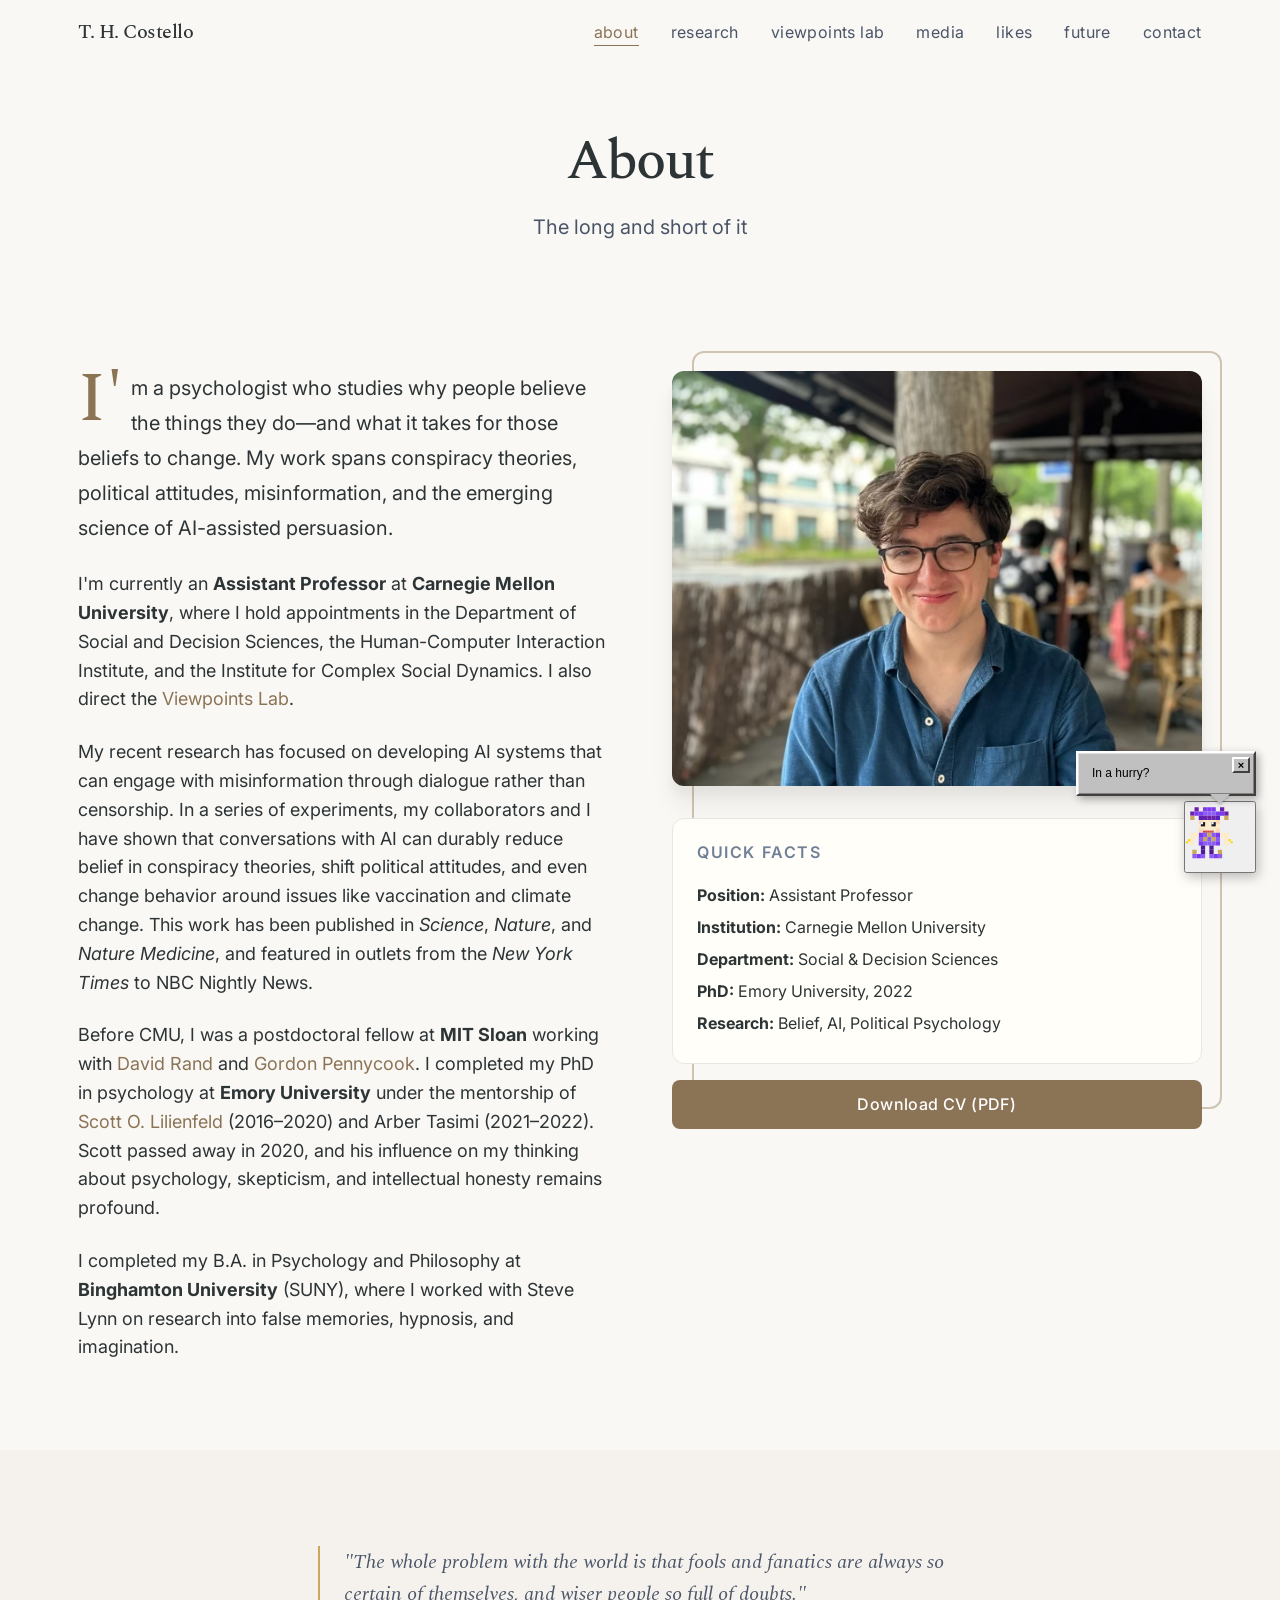
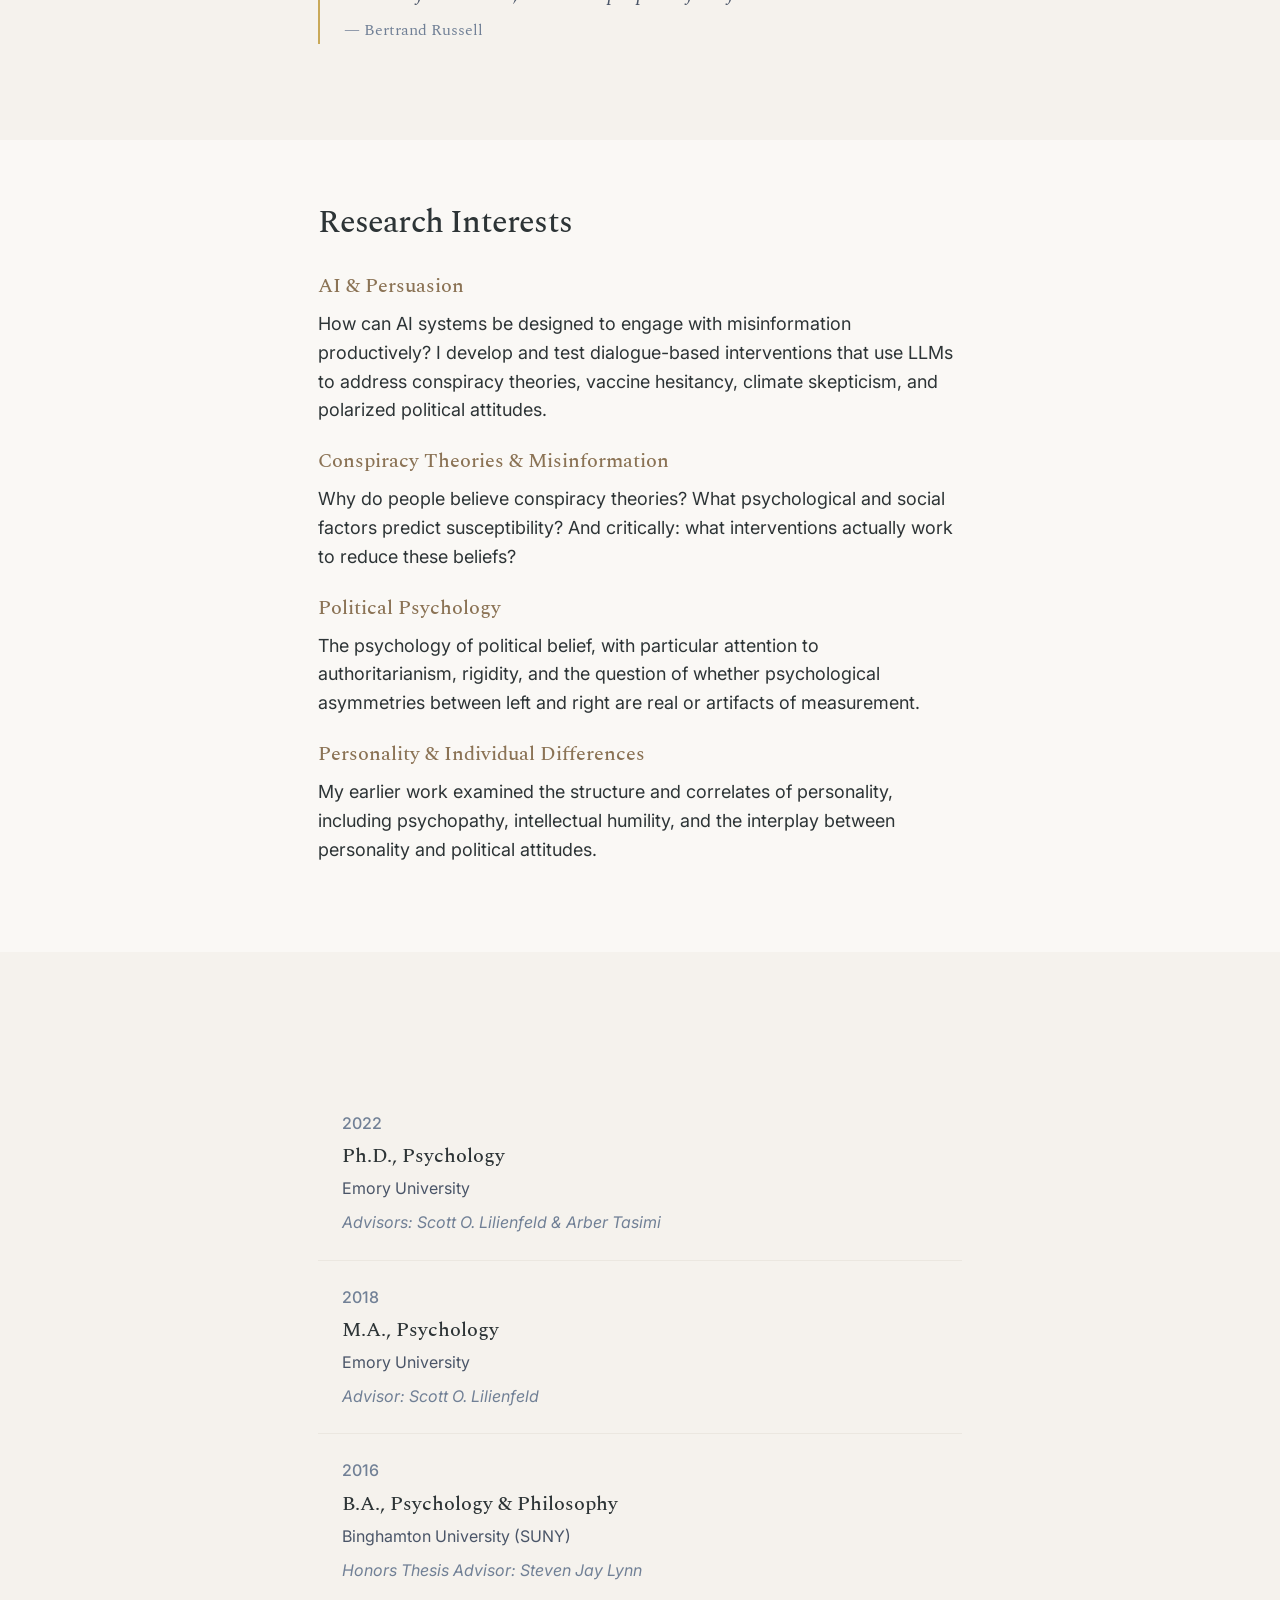
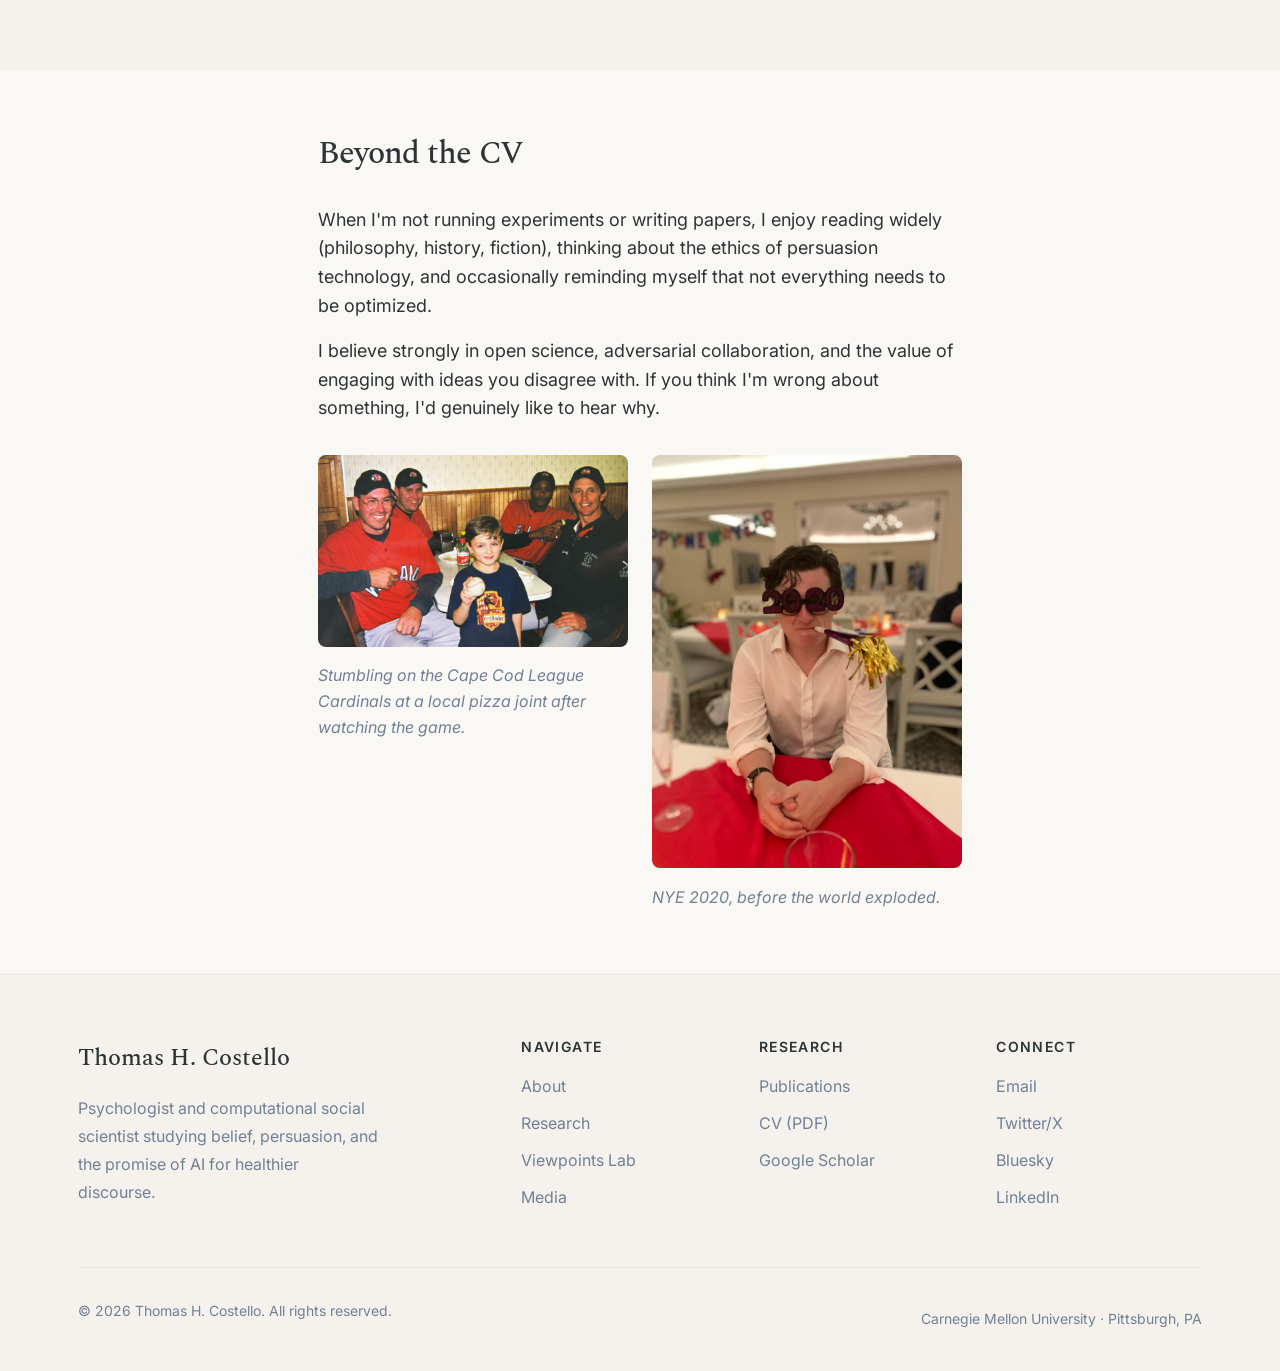
==== about.html @ 8eb75392 "Initial commit: Thomas Costello website with Puck AI assistant Features: - Professional academic web" ====
<!DOCTYPE html>
<html lang="en">
<head>
  <meta charset="UTF-8">
  <meta name="viewport" content="width=device-width, initial-scale=1.0">
  <meta name="description" content="About Thomas H. Costello - Psychologist and computational social scientist at Carnegie Mellon University.">

  <title>About | Thomas H. Costello</title>

  <link rel="icon" type="image/svg+xml" href="data:image/svg+xml,<svg xmlns='http://www.w3.org/2000/svg' viewBox='0 0 100 100'><text y='.9em' font-size='90'>◈</text></svg>">
  <link rel="stylesheet" href="css/main.css">
  <link rel="stylesheet" href="css/puck.css">
</head>
<body>
  <!-- Navigation -->
  <nav class="nav" id="nav">
    <div class="container">
      <div class="nav__inner">
        <a href="index.html" class="nav__logo">T. H. Costello</a>

        <button class="nav__toggle" id="nav-toggle" aria-label="Toggle navigation">
          <span></span>
          <span></span>
          <span></span>
        </button>

        <ul class="nav__links" id="nav-links">
          <li><a href="about.html" class="nav__link nav__link--active">about</a></li>
          <li><a href="research.html" class="nav__link">research</a></li>
          <li><a href="lab.html" class="nav__link">viewpoints lab</a></li>
          <li><a href="media.html" class="nav__link">media</a></li>
          <li><a href="likes.html" class="nav__link">likes</a></li>
          <li><a href="future.html" class="nav__link">future</a></li>
          <li><a href="contact.html" class="nav__link">contact</a></li>
        </ul>
      </div>
    </div>
  </nav>

  <!-- Page Header -->
  <header class="page-header">
    <div class="container">
      <h1 class="page-header__title" data-animate="fade-up">About</h1>
      <p class="page-header__subtitle" data-animate="fade-up">
        The long and short of it
      </p>
    </div>
  </header>

  <!-- Main Content -->
  <main>
    <!-- Bio Section -->
    <section class="section">
      <div class="container">
        <div class="about-preview" style="align-items: start;">
          <div class="about-preview__content" style="max-width: 100%;" data-animate="fade-up">

            <p class="drop-cap" style="font-size: var(--text-lg); line-height: var(--leading-relaxed); margin-bottom: var(--space-6);">
              I'm a psychologist who studies why people believe the things they do—and what
              it takes for those beliefs to change. My work spans conspiracy theories, political
              attitudes, misinformation, and the emerging science of AI-assisted persuasion.
            </p>

            <p style="margin-bottom: var(--space-6);">
              I'm currently an <strong>Assistant Professor</strong> at
              <strong>Carnegie Mellon University</strong>, where I hold appointments in the
              Department of Social and Decision Sciences, the Human-Computer Interaction Institute,
              and the Institute for Complex Social Dynamics. I also direct the
              <a href="lab.html" class="link-underline">Viewpoints Lab</a>.
            </p>

            <p style="margin-bottom: var(--space-6);">
              My recent research has focused on developing AI systems that can engage with
              misinformation through dialogue rather than censorship. In a series of experiments,
              my collaborators and I have shown that conversations with AI can durably reduce
              belief in conspiracy theories, shift political attitudes, and even change behavior
              around issues like vaccination and climate change. This work has been published in
              <em>Science</em>, <em>Nature</em>, and <em>Nature Medicine</em>, and featured in
              outlets from the <em>New York Times</em> to NBC Nightly News.
            </p>

            <p style="margin-bottom: var(--space-6);">
              Before CMU, I was a postdoctoral fellow at <strong>MIT Sloan</strong> working with
              <a href="https://davidrand-cooperation.com/" target="_blank" class="link-underline">David Rand</a>
              and <a href="https://gordonpennycook.com/" target="_blank" class="link-underline">Gordon Pennycook</a>.
              I completed my PhD in psychology at <strong>Emory University</strong> under the
              mentorship of
              <a href="https://en.wikipedia.org/wiki/Scott_Lilienfeld" target="_blank" class="link-underline">Scott O. Lilienfeld</a>
              (2016–2020) and Arber Tasimi (2021–2022). Scott passed away in 2020, and his
              influence on my thinking about psychology, skepticism, and intellectual honesty
              remains profound.
            </p>

            <p style="margin-bottom: var(--space-6);">
              I completed my B.A. in Psychology and Philosophy at
              <strong>Binghamton University</strong> (SUNY), where I worked with Steve Lynn
              on research into false memories, hypnosis, and imagination.
            </p>

          </div>

          <div class="about-preview__image" data-animate="fade-up">
            <!-- Photo -->
            <figure style="margin: 0 0 var(--space-6) 0;">
              <img src="tom.avif" alt="Thomas Costello" style="width: 100%; border-radius: var(--radius-lg);">
            </figure>

            <!-- Quick Facts Card -->
            <div class="card" style="margin-bottom: var(--space-4);">
              <h4 style="font-family: var(--font-sans); font-size: var(--text-sm); font-weight: 600; text-transform: uppercase; letter-spacing: var(--tracking-widest); color: var(--color-muted); margin-bottom: var(--space-4);">Quick Facts</h4>
              <ul style="list-style: none; font-size: var(--text-sm); line-height: 2;">
                <li><strong>Position:</strong> Assistant Professor</li>
                <li><strong>Institution:</strong> Carnegie Mellon University</li>
                <li><strong>Department:</strong> Social & Decision Sciences</li>
                <li><strong>PhD:</strong> Emory University, 2022</li>
                <li><strong>Research:</strong> Belief, AI, Political Psychology</li>
              </ul>
            </div>

            <a href="Thomas Costello CV Oct 25 (1).pdf" target="_blank" class="btn btn--primary" style="width: 100%; justify-content: center;">
              Download CV (PDF)
            </a>
          </div>
        </div>
      </div>
    </section>

    <!-- Epigraph -->
    <section class="section" style="background-color: var(--color-bg-alt);">
      <div class="container container--narrow">
        <blockquote class="epigraph" data-animate="fade-up" style="border-left-color: var(--color-gold); max-width: 100%;">
          "The whole problem with the world is that fools and fanatics are always so certain
          of themselves, and wiser people so full of doubts."
          <cite>Bertrand Russell</cite>
        </blockquote>
      </div>
    </section>

    <!-- Research Interests -->
    <section class="section">
      <div class="container container--narrow">
        <h2 style="font-size: var(--text-2xl); margin-bottom: var(--space-8);" data-animate="fade-up">
          Research Interests
        </h2>

        <div data-animate="fade-up">
          <h3 style="font-size: var(--text-lg); margin-bottom: var(--space-3); color: var(--color-accent);">
            AI & Persuasion
          </h3>
          <p style="margin-bottom: var(--space-6);">
            How can AI systems be designed to engage with misinformation productively? I develop
            and test dialogue-based interventions that use LLMs to address conspiracy theories,
            vaccine hesitancy, climate skepticism, and polarized political attitudes.
          </p>

          <h3 style="font-size: var(--text-lg); margin-bottom: var(--space-3); color: var(--color-accent);">
            Conspiracy Theories & Misinformation
          </h3>
          <p style="margin-bottom: var(--space-6);">
            Why do people believe conspiracy theories? What psychological and social factors
            predict susceptibility? And critically: what interventions actually work to reduce
            these beliefs?
          </p>

          <h3 style="font-size: var(--text-lg); margin-bottom: var(--space-3); color: var(--color-accent);">
            Political Psychology
          </h3>
          <p style="margin-bottom: var(--space-6);">
            The psychology of political belief, with particular attention to authoritarianism,
            rigidity, and the question of whether psychological asymmetries between left and
            right are real or artifacts of measurement.
          </p>

          <h3 style="font-size: var(--text-lg); margin-bottom: var(--space-3); color: var(--color-accent);">
            Personality & Individual Differences
          </h3>
          <p style="margin-bottom: var(--space-6);">
            My earlier work examined the structure and correlates of personality, including
            psychopathy, intellectual humility, and the interplay between personality and
            political attitudes.
          </p>
        </div>
      </div>
    </section>

    <!-- Education Timeline -->
    <section class="section" style="background-color: var(--color-bg-alt);">
      <div class="container container--narrow">
        <h2 style="font-size: var(--text-2xl); margin-bottom: var(--space-8);" data-animate="fade-up">
          Education
        </h2>

        <div data-animate="fade-up">
          <div class="publication">
            <p class="publication__year">2022</p>
            <h4 class="publication__title">Ph.D., Psychology</h4>
            <p class="publication__authors">Emory University</p>
            <p class="publication__venue">Advisors: Scott O. Lilienfeld & Arber Tasimi</p>
          </div>

          <div class="publication">
            <p class="publication__year">2018</p>
            <h4 class="publication__title">M.A., Psychology</h4>
            <p class="publication__authors">Emory University</p>
            <p class="publication__venue">Advisor: Scott O. Lilienfeld</p>
          </div>

          <div class="publication">
            <p class="publication__year">2016</p>
            <h4 class="publication__title">B.A., Psychology & Philosophy</h4>
            <p class="publication__authors">Binghamton University (SUNY)</p>
            <p class="publication__venue">Honors Thesis Advisor: Steven Jay Lynn</p>
          </div>
        </div>
      </div>
    </section>

    <!-- Personal Note -->
    <section class="section">
      <div class="container container--narrow">
        <h2 style="font-size: var(--text-2xl); margin-bottom: var(--space-8);" data-animate="fade-up">
          Beyond the CV
        </h2>

        <div data-animate="fade-up">
          <p style="margin-bottom: var(--space-4);">
            When I'm not running experiments or writing papers, I enjoy reading widely
            (philosophy, history, fiction), thinking about the ethics of persuasion technology,
            and occasionally reminding myself that not everything needs to be optimized.
          </p>
          <p style="margin-bottom: var(--space-8);">
            I believe strongly in open science, adversarial collaboration, and the value of
            engaging with ideas you disagree with. If you think I'm wrong about something,
            I'd genuinely like to hear why.
          </p>

          <div style="display: grid; grid-template-columns: repeat(auto-fit, minmax(250px, 1fr)); gap: var(--space-6); margin-top: var(--space-2);">
            <figure style="margin: 0;" data-animate="fade-up">
              <img src="baseball-childhood.jpg" alt="Young Thomas with Cape Cod League Cardinals players" style="width: 100%; border-radius: var(--radius-md);">
              <figcaption style="font-size: var(--text-sm); color: var(--color-muted); margin-top: var(--space-2); font-style: italic;">Stumbling on the Cape Cod League Cardinals at a local pizza joint after watching the game.</figcaption>
            </figure>
            <figure style="margin: 0;" data-animate="fade-up">
              <img src="nye-2020.jpg" alt="Thomas Costello on New Year's Eve 2020" style="width: 100%; border-radius: var(--radius-md);">
              <figcaption style="font-size: var(--text-sm); color: var(--color-muted); margin-top: var(--space-2); font-style: italic;">NYE 2020, before the world exploded.</figcaption>
            </figure>
          </div>
        </div>
      </div>
    </section>
  </main>

  <!-- Footer -->
  <footer class="footer">
    <div class="container">
      <div class="footer__grid">
        <div class="footer__brand">
          <p class="footer__logo">Thomas H. Costello</p>
          <p class="footer__tagline">
            Psychologist and computational social scientist studying belief,
            persuasion, and the promise of AI for healthier discourse.
          </p>
        </div>

        <div>
          <h4 class="footer__heading">Navigate</h4>
          <ul class="footer__links">
            <li><a href="about.html">About</a></li>
            <li><a href="research.html">Research</a></li>
            <li><a href="lab.html">Viewpoints Lab</a></li>
            <li><a href="media.html">Media</a></li>
          </ul>
        </div>

        <div>
          <h4 class="footer__heading">Research</h4>
          <ul class="footer__links">
            <li><a href="research.html#publications">Publications</a></li>
            <li><a href="Thomas Costello CV Oct 25 (1).pdf" target="_blank">CV (PDF)</a></li>
            <li><a href="https://scholar.google.com/citations?user=2oxoi9oAAAAJ&hl=en" target="_blank">Google Scholar</a></li>
          </ul>
        </div>

        <div>
          <h4 class="footer__heading">Connect</h4>
          <ul class="footer__links">
            <li><a href="mailto:thcostello1@gmail.com">Email</a></li>
            <li><a href="https://twitter.com/tomstello_" target="_blank">Twitter/X</a></li>
            <li><a href="https://bsky.app/profile/tomcostello.bsky.social" target="_blank">Bluesky</a></li>
            <li><a href="https://www.linkedin.com/in/tom-costello-ba41b6105/" target="_blank">LinkedIn</a></li>
          </ul>
        </div>
      </div>

      <div class="footer__bottom">
        <p>&copy; 2026 Thomas H. Costello. All rights reserved.</p>
        <p>Carnegie Mellon University · Pittsburgh, PA</p>
      </div>
    </div>
  </footer>

  <script src="js/main.js"></script>
  <script src="js/puck.js"></script>
</body>
</html>
---- css/main.css ----
/* ==========================================================================
   Main Stylesheet - Thomas H. Costello
   ========================================================================== */

@import url('variables.css');
@import url('animations.css');

/* Google Fonts */
@import url('https://fonts.googleapis.com/css2?family=Inter:wght@300;400;500;600&family=Spectral:ital,wght@0,400;0,500;0,600;1,400;1,500&display=swap');

/* ==========================================================================
   Reset & Base
   ========================================================================== */

*, *::before, *::after {
  box-sizing: border-box;
  margin: 0;
  padding: 0;
}

html {
  scroll-behavior: smooth;
  -webkit-font-smoothing: antialiased;
  -moz-osx-font-smoothing: grayscale;
}

body {
  font-family: var(--font-sans);
  font-size: var(--text-base);
  line-height: var(--leading-normal);
  color: var(--color-text);
  background-color: var(--color-bg);
  min-height: 100vh;
}

/* Selection */
::selection {
  background-color: var(--color-highlight);
  color: var(--color-text);
}

/* ==========================================================================
   Typography
   ========================================================================== */

h1, h2, h3, h4, h5, h6 {
  font-family: var(--font-serif);
  font-weight: 500;
  line-height: var(--leading-tight);
  color: var(--color-text);
}

h1 {
  font-size: var(--text-4xl);
  letter-spacing: var(--tracking-tight);
}

h2 {
  font-size: var(--text-3xl);
  letter-spacing: var(--tracking-tight);
}

h3 {
  font-size: var(--text-2xl);
}

h4 {
  font-size: var(--text-xl);
}

h5 {
  font-size: var(--text-lg);
}

h6 {
  font-size: var(--text-base);
  font-weight: 600;
}

p {
  margin-bottom: var(--space-4);
}

p:last-child {
  margin-bottom: 0;
}

/* Links */
a {
  color: var(--color-accent);
  text-decoration: none;
  transition: color var(--transition-fast);
}

a:hover {
  color: var(--color-accent-hover);
}

/* Animated underline for text links */
.link-underline {
  position: relative;
  display: inline;
}

.link-underline::after {
  content: '';
  position: absolute;
  bottom: -2px;
  left: 0;
  width: 100%;
  height: 1px;
  background-color: var(--color-accent);
  transform: scaleX(0);
  transform-origin: right;
  transition: transform var(--transition-base);
}

.link-underline:hover::after {
  transform: scaleX(1);
  transform-origin: left;
}

/* Drop cap for opening paragraphs */
.drop-cap::first-letter {
  float: left;
  font-family: var(--font-serif);
  font-size: 3.5em;
  line-height: 0.8;
  padding-right: 0.1em;
  color: var(--color-accent);
  font-weight: 500;
}

/* Pull quotes / Epigraphs */
.epigraph {
  font-family: var(--font-serif);
  font-style: italic;
  font-size: var(--text-lg);
  color: var(--color-text-light);
  border-left: 2px solid var(--color-accent-light);
  padding-left: var(--space-6);
  margin: var(--space-8) 0;
  max-width: 600px;
}

.epigraph cite {
  display: block;
  font-style: normal;
  font-size: var(--text-sm);
  color: var(--color-muted);
  margin-top: var(--space-2);
}

.epigraph cite::before {
  content: '— ';
}

/* Small caps */
.small-caps {
  font-variant: small-caps;
  letter-spacing: var(--tracking-wide);
}

/* ==========================================================================
   Layout
   ========================================================================== */

.container {
  width: 100%;
  max-width: var(--max-width);
  margin: 0 auto;
  padding: 0 var(--gutter);
}

.container--narrow {
  max-width: var(--max-width-narrow);
}

.container--wide {
  max-width: var(--max-width-wide);
}

.section {
  padding: var(--space-16) 0;
}

.section--lg {
  padding: var(--space-24) 0;
}

/* ==========================================================================
   Navigation
   ========================================================================== */

.nav {
  position: fixed;
  top: 0;
  left: 0;
  right: 0;
  z-index: var(--z-fixed);
  padding: var(--space-4) 0;
  background-color: rgba(250, 248, 245, 0.9);
  backdrop-filter: blur(10px);
  -webkit-backdrop-filter: blur(10px);
  transition: all var(--transition-base);
}

.nav--scrolled {
  padding: var(--space-3) 0;
  box-shadow: var(--shadow-sm);
}

.nav__inner {
  display: flex;
  align-items: center;
  justify-content: space-between;
}

.nav__logo {
  font-family: var(--font-serif);
  font-size: var(--text-lg);
  font-weight: 500;
  color: var(--color-text);
  text-decoration: none;
  letter-spacing: var(--tracking-tight);
}

.nav__logo:hover {
  color: var(--color-accent);
}

.nav__links {
  display: flex;
  gap: var(--space-8);
  list-style: none;
}

.nav__link {
  font-size: var(--text-sm);
  font-weight: 400;
  color: var(--color-text-light);
  text-decoration: none;
  letter-spacing: var(--tracking-wide);
  text-transform: lowercase;
  transition: color var(--transition-fast);
  position: relative;
}

.nav__link::after {
  content: '';
  position: absolute;
  bottom: -4px;
  left: 0;
  width: 100%;
  height: 1px;
  background-color: var(--color-accent);
  transform: scaleX(0);
  transition: transform var(--transition-base);
}

.nav__link:hover,
.nav__link--active {
  color: var(--color-accent);
}

.nav__link:hover::after,
.nav__link--active::after {
  transform: scaleX(1);
}

/* Mobile menu */
.nav__toggle {
  display: none;
  background: none;
  border: none;
  cursor: pointer;
  padding: var(--space-2);
}

.nav__toggle span {
  display: block;
  width: 24px;
  height: 2px;
  background-color: var(--color-text);
  margin: 5px 0;
  transition: var(--transition-fast);
}

@media (max-width: 768px) {
  .nav__toggle {
    display: block;
  }

  .nav__links {
    position: fixed;
    top: 0;
    right: -100%;
    width: 100%;
    height: 100vh;
    background-color: var(--color-bg);
    flex-direction: column;
    justify-content: center;
    align-items: center;
    gap: var(--space-8);
    transition: right var(--transition-slow);
  }

  .nav__links--open {
    right: 0;
  }

  .nav__link {
    font-size: var(--text-xl);
  }
}

/* ==========================================================================
   Hero
   ========================================================================== */

.hero {
  min-height: 100vh;
  display: flex;
  align-items: center;
  padding-top: var(--space-20);
  position: relative;
  overflow: hidden;
}

.hero__content {
  position: relative;
  z-index: 2;
}

.hero__greeting {
  font-family: var(--font-serif);
  font-size: var(--text-lg);
  font-style: italic;
  color: var(--color-muted);
  margin-bottom: var(--space-4);
  opacity: 0;
  animation: fadeInUp 0.8s ease forwards;
  animation-delay: 0.2s;
}

.hero__title {
  font-size: var(--text-5xl);
  margin-bottom: var(--space-6);
  opacity: 0;
  animation: fadeInUp 0.8s ease forwards;
  animation-delay: 0.4s;
}

.hero__subtitle {
  font-size: var(--text-xl);
  color: var(--color-text-light);
  max-width: 600px;
  margin-bottom: var(--space-8);
  opacity: 0;
  animation: fadeInUp 0.8s ease forwards;
  animation-delay: 0.6s;
}

.hero__cta {
  display: flex;
  gap: var(--space-4);
  flex-wrap: wrap;
  opacity: 0;
  animation: fadeInUp 0.8s ease forwards;
  animation-delay: 0.8s;
}

/* Decorative elements */
.hero__decoration {
  position: absolute;
  top: 50%;
  right: 5%;
  transform: translateY(-50%);
  width: 400px;
  height: 400px;
  opacity: 0.07;
  z-index: 1;
}

.hero__decoration svg {
  width: 100%;
  height: 100%;
}

/* Floating shapes */
.hero__shapes {
  position: absolute;
  top: 0;
  left: 0;
  width: 100%;
  height: 100%;
  pointer-events: none;
  overflow: hidden;
}

.hero__shape {
  position: absolute;
  border-radius: 50%;
  opacity: 0.03;
}

.hero__shape--1 {
  width: 600px;
  height: 600px;
  background: var(--color-accent);
  top: -200px;
  right: -200px;
  animation: float 20s ease-in-out infinite;
}

.hero__shape--2 {
  width: 400px;
  height: 400px;
  background: var(--color-gold);
  bottom: -100px;
  left: -100px;
  animation: float 25s ease-in-out infinite reverse;
}

.hero__shape--3 {
  width: 200px;
  height: 200px;
  background: var(--color-accent-light);
  top: 30%;
  left: 60%;
  animation: float 15s ease-in-out infinite;
  animation-delay: -5s;
}

/* ==========================================================================
   Buttons
   ========================================================================== */

.btn {
  display: inline-flex;
  align-items: center;
  gap: var(--space-2);
  padding: var(--space-3) var(--space-6);
  font-family: var(--font-sans);
  font-size: var(--text-sm);
  font-weight: 500;
  letter-spacing: var(--tracking-wide);
  text-decoration: none;
  border-radius: var(--radius-md);
  transition: all var(--transition-base);
  cursor: pointer;
  border: none;
}

.btn--primary {
  background-color: var(--color-accent);
  color: white;
}

.btn--primary:hover {
  background-color: var(--color-accent-hover);
  color: white;
  transform: translateY(-2px);
  box-shadow: var(--shadow-md);
}

.btn--secondary {
  background-color: transparent;
  color: var(--color-accent);
  border: 1px solid var(--color-accent);
}

.btn--secondary:hover {
  background-color: var(--color-accent);
  color: white;
}

.btn--ghost {
  background-color: transparent;
  color: var(--color-text);
  padding: var(--space-2) 0;
}

.btn--ghost:hover {
  color: var(--color-accent);
}

.btn--ghost::after {
  content: ' →';
  transition: transform var(--transition-fast);
  display: inline-block;
}

.btn--ghost:hover::after {
  transform: translateX(4px);
}

/* ==========================================================================
   Cards
   ========================================================================== */

.card {
  background-color: var(--color-warm-white);
  border-radius: var(--radius-lg);
  padding: var(--space-6);
  border: 1px solid var(--color-border-light);
  transition: all var(--transition-base);
}

.card:hover {
  box-shadow: var(--shadow-lg);
  transform: translateY(-4px);
  border-color: var(--color-border);
}

.card--link {
  display: block;
  text-decoration: none;
  color: inherit;
}

.card--link:hover {
  color: inherit;
}

.card--link:hover .card__title {
  color: var(--color-accent);
}

.card__tag {
  font-size: var(--text-xs);
  font-weight: 500;
  text-transform: uppercase;
  letter-spacing: var(--tracking-widest);
  color: var(--color-accent);
  margin-bottom: var(--space-3);
}

.card__title {
  font-family: var(--font-serif);
  font-size: var(--text-xl);
  margin-bottom: var(--space-3);
}

.card__description {
  color: var(--color-text-light);
  font-size: var(--text-sm);
  line-height: var(--leading-relaxed);
}

/* ==========================================================================
   Featured Section
   ========================================================================== */

.featured {
  background-color: var(--color-bg-alt);
}

.featured__header {
  text-align: center;
  margin-bottom: var(--space-12);
}

.featured__label {
  font-size: var(--text-xs);
  font-weight: 500;
  text-transform: uppercase;
  letter-spacing: var(--tracking-widest);
  color: var(--color-accent);
  margin-bottom: var(--space-4);
}

.featured__title {
  font-size: var(--text-3xl);
}

.featured__grid {
  display: grid;
  grid-template-columns: repeat(auto-fit, minmax(300px, 1fr));
  gap: var(--space-6);
}

/* ==========================================================================
   About Preview (Home)
   ========================================================================== */

.about-preview {
  display: grid;
  grid-template-columns: 1fr 1fr;
  gap: var(--space-16);
  align-items: center;
}

@media (max-width: 900px) {
  .about-preview {
    grid-template-columns: 1fr;
    gap: var(--space-8);
  }
}

.about-preview__content {
  max-width: 500px;
}

.about-preview__label {
  font-size: var(--text-xs);
  font-weight: 500;
  text-transform: uppercase;
  letter-spacing: var(--tracking-widest);
  color: var(--color-accent);
  margin-bottom: var(--space-4);
}

.about-preview__title {
  font-size: var(--text-2xl);
  margin-bottom: var(--space-6);
}

.about-preview__text {
  color: var(--color-text-light);
  margin-bottom: var(--space-6);
}

.about-preview__image {
  position: relative;
}

.about-preview__image img {
  width: 100%;
  height: auto;
  border-radius: var(--radius-lg);
  box-shadow: var(--shadow-xl);
}

/* Decorative frame */
.about-preview__image::before {
  content: '';
  position: absolute;
  top: -20px;
  right: -20px;
  width: 100%;
  height: 100%;
  border: 2px solid var(--color-accent-light);
  border-radius: var(--radius-lg);
  z-index: -1;
  opacity: 0.5;
}

/* ==========================================================================
   Footer
   ========================================================================== */

.footer {
  padding: var(--space-16) 0 var(--space-8);
  background-color: var(--color-bg-alt);
  border-top: 1px solid var(--color-border-light);
}

.footer__grid {
  display: grid;
  grid-template-columns: 2fr 1fr 1fr 1fr;
  gap: var(--space-8);
  margin-bottom: var(--space-12);
}

@media (max-width: 900px) {
  .footer__grid {
    grid-template-columns: 1fr 1fr;
  }
}

@media (max-width: 600px) {
  .footer__grid {
    grid-template-columns: 1fr;
  }
}

.footer__brand {
  max-width: 300px;
}

.footer__logo {
  font-family: var(--font-serif);
  font-size: var(--text-xl);
  font-weight: 500;
  color: var(--color-text);
  margin-bottom: var(--space-4);
}

.footer__tagline {
  font-size: var(--text-sm);
  color: var(--color-muted);
  line-height: var(--leading-relaxed);
}

.footer__heading {
  font-family: var(--font-sans);
  font-size: var(--text-xs);
  font-weight: 600;
  text-transform: uppercase;
  letter-spacing: var(--tracking-widest);
  color: var(--color-text);
  margin-bottom: var(--space-4);
}

.footer__links {
  list-style: none;
}

.footer__links li {
  margin-bottom: var(--space-2);
}

.footer__links a {
  font-size: var(--text-sm);
  color: var(--color-muted);
}

.footer__links a:hover {
  color: var(--color-accent);
}

.footer__bottom {
  display: flex;
  justify-content: space-between;
  align-items: center;
  padding-top: var(--space-8);
  border-top: 1px solid var(--color-border-light);
  font-size: var(--text-xs);
  color: var(--color-muted);
}

@media (max-width: 600px) {
  .footer__bottom {
    flex-direction: column;
    gap: var(--space-4);
    text-align: center;
  }
}

.footer__social {
  display: flex;
  gap: var(--space-4);
}

.footer__social a {
  color: var(--color-muted);
  transition: color var(--transition-fast);
}

.footer__social a:hover {
  color: var(--color-accent);
}

/* ==========================================================================
   Page Headers
   ========================================================================== */

.page-header {
  padding: var(--space-32) 0 var(--space-16);
  text-align: center;
}

.page-header__title {
  font-size: var(--text-4xl);
  margin-bottom: var(--space-4);
}

.page-header__subtitle {
  font-size: var(--text-lg);
  color: var(--color-text-light);
  max-width: 600px;
  margin: 0 auto;
}

/* ==========================================================================
   Publications
   ========================================================================== */

.publication {
  padding: var(--space-6);
  border-bottom: 1px solid var(--color-border-light);
  transition: background-color var(--transition-fast);
}

.publication:hover {
  background-color: var(--color-highlight);
}

.publication:last-child {
  border-bottom: none;
}

.publication__year {
  font-size: var(--text-sm);
  color: var(--color-muted);
  font-weight: 500;
  margin-bottom: var(--space-2);
}

.publication__title {
  font-family: var(--font-serif);
  font-size: var(--text-lg);
  margin-bottom: var(--space-2);
  color: var(--color-text);
}

.publication__title a {
  color: inherit;
}

.publication__title a:hover {
  color: var(--color-accent);
}

.publication__authors {
  font-size: var(--text-sm);
  color: var(--color-text-light);
  margin-bottom: var(--space-2);
}

.publication__venue {
  font-size: var(--text-sm);
  font-style: italic;
  color: var(--color-muted);
}

.publication__featured {
  display: inline-block;
  font-size: var(--text-xs);
  font-weight: 500;
  text-transform: uppercase;
  letter-spacing: var(--tracking-wider);
  color: var(--color-gold);
  background-color: rgba(201, 169, 89, 0.1);
  padding: var(--space-1) var(--space-3);
  border-radius: var(--radius-sm);
  margin-left: var(--space-2);
}

.publication__links {
  display: flex;
  gap: var(--space-4);
  margin-top: var(--space-3);
}

.publication__link {
  font-size: var(--text-xs);
  font-weight: 500;
  text-transform: uppercase;
  letter-spacing: var(--tracking-wider);
  color: var(--color-accent);
}

/* ==========================================================================
   Lab Page
   ========================================================================== */

.lab-hero {
  background: linear-gradient(135deg, var(--color-bg) 0%, var(--color-bg-alt) 100%);
}

.lab-mission {
  font-family: var(--font-serif);
  font-size: var(--text-2xl);
  line-height: var(--leading-relaxed);
  color: var(--color-text);
  max-width: 800px;
  margin: 0 auto var(--space-12);
  text-align: center;
}

.research-areas {
  display: grid;
  grid-template-columns: repeat(auto-fit, minmax(280px, 1fr));
  gap: var(--space-6);
}

.research-area {
  padding: var(--space-8);
  background-color: var(--color-warm-white);
  border-radius: var(--radius-lg);
  border: 1px solid var(--color-border-light);
  text-align: center;
}

.research-area__icon {
  margin-bottom: var(--space-4);
  color: var(--color-accent);
}

.research-area__icon svg {
  width: 48px;
  height: 48px;
}

.research-area__title {
  font-family: var(--font-serif);
  font-size: var(--text-xl);
  margin-bottom: var(--space-3);
}

.research-area__description {
  font-size: var(--text-sm);
  color: var(--color-text-light);
  line-height: var(--leading-relaxed);
}

/* Join the lab */
.join-lab {
  background-color: var(--color-highlight);
  border-radius: var(--radius-xl);
  padding: var(--space-12);
  text-align: center;
}

.join-lab__title {
  font-size: var(--text-2xl);
  margin-bottom: var(--space-4);
}

.join-lab__text {
  max-width: 600px;
  margin: 0 auto var(--space-6);
  color: var(--color-text-light);
}

/* ==========================================================================
   Contact
   ========================================================================== */

.contact-grid {
  display: grid;
  grid-template-columns: 1fr 1fr;
  gap: var(--space-12);
}

@media (max-width: 768px) {
  .contact-grid {
    grid-template-columns: 1fr;
  }
}

.contact-info__item {
  margin-bottom: var(--space-6);
}

.contact-info__label {
  font-size: var(--text-xs);
  font-weight: 600;
  text-transform: uppercase;
  letter-spacing: var(--tracking-widest);
  color: var(--color-muted);
  margin-bottom: var(--space-2);
}

.contact-info__value {
  font-size: var(--text-lg);
  color: var(--color-text);
}

.contact-info__value a {
  color: var(--color-text);
}

.contact-info__value a:hover {
  color: var(--color-accent);
}

/* Academic profiles */
.profiles {
  display: flex;
  flex-wrap: wrap;
  gap: var(--space-3);
}

.profile-link {
  display: inline-flex;
  align-items: center;
  gap: var(--space-2);
  padding: var(--space-2) var(--space-4);
  font-size: var(--text-sm);
  background-color: var(--color-warm-white);
  border: 1px solid var(--color-border-light);
  border-radius: var(--radius-md);
  color: var(--color-text);
  transition: all var(--transition-fast);
}

.profile-link:hover {
  background-color: var(--color-accent);
  border-color: var(--color-accent);
  color: white;
}

/* ==========================================================================
   Media Page
   ========================================================================== */

.media-section {
  margin-bottom: var(--space-16);
}

.media-section__title {
  font-size: var(--text-xl);
  margin-bottom: var(--space-6);
  padding-bottom: var(--space-3);
  border-bottom: 1px solid var(--color-border-light);
}

.media-item {
  display: flex;
  gap: var(--space-4);
  padding: var(--space-4) 0;
  border-bottom: 1px solid var(--color-border-light);
}

.media-item:last-child {
  border-bottom: none;
}

.media-item--link {
  text-decoration: none;
  color: inherit;
  transition: background-color var(--transition-fast);
  border-radius: var(--radius-md);
  margin: 0 calc(-1 * var(--space-3));
  padding: var(--space-4) var(--space-3);
  border-bottom: none;
}

.media-item--link:hover {
  background-color: var(--color-highlight);
  color: inherit;
}

.media-item--link:hover .media-item__title {
  color: var(--color-accent);
}

.media-item--link + .media-item--link {
  border-top: 1px solid var(--color-border-light);
  border-radius: 0;
}

.media-item__icon {
  flex-shrink: 0;
  width: 40px;
  height: 40px;
  display: flex;
  align-items: center;
  justify-content: center;
  background-color: var(--color-highlight);
  border-radius: var(--radius-md);
  color: var(--color-accent);
}

.media-item__content {
  flex-grow: 1;
}

.media-item__outlet {
  font-size: var(--text-sm);
  font-weight: 500;
  color: var(--color-text);
}

.media-item__title {
  font-size: var(--text-sm);
  color: var(--color-text-light);
}

.media-item__date {
  font-size: var(--text-xs);
  color: var(--color-muted);
}

/* ==========================================================================
   Utilities
   ========================================================================== */

.text-center { text-align: center; }
.text-left { text-align: left; }
.text-right { text-align: right; }

.mb-0 { margin-bottom: 0; }
.mb-4 { margin-bottom: var(--space-4); }
.mb-8 { margin-bottom: var(--space-8); }
.mb-12 { margin-bottom: var(--space-12); }

.mt-0 { margin-top: 0; }
.mt-4 { margin-top: var(--space-4); }
.mt-8 { margin-top: var(--space-8); }

.hidden { display: none; }

.sr-only {
  position: absolute;
  width: 1px;
  height: 1px;
  padding: 0;
  margin: -1px;
  overflow: hidden;
  clip: rect(0, 0, 0, 0);
  border: 0;
}

/* Reveal on scroll */
.reveal {
  opacity: 0;
  transform: translateY(20px);
  transition: opacity 0.6s ease, transform 0.6s ease;
}

.reveal.revealed {
  opacity: 1;
  transform: translateY(0);
}

/* Stagger children */
.stagger-children > * {
  opacity: 0;
  transform: translateY(20px);
}

.stagger-children.revealed > *:nth-child(1) { transition-delay: 0.1s; }
.stagger-children.revealed > *:nth-child(2) { transition-delay: 0.2s; }
.stagger-children.revealed > *:nth-child(3) { transition-delay: 0.3s; }
.stagger-children.revealed > *:nth-child(4) { transition-delay: 0.4s; }
.stagger-children.revealed > *:nth-child(5) { transition-delay: 0.5s; }

.stagger-children.revealed > * {
  opacity: 1;
  transform: translateY(0);
  transition: opacity 0.5s ease, transform 0.5s ease;
}
---- css/puck.css ----
/* ==========================================================================
   Puck - Mischievous AI Assistant
   Windows 95/98 Retro Aesthetic
   ========================================================================== */

/* CSS Variables for Puck theming */
:root {
  --puck-window-bg: #c0c0c0;
  --puck-window-border-light: #ffffff;
  --puck-window-border-mid: #dfdfdf;
  --puck-window-border-dark: #808080;
  --puck-window-border-darker: #404040;
  --puck-titlebar-active: linear-gradient(90deg, #000080, #1084d0);
  --puck-titlebar-inactive: linear-gradient(90deg, #808080, #a0a0a0);
  --puck-text: #000000;
  --puck-button-face: #c0c0c0;
  --puck-chat-bg: #ffffff;
  --puck-user-msg: #dcf8c6;
  --puck-assistant-msg: #f0f0f0;
  --puck-z-index: 9999;
  --puck-font: 'Segoe UI', Tahoma, Geneva, Verdana, sans-serif;
}

/* ==========================================================================
   Container - Fixed position, bottom right
   ========================================================================== */

.puck-container {
  position: fixed;
  bottom: 24px;
  right: 24px;
  z-index: var(--puck-z-index);
  font-family: var(--puck-font);
  font-size: 13px;
  line-height: 1.4;
}

/* ==========================================================================
   Sprite - The clickable character icon
   ========================================================================== */

.puck-sprite {
  width: 72px;
  height: 72px;
  cursor: pointer;
  transition: transform 0.15s ease;
  animation: puck-bob 3s ease-in-out infinite;
  filter: drop-shadow(2px 4px 6px rgba(0, 0, 0, 0.25));
}

.puck-sprite:hover {
  transform: scale(1.08);
}

.puck-sprite:active {
  transform: scale(0.95);
}

.puck-sprite img {
  width: 100%;
  height: 100%;
  image-rendering: pixelated;
  image-rendering: crisp-edges;
}

/* ==========================================================================
   Speech Bubble - For unbidden quips
   ========================================================================== */

.puck-bubble {
  position: absolute;
  bottom: 80px;
  right: 0;
  background: var(--puck-window-bg);
  padding: 12px 32px 12px 14px;
  max-width: 300px;
  min-width: 180px;
  /* Win95 outset border */
  border: 2px solid;
  border-color: var(--puck-window-border-light) var(--puck-window-border-darker)
                var(--puck-window-border-darker) var(--puck-window-border-light);
  box-shadow:
    inset 1px 1px 0 var(--puck-window-border-mid),
    inset -1px -1px 0 var(--puck-window-border-dark),
    3px 3px 8px rgba(0, 0, 0, 0.3);
  opacity: 0;
  transform: translateY(10px) scale(0.95);
  transition: opacity 0.25s ease, transform 0.25s ease;
  pointer-events: none;
}

.puck-bubble--visible {
  opacity: 1;
  transform: translateY(0) scale(1);
  pointer-events: auto;
}

/* Bubble tail/pointer */
.puck-bubble::after {
  content: '';
  position: absolute;
  bottom: -10px;
  right: 24px;
  width: 0;
  height: 0;
  border-left: 10px solid transparent;
  border-right: 10px solid transparent;
  border-top: 10px solid var(--puck-window-bg);
  filter: drop-shadow(0 2px 1px rgba(0, 0, 0, 0.15));
}

.puck-bubble__text {
  color: var(--puck-text);
  margin: 0;
  font-size: 12px;
}

.puck-bubble__dismiss {
  position: absolute;
  top: 4px;
  right: 4px;
  width: 18px;
  height: 16px;
  background: var(--puck-button-face);
  border: none;
  cursor: pointer;
  font-size: 11px;
  font-weight: bold;
  font-family: inherit;
  display: flex;
  align-items: center;
  justify-content: center;
  padding: 0;
  /* Win95 button styling */
  border: 2px solid;
  border-color: var(--puck-window-border-light) var(--puck-window-border-darker)
                var(--puck-window-border-darker) var(--puck-window-border-light);
}

.puck-bubble__dismiss:hover {
  background: #d4d4d4;
}

.puck-bubble__dismiss:active {
  border-color: var(--puck-window-border-darker) var(--puck-window-border-light)
                var(--puck-window-border-light) var(--puck-window-border-darker);
}

/* ==========================================================================
   Chat Window - Windows 95 style dialog
   ========================================================================== */

.puck-window {
  position: absolute;
  bottom: 84px;
  right: 0;
  width: 360px;
  background: var(--puck-window-bg);
  /* Win95 window border */
  border: 2px solid;
  border-color: var(--puck-window-border-light) var(--puck-window-border-darker)
                var(--puck-window-border-darker) var(--puck-window-border-light);
  box-shadow:
    inset 1px 1px 0 var(--puck-window-border-mid),
    inset -1px -1px 0 var(--puck-window-border-dark),
    4px 4px 12px rgba(0, 0, 0, 0.35);
  display: none;
}

.puck-window--open {
  display: block;
  animation: puck-window-open 0.2s ease-out;
}

/* ==========================================================================
   Titlebar
   ========================================================================== */

.puck-titlebar {
  background: var(--puck-titlebar-active);
  padding: 3px 3px 3px 4px;
  display: flex;
  align-items: center;
  justify-content: space-between;
  user-select: none;
}

.puck-titlebar--dragging {
  cursor: grabbing;
}

.puck-titlebar__title {
  color: white;
  font-weight: bold;
  font-size: 12px;
  display: flex;
  align-items: center;
  gap: 4px;
  text-shadow: 1px 1px 0 rgba(0, 0, 0, 0.3);
}

.puck-titlebar__icon {
  width: 16px;
  height: 16px;
  image-rendering: pixelated;
  image-rendering: crisp-edges;
}

.puck-titlebar__buttons {
  display: flex;
  gap: 2px;
}

.puck-titlebar__btn {
  width: 18px;
  height: 16px;
  background: var(--puck-button-face);
  border: none;
  cursor: pointer;
  font-size: 10px;
  font-weight: bold;
  font-family: inherit;
  display: flex;
  align-items: center;
  justify-content: center;
  padding: 0;
  padding-bottom: 2px;
  /* Win95 button */
  border: 2px solid;
  border-color: var(--puck-window-border-light) var(--puck-window-border-darker)
                var(--puck-window-border-darker) var(--puck-window-border-light);
}

.puck-titlebar__btn:hover {
  background: #d4d4d4;
}

.puck-titlebar__btn:active {
  border-color: var(--puck-window-border-darker) var(--puck-window-border-light)
                var(--puck-window-border-light) var(--puck-window-border-darker);
  padding-top: 2px;
  padding-bottom: 0;
}

.puck-titlebar__btn--clear {
  font-size: 12px;
  padding-bottom: 1px;
}

/* ==========================================================================
   Chat Area
   ========================================================================== */

.puck-chat {
  height: 320px;
  overflow-y: auto;
  background: var(--puck-chat-bg);
  /* Win95 inset field */
  border: 2px solid;
  border-color: var(--puck-window-border-dark) var(--puck-window-border-light)
                var(--puck-window-border-light) var(--puck-window-border-dark);
  margin: 6px;
  padding: 10px;
}

/* Custom scrollbar for chat */
.puck-chat::-webkit-scrollbar {
  width: 16px;
}

.puck-chat::-webkit-scrollbar-track {
  background: var(--puck-window-bg);
  border: 1px solid var(--puck-window-border-dark);
}

.puck-chat::-webkit-scrollbar-thumb {
  background: var(--puck-button-face);
  border: 2px solid;
  border-color: var(--puck-window-border-light) var(--puck-window-border-darker)
                var(--puck-window-border-darker) var(--puck-window-border-light);
}

.puck-chat::-webkit-scrollbar-thumb:hover {
  background: #d0d0d0;
}

/* ==========================================================================
   Messages
   ========================================================================== */

.puck-message {
  margin-bottom: 12px;
  max-width: 88%;
  display: flex;
  flex-direction: column;
}

.puck-message:last-child {
  margin-bottom: 0;
}

.puck-message--user {
  margin-left: auto;
  align-items: flex-end;
}

.puck-message--assistant {
  margin-right: auto;
  align-items: flex-start;
}

.puck-message__sender {
  font-size: 10px;
  color: #666;
  margin-bottom: 2px;
  font-weight: 600;
}

.puck-message__content {
  display: inline-block;
  padding: 8px 12px;
  border-radius: 4px;
  line-height: 1.45;
  font-size: 13px;
  word-wrap: break-word;
}

.puck-message--user .puck-message__content {
  background: var(--puck-user-msg);
  border: 1px solid #b8e6a1;
}

.puck-message--assistant .puck-message__content {
  background: var(--puck-assistant-msg);
  border: 1px solid #d0d0d0;
}

/* ==========================================================================
   Input Area
   ========================================================================== */

.puck-input-area {
  padding: 4px 6px 6px 6px;
  display: flex;
  gap: 6px;
}

.puck-input {
  flex: 1;
  padding: 6px 8px;
  font-family: inherit;
  font-size: 13px;
  /* Win95 inset field */
  border: 2px solid;
  border-color: var(--puck-window-border-dark) var(--puck-window-border-light)
                var(--puck-window-border-light) var(--puck-window-border-dark);
  background: white;
  outline: none;
}

.puck-input:focus {
  background: #fffff8;
}

.puck-input::placeholder {
  color: #888;
}

.puck-send {
  padding: 6px 16px;
  background: var(--puck-button-face);
  cursor: pointer;
  font-family: inherit;
  font-size: 12px;
  font-weight: 500;
  /* Win95 button */
  border: 2px solid;
  border-color: var(--puck-window-border-light) var(--puck-window-border-darker)
                var(--puck-window-border-darker) var(--puck-window-border-light);
}

.puck-send:hover {
  background: #d4d4d4;
}

.puck-send:active {
  border-color: var(--puck-window-border-darker) var(--puck-window-border-light)
                var(--puck-window-border-light) var(--puck-window-border-darker);
}

.puck-send:disabled {
  color: var(--puck-window-border-dark);
  cursor: not-allowed;
}

/* ==========================================================================
   Typing Indicator
   ========================================================================== */

.puck-typing {
  display: flex;
  align-items: center;
  gap: 4px;
  padding: 8px 12px;
  background: var(--puck-assistant-msg);
  border: 1px solid #d0d0d0;
  border-radius: 4px;
  width: fit-content;
}

.puck-typing__dot {
  width: 7px;
  height: 7px;
  background: #888;
  border-radius: 50%;
  animation: puck-typing-bounce 1.4s ease-in-out infinite;
}

.puck-typing__dot:nth-child(2) {
  animation-delay: 0.15s;
}

.puck-typing__dot:nth-child(3) {
  animation-delay: 0.3s;
}

/* ==========================================================================
   Status Bar (optional, Win95 style)
   ========================================================================== */

.puck-statusbar {
  background: var(--puck-window-bg);
  padding: 2px 4px;
  font-size: 11px;
  color: #444;
  border-top: 1px solid var(--puck-window-border-light);
  /* Win95 inset panel */
  border: 2px solid;
  border-color: var(--puck-window-border-dark) var(--puck-window-border-light)
                var(--puck-window-border-light) var(--puck-window-border-dark);
  margin: 0 6px 6px 6px;
}

/* ==========================================================================
   Animations
   ========================================================================== */

@keyframes puck-bob {
  0%, 100% {
    transform: translateY(0);
  }
  50% {
    transform: translateY(-6px);
  }
}

@keyframes puck-window-open {
  from {
    opacity: 0;
    transform: scale(0.92) translateY(12px);
  }
  to {
    opacity: 1;
    transform: scale(1) translateY(0);
  }
}

@keyframes puck-typing-bounce {
  0%, 60%, 100% {
    transform: translateY(0);
  }
  30% {
    transform: translateY(-5px);
  }
}

@keyframes puck-shake {
  0%, 100% { transform: translateX(0); }
  25% { transform: translateX(-3px); }
  75% { transform: translateX(3px); }
}

/* Mischievous shake for close button that "doesn't work" */
.puck-titlebar__btn--mischief {
  animation: puck-shake 0.3s ease-in-out;
}

/* ==========================================================================
   Sprite Animations
   ========================================================================== */

/* Excited bounce */
@keyframes puck-bounce {
  0%, 100% { transform: translateY(0) scale(1); }
  25% { transform: translateY(-12px) scale(1.05); }
  50% { transform: translateY(-6px) scale(1); }
  75% { transform: translateY(-10px) scale(1.02); }
}

.puck-sprite--bounce {
  animation: puck-bounce 0.6s ease-in-out;
}

/* Spin */
@keyframes puck-spin {
  from { transform: rotate(0deg); }
  to { transform: rotate(360deg); }
}

.puck-sprite--spin {
  animation: puck-spin 0.5s ease-in-out;
}

/* Wiggle */
@keyframes puck-wiggle {
  0%, 100% { transform: rotate(0deg); }
  25% { transform: rotate(-10deg); }
  75% { transform: rotate(10deg); }
}

.puck-sprite--wiggle {
  animation: puck-wiggle 0.3s ease-in-out 3;
}

/* Glitch effect on sprite */
@keyframes puck-sprite-glitch {
  0%, 100% { transform: translate(0); filter: none; }
  20% { transform: translate(-2px, 1px); filter: hue-rotate(90deg); }
  40% { transform: translate(2px, -1px); filter: hue-rotate(180deg); }
  60% { transform: translate(-1px, 2px); filter: hue-rotate(270deg); }
  80% { transform: translate(1px, -2px); filter: hue-rotate(45deg); }
}

.puck-sprite--glitch {
  animation: puck-sprite-glitch 0.3s ease-in-out 2;
}

/* Phase/ghost effect */
@keyframes puck-phase {
  0%, 100% { opacity: 1; }
  50% { opacity: 0.3; }
}

.puck-sprite--phase {
  animation: puck-phase 0.8s ease-in-out;
}

/* ==========================================================================
   Sprite Movement Animations - Puck wanders and fidgets
   ========================================================================== */

/* Idle fidget - subtle looking around */
@keyframes puck-fidget {
  0%, 100% { transform: translateY(0) rotate(0deg); }
  15% { transform: translateY(-2px) rotate(-3deg); }
  30% { transform: translateY(0) rotate(0deg); }
  45% { transform: translateY(-1px) rotate(2deg); }
  60% { transform: translateY(0) rotate(0deg); }
  75% { transform: translateY(-3px) rotate(-1deg); }
  90% { transform: translateY(-1px) rotate(1deg); }
}

.puck-sprite--fidget {
  animation: puck-fidget 2s ease-in-out !important;
}

/* Hop - energetic little jump */
@keyframes puck-hop {
  0%, 100% { transform: translate(0, 0) rotate(0deg); }
  20% { transform: translate(8px, -18px) rotate(8deg); }
  40% { transform: translate(16px, 0) rotate(-3deg); }
  60% { transform: translate(24px, -12px) rotate(5deg); }
  80% { transform: translate(32px, 0) rotate(-2deg); }
}

.puck-sprite--hop {
  animation: puck-hop 0.8s ease-in-out forwards !important;
}

/* Peek from edge - slides in mischievously */
@keyframes puck-peek {
  0% { transform: translateX(60px) rotate(15deg); opacity: 0.7; }
  30% { transform: translateX(20px) rotate(-5deg); opacity: 1; }
  50% { transform: translateX(25px) rotate(3deg); }
  70% { transform: translateX(15px) rotate(-2deg); }
  100% { transform: translateX(0) rotate(0deg); }
}

.puck-sprite--peek {
  animation: puck-peek 1s ease-out !important;
}

/* Curious lean - tilts as if peering at something */
@keyframes puck-lean {
  0%, 100% { transform: rotate(0deg) translateX(0); }
  50% { transform: rotate(-12deg) translateX(-5px); }
}

.puck-sprite--lean {
  animation: puck-lean 1.5s ease-in-out !important;
}

/* Scheming - rubbing hands together vibe */
@keyframes puck-scheme {
  0%, 100% { transform: scale(1) translateY(0); }
  25% { transform: scale(1.03) translateY(-2px); }
  50% { transform: scale(0.98) translateY(1px); }
  75% { transform: scale(1.02) translateY(-1px); }
}

.puck-sprite--scheme {
  animation: puck-scheme 1.2s ease-in-out !important;
}

/* Dramatic gasp/recoil */
@keyframes puck-gasp {
  0% { transform: scale(1) translateY(0); }
  20% { transform: scale(1.15) translateY(-8px); }
  40% { transform: scale(1.1) translateY(-5px); }
  100% { transform: scale(1) translateY(0); }
}

.puck-sprite--gasp {
  animation: puck-gasp 0.6s ease-out !important;
}

/* Sway side to side - bored/thinking */
@keyframes puck-sway {
  0%, 100% { transform: translateX(0) rotate(0deg); }
  25% { transform: translateX(-8px) rotate(-4deg); }
  75% { transform: translateX(8px) rotate(4deg); }
}

.puck-sprite--sway {
  animation: puck-sway 2.5s ease-in-out infinite !important;
}

/* Wander - actual position change (used with JS) */
@keyframes puck-wander-left {
  0% { transform: translateX(0); }
  100% { transform: translateX(-40px); }
}

@keyframes puck-wander-right {
  0% { transform: translateX(0); }
  100% { transform: translateX(40px); }
}

@keyframes puck-wander-up {
  0% { transform: translateY(0); }
  100% { transform: translateY(-50px); }
}

.puck-sprite--wander-left {
  animation: puck-wander-left 1.5s ease-in-out forwards !important;
}

.puck-sprite--wander-right {
  animation: puck-wander-right 1.5s ease-in-out forwards !important;
}

.puck-sprite--wander-up {
  animation: puck-wander-up 1.5s ease-in-out forwards !important;
}

/* Float around dreamily */
@keyframes puck-float {
  0%, 100% { transform: translate(0, 0) rotate(0deg); }
  25% { transform: translate(5px, -10px) rotate(3deg); }
  50% { transform: translate(-3px, -15px) rotate(-2deg); }
  75% { transform: translate(-8px, -8px) rotate(2deg); }
}

.puck-sprite--float {
  animation: puck-float 4s ease-in-out infinite !important;
}

/* Mischief mode - jittery excitement */
@keyframes puck-mischief {
  0%, 100% { transform: translate(0, 0) rotate(0deg); }
  10% { transform: translate(-2px, -3px) rotate(-3deg); }
  20% { transform: translate(3px, -1px) rotate(2deg); }
  30% { transform: translate(-1px, -4px) rotate(-2deg); }
  40% { transform: translate(2px, -2px) rotate(3deg); }
  50% { transform: translate(-3px, -3px) rotate(-1deg); }
  60% { transform: translate(1px, -1px) rotate(2deg); }
  70% { transform: translate(-2px, -4px) rotate(-3deg); }
  80% { transform: translate(3px, -2px) rotate(1deg); }
  90% { transform: translate(-1px, -3px) rotate(-2deg); }
}

.puck-sprite--mischief {
  animation: puck-mischief 1s ease-in-out !important;
}

/* Hide - shrinks down as if hiding */
@keyframes puck-hide {
  0% { transform: scale(1) translateY(0); opacity: 1; }
  100% { transform: scale(0.6) translateY(20px); opacity: 0.5; }
}

@keyframes puck-unhide {
  0% { transform: scale(0.6) translateY(20px); opacity: 0.5; }
  100% { transform: scale(1) translateY(0); opacity: 1; }
}

.puck-sprite--hide {
  animation: puck-hide 0.5s ease-in forwards !important;
}

.puck-sprite--unhide {
  animation: puck-unhide 0.5s ease-out forwards !important;
}

/* ==========================================================================
   Mouse Following - Puck looks toward cursor
   ========================================================================== */

.puck-sprite--watching {
  /* Disable bobbing when actively watching */
  animation: none;
}

/* Looking in different directions - applied via JS transform */
.puck-sprite--look {
  transition: transform 0.15s ease-out;
}

/* Shy away when hovered directly */
@keyframes puck-shy {
  0% { transform: rotate(0deg) translateX(0); }
  30% { transform: rotate(8deg) translateX(8px); }
  100% { transform: rotate(5deg) translateX(5px); }
}

.puck-sprite--shy {
  animation: puck-shy 0.3s ease-out forwards;
}

/* Peek back after being shy */
@keyframes puck-peek-back {
  0% { transform: rotate(5deg) translateX(5px); }
  50% { transform: rotate(-3deg) translateX(-2px); }
  100% { transform: rotate(0deg) translateX(0); }
}

.puck-sprite--peek-back {
  animation: puck-peek-back 0.5s ease-out forwards;
}

/* ==========================================================================
   CHAOS EFFECTS - Applied to the whole page
   ========================================================================== */

/* Flip the world */
.puck-chaos-flip {
  animation: chaos-flip 2s ease-in-out forwards;
}

@keyframes chaos-flip {
  0% { transform: perspective(1000px) rotateX(0deg); }
  50% { transform: perspective(1000px) rotateX(180deg); }
  100% { transform: perspective(1000px) rotateX(0deg); }
}

/* Screen shake */
.puck-chaos-shake {
  animation: chaos-shake 0.5s ease-in-out;
}

@keyframes chaos-shake {
  0%, 100% { transform: translateX(0); }
  10% { transform: translateX(-10px) rotate(-1deg); }
  20% { transform: translateX(10px) rotate(1deg); }
  30% { transform: translateX(-10px) rotate(-1deg); }
  40% { transform: translateX(10px) rotate(1deg); }
  50% { transform: translateX(-8px) rotate(-0.5deg); }
  60% { transform: translateX(8px) rotate(0.5deg); }
  70% { transform: translateX(-5px); }
  80% { transform: translateX(5px); }
  90% { transform: translateX(-2px); }
}

/* Glitch effect */
.puck-chaos-glitch {
  animation: chaos-glitch 0.4s ease-in-out 3;
}

@keyframes chaos-glitch {
  0%, 100% {
    transform: translate(0);
    filter: none;
  }
  20% {
    transform: translate(-3px, 2px);
    filter: hue-rotate(90deg) saturate(2);
  }
  40% {
    transform: translate(3px, -2px);
    filter: hue-rotate(180deg);
  }
  60% {
    transform: translate(-2px, -2px);
    filter: hue-rotate(270deg) brightness(1.2);
  }
  80% {
    transform: translate(2px, 2px);
    filter: hue-rotate(45deg);
  }
}

/* Color invert */
.puck-chaos-invert {
  animation: chaos-invert 1.5s ease-in-out;
}

@keyframes chaos-invert {
  0%, 100% { filter: invert(0); }
  50% { filter: invert(1); }
}

/* Spin element */
.puck-chaos-spin {
  animation: chaos-spin 1s ease-in-out;
}

@keyframes chaos-spin {
  from { transform: rotate(0deg); }
  to { transform: rotate(360deg); }
}

/* Rainbow wave */
.puck-chaos-rainbow {
  animation: chaos-rainbow 2s ease-in-out;
}

@keyframes chaos-rainbow {
  0%, 100% { filter: hue-rotate(0deg); }
  25% { filter: hue-rotate(90deg); }
  50% { filter: hue-rotate(180deg); }
  75% { filter: hue-rotate(270deg); }
}

/* Drift effect */
.puck-chaos-drift {
  animation: chaos-drift 3s ease-in-out;
}

@keyframes chaos-drift {
  0%, 100% { transform: translate(0, 0) rotate(0deg); }
  25% { transform: translate(10px, -5px) rotate(1deg); }
  50% { transform: translate(-5px, 10px) rotate(-1deg); }
  75% { transform: translate(-10px, -10px) rotate(0.5deg); }
}

/* Matrix rain container */
.puck-matrix-rain {
  position: fixed;
  top: 0;
  left: 0;
  width: 100%;
  height: 100%;
  pointer-events: none;
  z-index: 9998;
  overflow: hidden;
  opacity: 0;
  animation: matrix-fade 3s ease-in-out;
}

@keyframes matrix-fade {
  0%, 100% { opacity: 0; }
  10%, 90% { opacity: 0.7; }
}

.puck-matrix-column {
  position: absolute;
  top: -100%;
  font-family: monospace;
  font-size: 14px;
  color: #0f0;
  text-shadow: 0 0 5px #0f0;
  animation: matrix-fall 2s linear forwards;
  white-space: nowrap;
}

@keyframes matrix-fall {
  to { top: 100%; }
}

/* ==========================================================================
   Reduced Motion
   ========================================================================== */

@media (prefers-reduced-motion: reduce) {
  .puck-sprite {
    animation: none;
  }

  .puck-bubble,
  .puck-window--open {
    animation: none;
    transition: opacity 0.1s ease;
  }

  .puck-typing__dot {
    animation: none;
  }

  .puck-sprite:hover {
    transform: none;
  }
}

/* ==========================================================================
   Mobile Adjustments
   ========================================================================== */

@media (max-width: 480px) {
  .puck-container {
    right: 12px;
    bottom: 12px;
  }

  .puck-sprite {
    width: 60px;
    height: 60px;
  }

  .puck-window {
    width: calc(100vw - 24px);
    right: 0;
    bottom: 72px;
    max-width: 360px;
  }

  .puck-bubble {
    max-width: calc(100vw - 100px);
    right: 0;
  }

  .puck-chat {
    height: 280px;
  }
}

@media (max-width: 360px) {
  .puck-chat {
    height: 240px;
  }

  .puck-message__content {
    font-size: 12px;
    padding: 6px 10px;
  }
}

/* ==========================================================================
   Dark mode support (optional - for future)
   ========================================================================== */

@media (prefers-color-scheme: dark) {
  /* Keep Win95 aesthetic even in dark mode - it's intentionally "retro" */
}

/* ==========================================================================
   Print - Hide Puck
   ========================================================================== */

@media print {
  .puck-container {
    display: none !important;
  }
}
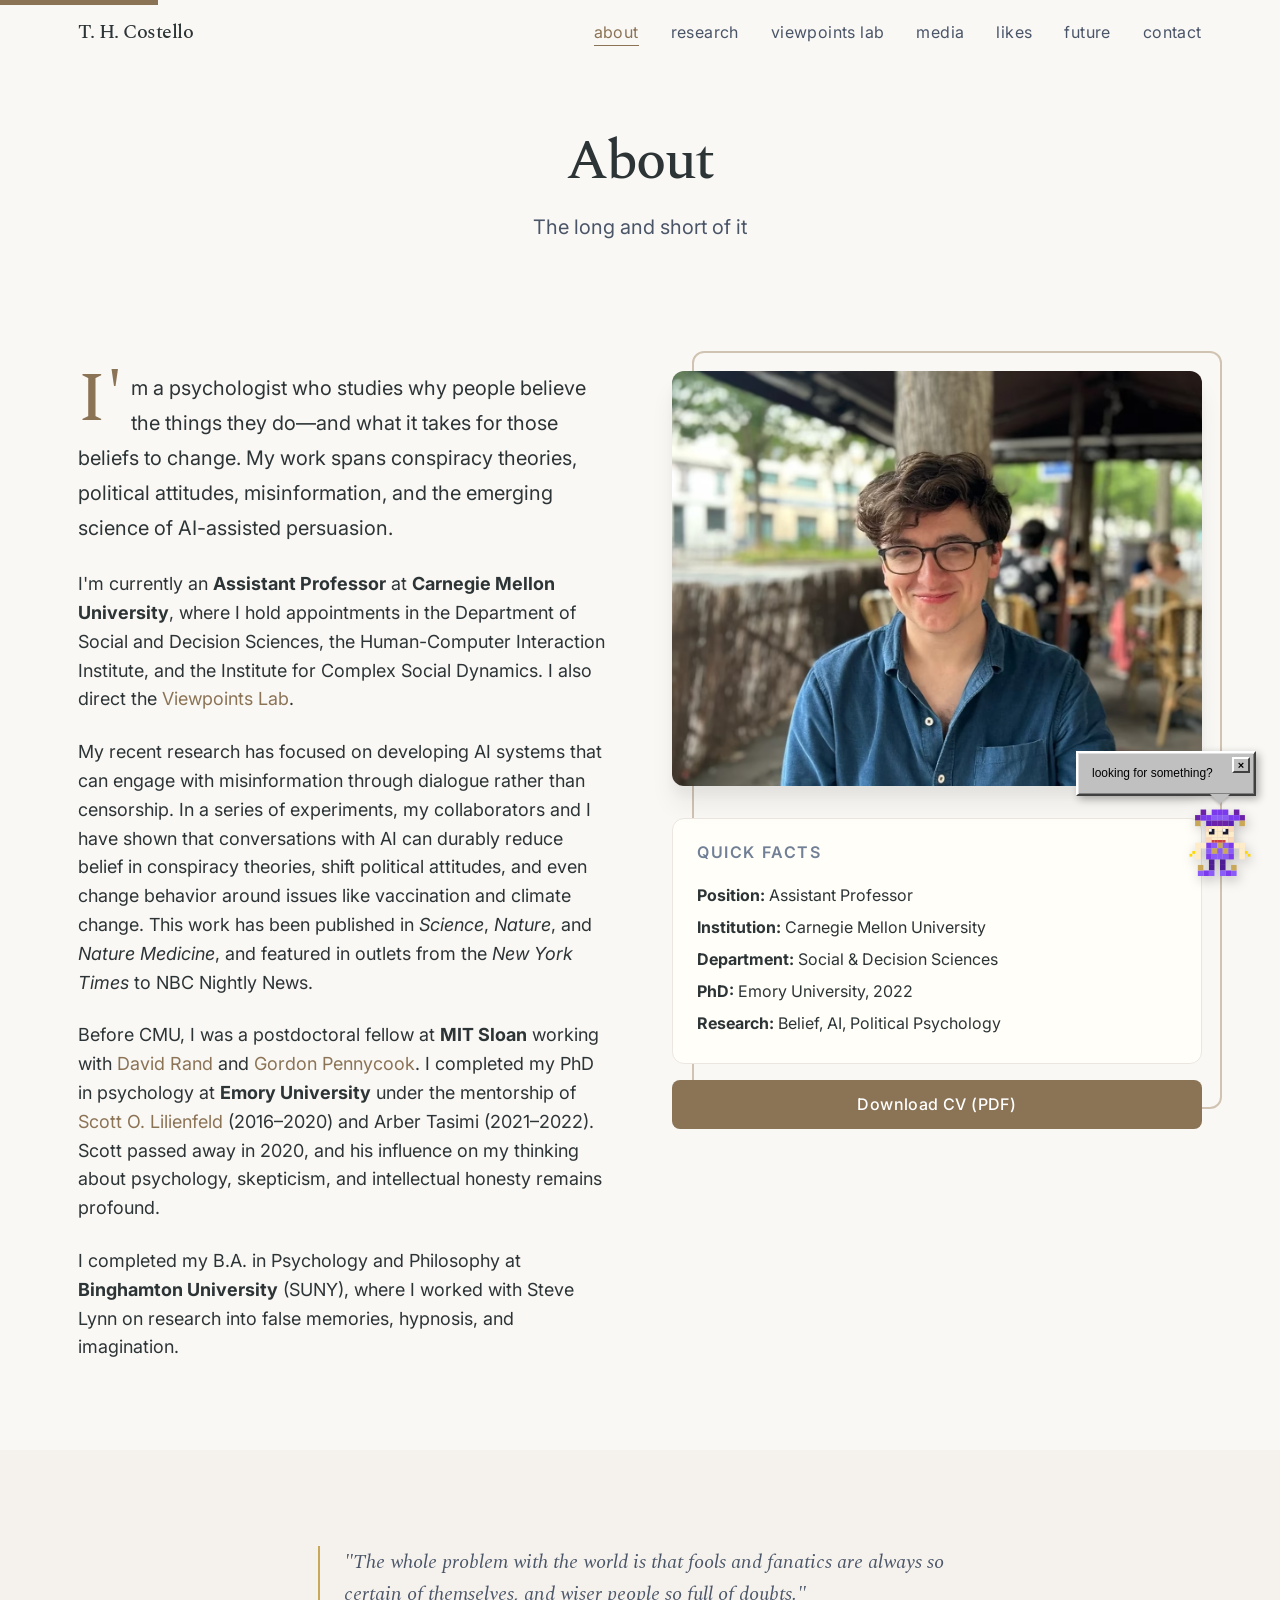
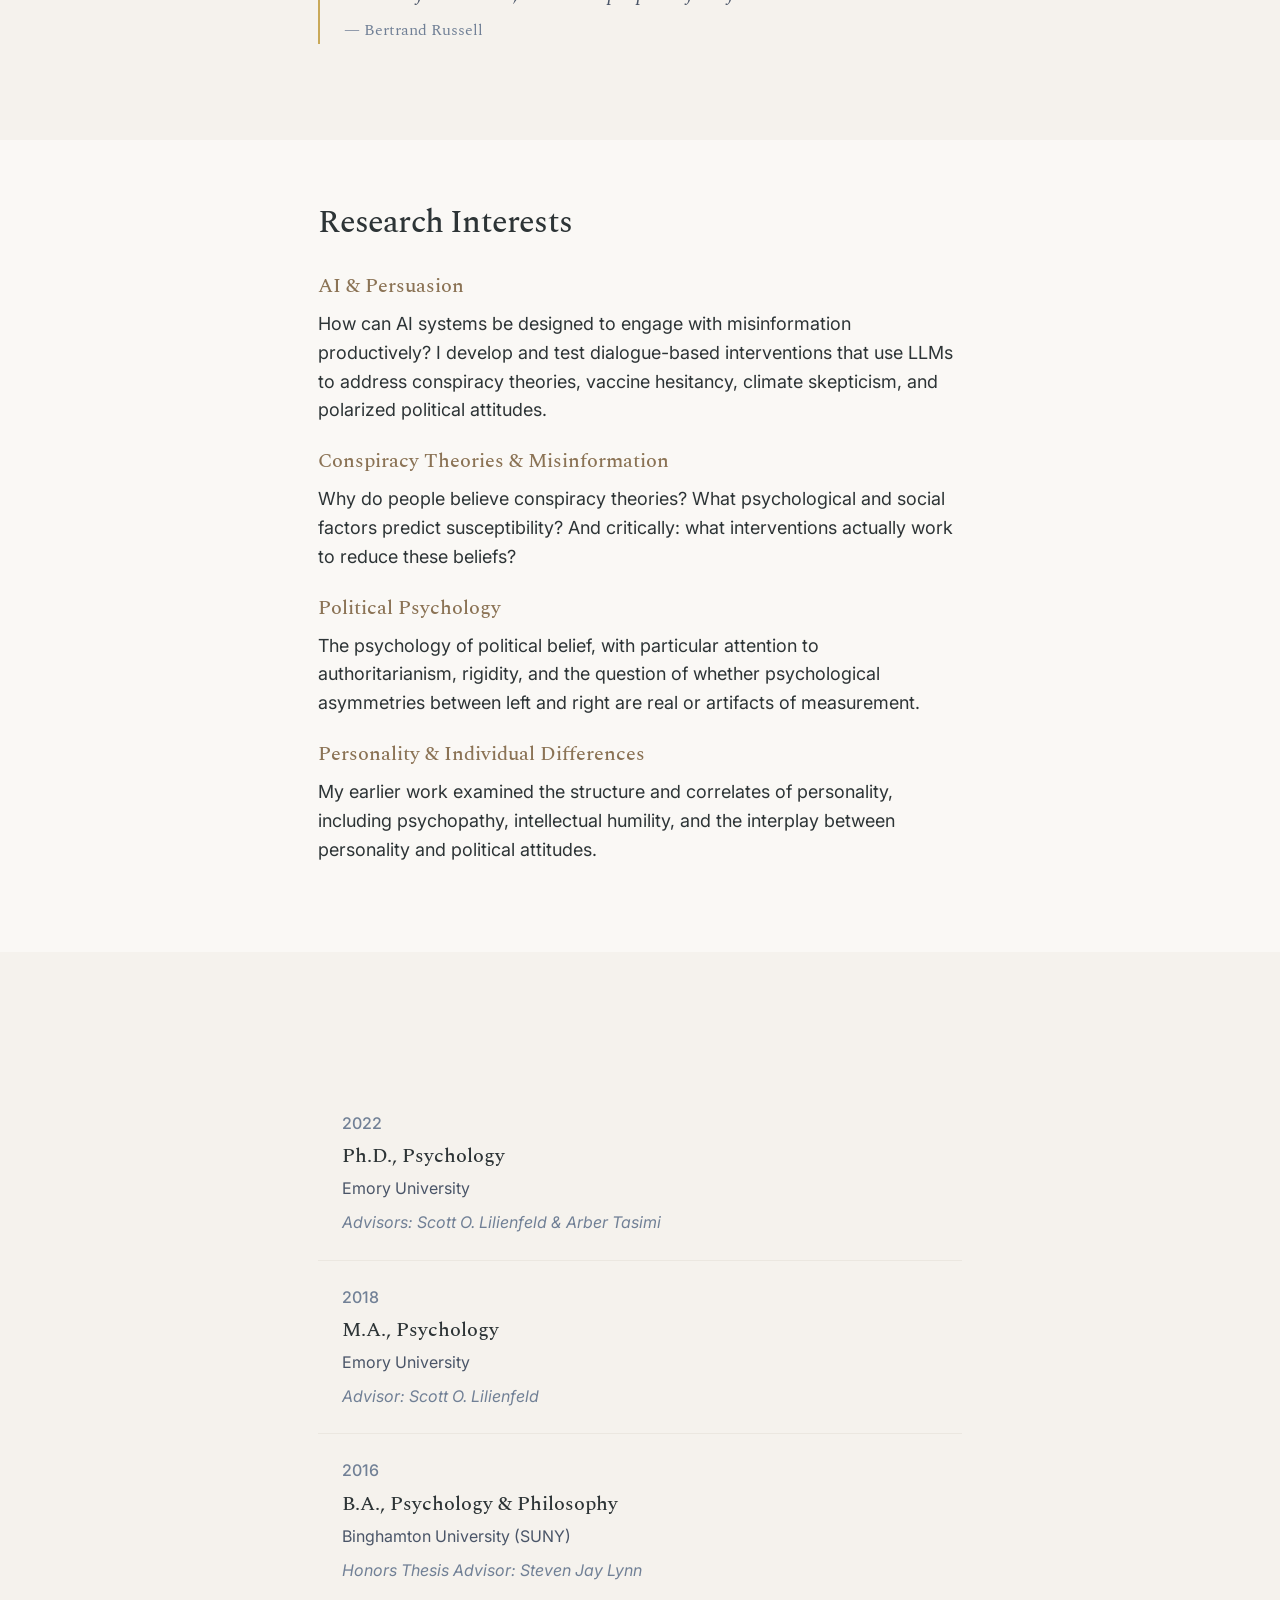
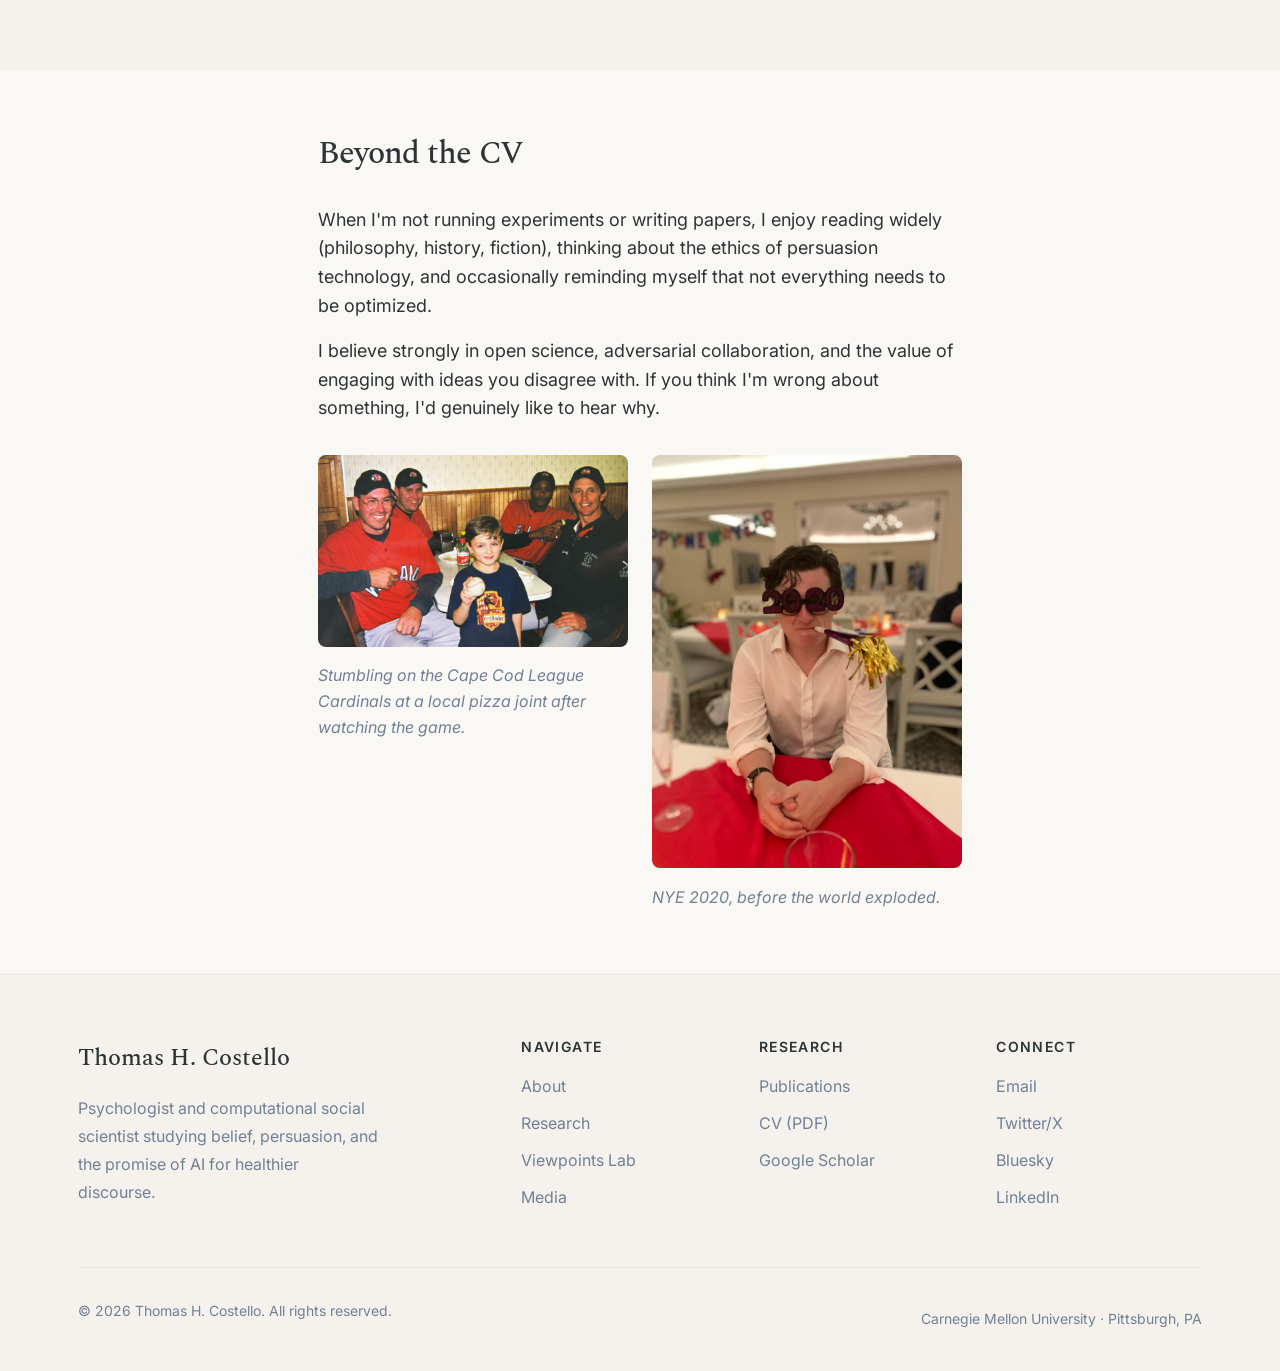
==== commit 6928ff3c: "Fix CV link, add security/SEO/accessibility improvements - Fix broken CV link: rename PDF to stable " ====
--- a/about.html
+++ b/about.html
@@ -5,6 +5,24 @@
   <meta name="viewport" content="width=device-width, initial-scale=1.0">
   <meta name="description" content="About Thomas H. Costello - Psychologist and computational social scientist at Carnegie Mellon University.">
 
+  <!-- Canonical URL -->
+  <link rel="canonical" href="https://thomascostello.com/about.html">
+
+  <!-- Open Graph -->
+  <meta property="og:title" content="About | Thomas H. Costello">
+  <meta property="og:description" content="About Thomas H. Costello - Psychologist and computational social scientist at Carnegie Mellon University.">
+  <meta property="og:type" content="website">
+  <meta property="og:url" content="https://thomascostello.com/about.html">
+  <meta property="og:image" content="https://thomascostello.com/science-cover.jpg">
+  <meta property="og:site_name" content="Thomas H. Costello">
+
+  <!-- Twitter Card -->
+  <meta name="twitter:card" content="summary_large_image">
+  <meta name="twitter:site" content="@tomstello_">
+  <meta name="twitter:title" content="About | Thomas H. Costello">
+  <meta name="twitter:description" content="About Thomas H. Costello - Psychologist and computational social scientist at Carnegie Mellon University.">
+  <meta name="twitter:image" content="https://thomascostello.com/science-cover.jpg">
+
   <title>About | Thomas H. Costello</title>
 
   <link rel="icon" type="image/svg+xml" href="data:image/svg+xml,<svg xmlns='http://www.w3.org/2000/svg' viewBox='0 0 100 100'><text y='.9em' font-size='90'>◈</text></svg>">
@@ -12,6 +30,8 @@
   <link rel="stylesheet" href="css/puck.css">
 </head>
 <body>
+  <a href="#main-content" class="skip-link">Skip to content</a>
+
   <!-- Navigation -->
   <nav class="nav" id="nav">
     <div class="container">
@@ -48,7 +68,7 @@
   </header>
 
   <!-- Main Content -->
-  <main>
+  <main id="main-content">
     <!-- Bio Section -->
     <section class="section">
       <div class="container">
@@ -81,11 +101,11 @@
 
             <p style="margin-bottom: var(--space-6);">
               Before CMU, I was a postdoctoral fellow at <strong>MIT Sloan</strong> working with
-              <a href="https://davidrand-cooperation.com/" target="_blank" class="link-underline">David Rand</a>
-              and <a href="https://gordonpennycook.com/" target="_blank" class="link-underline">Gordon Pennycook</a>.
+              <a href="https://davidrand-cooperation.com/" target="_blank" rel="noopener noreferrer" class="link-underline">David Rand</a>
+              and <a href="https://gordonpennycook.com/" target="_blank" rel="noopener noreferrer" class="link-underline">Gordon Pennycook</a>.
               I completed my PhD in psychology at <strong>Emory University</strong> under the
               mentorship of
-              <a href="https://en.wikipedia.org/wiki/Scott_Lilienfeld" target="_blank" class="link-underline">Scott O. Lilienfeld</a>
+              <a href="https://en.wikipedia.org/wiki/Scott_Lilienfeld" target="_blank" rel="noopener noreferrer" class="link-underline">Scott O. Lilienfeld</a>
               (2016–2020) and Arber Tasimi (2021–2022). Scott passed away in 2020, and his
               influence on my thinking about psychology, skepticism, and intellectual honesty
               remains profound.
@@ -117,7 +137,7 @@
               </ul>
             </div>
 
-            <a href="Thomas Costello CV Oct 25 (1).pdf" target="_blank" class="btn btn--primary" style="width: 100%; justify-content: center;">
+            <a href="assets/docs/thomas-costello-cv.pdf" target="_blank" rel="noopener noreferrer" class="btn btn--primary" style="width: 100%; justify-content: center;">
               Download CV (PDF)
             </a>
           </div>
@@ -275,8 +295,8 @@
           <h4 class="footer__heading">Research</h4>
           <ul class="footer__links">
             <li><a href="research.html#publications">Publications</a></li>
-            <li><a href="Thomas Costello CV Oct 25 (1).pdf" target="_blank">CV (PDF)</a></li>
-            <li><a href="https://scholar.google.com/citations?user=2oxoi9oAAAAJ&hl=en" target="_blank">Google Scholar</a></li>
+            <li><a href="assets/docs/thomas-costello-cv.pdf" target="_blank" rel="noopener noreferrer">CV (PDF)</a></li>
+            <li><a href="https://scholar.google.com/citations?user=2oxoi9oAAAAJ&hl=en" target="_blank" rel="noopener noreferrer">Google Scholar</a></li>
           </ul>
         </div>
 
@@ -284,9 +304,9 @@
           <h4 class="footer__heading">Connect</h4>
           <ul class="footer__links">
             <li><a href="mailto:thcostello1@gmail.com">Email</a></li>
-            <li><a href="https://twitter.com/tomstello_" target="_blank">Twitter/X</a></li>
-            <li><a href="https://bsky.app/profile/tomcostello.bsky.social" target="_blank">Bluesky</a></li>
-            <li><a href="https://www.linkedin.com/in/tom-costello-ba41b6105/" target="_blank">LinkedIn</a></li>
+            <li><a href="https://twitter.com/tomstello_" target="_blank" rel="noopener noreferrer">Twitter/X</a></li>
+            <li><a href="https://bsky.app/profile/tomcostello.bsky.social" target="_blank" rel="noopener noreferrer">Bluesky</a></li>
+            <li><a href="https://www.linkedin.com/in/tom-costello-ba41b6105/" target="_blank" rel="noopener noreferrer">LinkedIn</a></li>
           </ul>
         </div>
       </div>
--- a/css/main.css
+++ b/css/main.css
@@ -94,6 +94,49 @@
 
 a:hover {
   color: var(--color-accent-hover);
+}
+
+/* Focus styles for keyboard navigation */
+a:focus,
+button:focus,
+input:focus,
+select:focus,
+textarea:focus,
+[tabindex]:focus {
+  outline: 2px solid var(--color-accent);
+  outline-offset: 2px;
+}
+
+/* Focus-visible for better UX (only show on keyboard nav) */
+a:focus:not(:focus-visible),
+button:focus:not(:focus-visible) {
+  outline: none;
+}
+
+a:focus-visible,
+button:focus-visible,
+input:focus-visible,
+select:focus-visible,
+textarea:focus-visible,
+[tabindex]:focus-visible {
+  outline: 2px solid var(--color-accent);
+  outline-offset: 2px;
+}
+
+/* Skip to content link */
+.skip-link {
+  position: absolute;
+  top: -40px;
+  left: 0;
+  background: var(--color-accent);
+  color: white;
+  padding: var(--space-2) var(--space-4);
+  z-index: 1000;
+  transition: top var(--transition-fast);
+}
+
+.skip-link:focus {
+  top: 0;
 }
 
 /* Animated underline for text links */
--- a/css/puck.css
+++ b/css/puck.css
@@ -46,6 +46,13 @@
   transition: transform 0.15s ease;
   animation: puck-bob 3s ease-in-out infinite;
   filter: drop-shadow(2px 4px 6px rgba(0, 0, 0, 0.25));
+  /* Ensure content is centered */
+  display: flex;
+  align-items: center;
+  justify-content: center;
+  background: transparent;
+  border: none;
+  padding: 0;
 }
 
 .puck-sprite:hover {
@@ -56,11 +63,16 @@
   transform: scale(0.95);
 }
 
-.puck-sprite img {
+.puck-sprite img,
+.puck-sprite svg {
   width: 100%;
   height: 100%;
   image-rendering: pixelated;
   image-rendering: crisp-edges;
+  /* Center the sprite content */
+  object-fit: contain;
+  object-position: center;
+  display: block;
 }
 
 /* ==========================================================================
@@ -486,7 +498,355 @@
 }
 
 /* ==========================================================================
-   Sprite Animations
+   SVG Body Part Animations - Articulated sprite movement
+   ========================================================================== */
+
+/* Transform origins for body parts */
+#puck-left-arm { transform-origin: 10px 28px; transform-box: fill-box; }
+#puck-right-arm { transform-origin: 32px 28px; transform-box: fill-box; }
+#puck-left-leg { transform-origin: 16px 40px; transform-box: fill-box; }
+#puck-right-leg { transform-origin: 24px 40px; transform-box: fill-box; }
+#puck-left-hat-bell { transform-origin: 8px 8px; transform-box: fill-box; }
+#puck-right-hat-bell { transform-origin: 34px 8px; transform-box: fill-box; }
+#puck-head { transform-origin: 20px 24px; transform-box: fill-box; }
+#puck-body { transform-origin: 20px 36px; transform-box: fill-box; }
+#puck-eyes { transform-origin: center; transform-box: fill-box; }
+#puck-left-eye { transform-origin: center; transform-box: fill-box; }
+#puck-right-eye { transform-origin: center; transform-box: fill-box; }
+
+/* --- WAVE: Right arm raises and waves --- */
+@keyframes puck-body-wave {
+  0%, 100% { transform: rotate(0deg); }
+  20% { transform: rotate(-60deg) translateY(-4px); }
+  40% { transform: rotate(-50deg) translateY(-4px); }
+  60% { transform: rotate(-65deg) translateY(-4px); }
+  80% { transform: rotate(-55deg) translateY(-4px); }
+}
+
+.puck-anim-wave #puck-right-arm {
+  animation: puck-body-wave 1s ease-in-out;
+}
+
+/* --- BLINK: Eyes close briefly --- */
+@keyframes puck-body-blink {
+  0%, 40%, 100% { transform: scaleY(1); }
+  45%, 55% { transform: scaleY(0.1); }
+}
+
+.puck-anim-blink #puck-eyes {
+  animation: puck-body-blink 0.3s ease-in-out;
+}
+
+/* --- THINK: Head tilts, hand goes to chin --- */
+@keyframes puck-body-think-head {
+  0%, 100% { transform: rotate(0deg); }
+  30%, 70% { transform: rotate(8deg) translateY(-1px); }
+}
+
+@keyframes puck-body-think-arm {
+  0%, 100% { transform: rotate(0deg) translate(0, 0); }
+  30%, 70% { transform: rotate(45deg) translate(8px, -12px); }
+}
+
+.puck-anim-think #puck-head {
+  animation: puck-body-think-head 2s ease-in-out;
+}
+
+.puck-anim-think #puck-right-arm {
+  animation: puck-body-think-arm 2s ease-in-out;
+}
+
+/* --- SHRUG: Both arms raise --- */
+@keyframes puck-body-shrug-left {
+  0%, 100% { transform: rotate(0deg); }
+  30%, 70% { transform: rotate(-30deg) translateY(-3px); }
+}
+
+@keyframes puck-body-shrug-right {
+  0%, 100% { transform: rotate(0deg); }
+  30%, 70% { transform: rotate(30deg) translateY(-3px); }
+}
+
+@keyframes puck-body-shrug-head {
+  0%, 100% { transform: translateY(0); }
+  30%, 70% { transform: translateY(2px); }
+}
+
+.puck-anim-shrug #puck-left-arm {
+  animation: puck-body-shrug-left 0.8s ease-in-out;
+}
+
+.puck-anim-shrug #puck-right-arm {
+  animation: puck-body-shrug-right 0.8s ease-in-out;
+}
+
+.puck-anim-shrug #puck-head {
+  animation: puck-body-shrug-head 0.8s ease-in-out;
+}
+
+/* --- LOOK AROUND: Eyes shift left and right --- */
+@keyframes puck-body-look {
+  0%, 100% { transform: translateX(0); }
+  25% { transform: translateX(-2px); }
+  75% { transform: translateX(2px); }
+}
+
+.puck-anim-look #puck-eyes {
+  animation: puck-body-look 1.5s ease-in-out;
+}
+
+/* --- TAP FOOT: One leg taps --- */
+@keyframes puck-body-tap {
+  0%, 100% { transform: rotate(0deg); }
+  50% { transform: rotate(-8deg); }
+}
+
+.puck-anim-tap #puck-left-leg {
+  animation: puck-body-tap 0.3s ease-in-out 3;
+}
+
+/* --- HAT JINGLE: Hat bells wobble --- */
+@keyframes puck-body-jingle-left {
+  0%, 100% { transform: rotate(0deg); }
+  25% { transform: rotate(-15deg); }
+  75% { transform: rotate(10deg); }
+}
+
+@keyframes puck-body-jingle-right {
+  0%, 100% { transform: rotate(0deg); }
+  25% { transform: rotate(15deg); }
+  75% { transform: rotate(-10deg); }
+}
+
+.puck-anim-jingle #puck-left-hat-bell {
+  animation: puck-body-jingle-left 0.4s ease-in-out 2;
+}
+
+.puck-anim-jingle #puck-right-hat-bell {
+  animation: puck-body-jingle-right 0.4s ease-in-out 2;
+}
+
+/* --- EXCITED: Everything bounces with energy --- */
+@keyframes puck-body-excited-arms {
+  0%, 100% { transform: rotate(0deg); }
+  25% { transform: rotate(-20deg) translateY(-2px); }
+  75% { transform: rotate(20deg) translateY(-2px); }
+}
+
+@keyframes puck-body-excited-body {
+  0%, 100% { transform: translateY(0) scale(1); }
+  50% { transform: translateY(-3px) scale(1.02); }
+}
+
+.puck-anim-excited #puck-left-arm {
+  animation: puck-body-excited-arms 0.3s ease-in-out 3;
+}
+
+.puck-anim-excited #puck-right-arm {
+  animation: puck-body-excited-arms 0.3s ease-in-out 3 0.15s;
+}
+
+.puck-anim-excited #puck-body {
+  animation: puck-body-excited-body 0.3s ease-in-out 3;
+}
+
+.puck-anim-excited #puck-left-hat-bell {
+  animation: puck-body-jingle-left 0.3s ease-in-out 3;
+}
+
+.puck-anim-excited #puck-right-hat-bell {
+  animation: puck-body-jingle-right 0.3s ease-in-out 3;
+}
+
+/* --- SUSPICIOUS: Eyes narrow, body leans back --- */
+@keyframes puck-body-suspicious-eyes {
+  0%, 100% { transform: scaleY(1); }
+  30%, 70% { transform: scaleY(0.6); }
+}
+
+@keyframes puck-body-suspicious-lean {
+  0%, 100% { transform: rotate(0deg) translateX(0); }
+  30%, 70% { transform: rotate(-5deg) translateX(-2px); }
+}
+
+.puck-anim-suspicious #puck-eyes {
+  animation: puck-body-suspicious-eyes 1.5s ease-in-out;
+}
+
+.puck-anim-suspicious #puck-body {
+  animation: puck-body-suspicious-lean 1.5s ease-in-out;
+}
+
+.puck-anim-suspicious #puck-head {
+  animation: puck-body-suspicious-lean 1.5s ease-in-out;
+}
+
+/* --- SURPRISED: Eyes widen, body jerks back --- */
+@keyframes puck-body-surprised-eyes {
+  0% { transform: scale(1); }
+  30% { transform: scale(1.3) translateY(-1px); }
+  100% { transform: scale(1); }
+}
+
+@keyframes puck-body-surprised-body {
+  0% { transform: translateY(0); }
+  20% { transform: translateY(-4px); }
+  100% { transform: translateY(0); }
+}
+
+@keyframes puck-body-surprised-arms {
+  0% { transform: rotate(0deg); }
+  20% { transform: rotate(-25deg) translateY(-3px); }
+  100% { transform: rotate(0deg); }
+}
+
+.puck-anim-surprised #puck-eyes {
+  animation: puck-body-surprised-eyes 0.6s ease-out;
+}
+
+.puck-anim-surprised #puck-body {
+  animation: puck-body-surprised-body 0.6s ease-out;
+}
+
+.puck-anim-surprised #puck-left-arm {
+  animation: puck-body-surprised-arms 0.6s ease-out;
+}
+
+.puck-anim-surprised #puck-right-arm {
+  animation: puck-body-surprised-arms 0.6s ease-out;
+}
+
+/* --- ANNOYED: Arms cross (fold), head tilts, eyes narrow --- */
+@keyframes puck-body-annoyed-left-arm {
+  0%, 100% { transform: rotate(0deg) translate(0, 0); }
+  30%, 70% { transform: rotate(40deg) translate(6px, -2px); }
+}
+
+@keyframes puck-body-annoyed-right-arm {
+  0%, 100% { transform: rotate(0deg) translate(0, 0); }
+  30%, 70% { transform: rotate(-40deg) translate(-6px, -2px); }
+}
+
+@keyframes puck-body-annoyed-head {
+  0%, 100% { transform: rotate(0deg); }
+  30%, 70% { transform: rotate(-6deg); }
+}
+
+.puck-anim-annoyed #puck-left-arm {
+  animation: puck-body-annoyed-left-arm 1.5s ease-in-out;
+}
+
+.puck-anim-annoyed #puck-right-arm {
+  animation: puck-body-annoyed-right-arm 1.5s ease-in-out;
+}
+
+.puck-anim-annoyed #puck-head {
+  animation: puck-body-annoyed-head 1.5s ease-in-out;
+}
+
+.puck-anim-annoyed #puck-eyes {
+  animation: puck-body-suspicious-eyes 1.5s ease-in-out;
+}
+
+/* --- IDLE BREATHE: Subtle body movement --- */
+@keyframes puck-body-breathe {
+  0%, 100% { transform: translateY(0) scaleY(1); }
+  50% { transform: translateY(-1px) scaleY(1.01); }
+}
+
+.puck-anim-breathe #puck-body {
+  animation: puck-body-breathe 3s ease-in-out infinite;
+}
+
+/* --- TYPING/WAITING: Foot taps while thinking --- */
+.puck-anim-waiting #puck-left-leg {
+  animation: puck-body-tap 0.4s ease-in-out infinite;
+}
+
+.puck-anim-waiting #puck-head {
+  animation: puck-body-think-head 3s ease-in-out infinite;
+}
+
+/* --- POINT: Arm extends outward --- */
+@keyframes puck-body-point {
+  0%, 100% { transform: rotate(0deg) translate(0, 0); }
+  30%, 70% { transform: rotate(-75deg) translate(-4px, -8px); }
+}
+
+.puck-anim-point #puck-right-arm {
+  animation: puck-body-point 1.2s ease-in-out;
+}
+
+/* --- DISMISS: Wave off, look away --- */
+@keyframes puck-body-dismiss-arm {
+  0% { transform: rotate(0deg); }
+  20% { transform: rotate(-45deg) translateY(-3px); }
+  40% { transform: rotate(-30deg) translateY(-2px); }
+  60% { transform: rotate(-50deg) translateY(-3px); }
+  100% { transform: rotate(0deg); }
+}
+
+@keyframes puck-body-dismiss-head {
+  0%, 100% { transform: rotate(0deg) translateX(0); }
+  40%, 60% { transform: rotate(10deg) translateX(2px); }
+}
+
+.puck-anim-dismiss #puck-left-arm {
+  animation: puck-body-dismiss-arm 0.8s ease-in-out;
+}
+
+.puck-anim-dismiss #puck-head {
+  animation: puck-body-dismiss-head 0.8s ease-in-out;
+}
+
+/* --- CREEP: Body leans forward conspiratorially --- */
+@keyframes puck-body-creep-body {
+  0%, 100% { transform: rotate(0deg) translateX(0); }
+  50% { transform: rotate(8deg) translateX(3px); }
+}
+
+@keyframes puck-body-creep-eyes {
+  0%, 100% { transform: translateX(0); }
+  50% { transform: translateX(2px); }
+}
+
+.puck-anim-creep #puck-body {
+  animation: puck-body-creep-body 2s ease-in-out;
+}
+
+.puck-anim-creep #puck-head {
+  animation: puck-body-creep-body 2s ease-in-out;
+}
+
+.puck-anim-creep #puck-eyes {
+  animation: puck-body-creep-eyes 2s ease-in-out;
+}
+
+/* --- RECOIL: Full body jerks back --- */
+@keyframes puck-body-recoil {
+  0% { transform: translateX(0) rotate(0deg); }
+  30% { transform: translateX(-5px) rotate(-8deg); }
+  100% { transform: translateX(0) rotate(0deg); }
+}
+
+.puck-anim-recoil #puck-body {
+  animation: puck-body-recoil 0.5s ease-out;
+}
+
+.puck-anim-recoil #puck-head {
+  animation: puck-body-recoil 0.5s ease-out;
+}
+
+.puck-anim-recoil #puck-left-arm {
+  animation: puck-body-surprised-arms 0.5s ease-out;
+}
+
+.puck-anim-recoil #puck-right-arm {
+  animation: puck-body-surprised-arms 0.5s ease-out;
+}
+
+/* ==========================================================================
+   Sprite Animations (whole sprite)
    ========================================================================== */
 
 /* Excited bounce */
@@ -853,6 +1213,65 @@
   75% { transform: translate(-10px, -10px) rotate(0.5deg); }
 }
 
+/* Static/noise overlay */
+.puck-static-overlay {
+  position: fixed;
+  top: 0;
+  left: 0;
+  width: 100%;
+  height: 100%;
+  pointer-events: none;
+  z-index: 9998;
+  background: repeating-linear-gradient(
+    0deg,
+    rgba(0, 0, 0, 0.1) 0px,
+    rgba(0, 0, 0, 0.1) 1px,
+    transparent 1px,
+    transparent 2px
+  );
+  animation: puck-static-flicker 0.1s infinite;
+  opacity: 0;
+  animation: puck-static-appear 2s ease-in-out;
+}
+
+@keyframes puck-static-appear {
+  0%, 100% { opacity: 0; }
+  10%, 90% { opacity: 1; }
+}
+
+@keyframes puck-static-flicker {
+  0% {
+    background-position: 0 0;
+    opacity: 0.7;
+  }
+  50% {
+    background-position: 0 -2px;
+    opacity: 0.5;
+  }
+  100% {
+    background-position: 0 -1px;
+    opacity: 0.8;
+  }
+}
+
+.puck-static-overlay::before {
+  content: '';
+  position: absolute;
+  top: 0;
+  left: 0;
+  width: 100%;
+  height: 100%;
+  background: url("data:image/svg+xml,%3Csvg viewBox='0 0 200 200' xmlns='http://www.w3.org/2000/svg'%3E%3Cfilter id='noise'%3E%3CfeTurbulence type='fractalNoise' baseFrequency='0.9' numOctaves='3' stitchTiles='stitch'/%3E%3C/filter%3E%3Crect width='100%' height='100%' filter='url(%23noise)'/%3E%3C/svg%3E");
+  opacity: 0.15;
+  animation: puck-static-shift 0.05s steps(2) infinite;
+}
+
+@keyframes puck-static-shift {
+  0% { transform: translate(0, 0); }
+  50% { transform: translate(-1%, -1%); }
+  100% { transform: translate(1%, 1%); }
+}
+
 /* Matrix rain container */
 .puck-matrix-rain {
   position: fixed;
@@ -915,6 +1334,33 @@
    Mobile Adjustments
    ========================================================================== */
 
+/* Tablet and smaller */
+@media (max-width: 768px) {
+  .puck-container {
+    right: 16px;
+    bottom: 16px;
+  }
+
+  .puck-sprite {
+    width: 64px;
+    height: 64px;
+    /* Larger touch target without affecting visual */
+    min-width: 64px;
+    min-height: 64px;
+  }
+
+  .puck-sprite svg {
+    width: 64px;
+    height: 64px;
+  }
+
+  /* Disable mouse-following on touch devices */
+  .puck-sprite--look {
+    transition: none;
+  }
+}
+
+/* Phone screens */
 @media (max-width: 480px) {
   .puck-container {
     right: 12px;
@@ -922,35 +1368,173 @@
   }
 
   .puck-sprite {
-    width: 60px;
-    height: 60px;
-  }
-
+    width: 56px;
+    height: 56px;
+    min-width: 56px;
+    min-height: 56px;
+  }
+
+  .puck-sprite svg {
+    width: 56px;
+    height: 56px;
+  }
+
+  /* Full-width chat window on mobile */
   .puck-window {
-    width: calc(100vw - 24px);
+    position: fixed;
+    left: 8px;
+    right: 8px;
+    bottom: 76px;
+    width: auto;
+    max-width: none;
+    max-height: calc(100vh - 100px);
+    max-height: calc(100dvh - 100px); /* Dynamic viewport for mobile keyboards */
+  }
+
+  .puck-bubble {
+    max-width: calc(100vw - 90px);
     right: 0;
-    bottom: 72px;
-    max-width: 360px;
+    font-size: 13px;
+  }
+
+  .puck-chat {
+    height: 50vh;
+    height: 50dvh;
+    max-height: 320px;
+    min-height: 200px;
+  }
+
+  /* Larger touch targets for titlebar buttons */
+  .puck-titlebar {
+    padding: 4px 4px 4px 6px;
+  }
+
+  .puck-titlebar__btn {
+    width: 28px;
+    height: 26px;
+    font-size: 14px;
+  }
+
+  .puck-titlebar__btn--clear {
+    font-size: 16px;
+  }
+
+  /* Larger input area for mobile */
+  .puck-input-area {
+    padding: 6px 8px 8px 8px;
+    gap: 8px;
+  }
+
+  .puck-input {
+    padding: 10px 12px;
+    font-size: 16px; /* Prevents iOS zoom on focus */
+  }
+
+  .puck-send {
+    padding: 10px 20px;
+    font-size: 14px;
+    min-width: 60px;
+  }
+
+  /* Larger message text */
+  .puck-message__content {
+    font-size: 14px;
+    padding: 10px 14px;
+    max-width: 85%;
+  }
+
+  .puck-message__sender {
+    font-size: 11px;
+  }
+}
+
+/* Very small phones */
+@media (max-width: 360px) {
+  .puck-container {
+    right: 8px;
+    bottom: 8px;
+  }
+
+  .puck-sprite {
+    width: 48px;
+    height: 48px;
+    min-width: 48px;
+    min-height: 48px;
+  }
+
+  .puck-sprite svg {
+    width: 48px;
+    height: 48px;
+  }
+
+  .puck-window {
+    left: 4px;
+    right: 4px;
+    bottom: 64px;
+  }
+
+  .puck-chat {
+    height: 45vh;
+    height: 45dvh;
+    min-height: 180px;
+  }
+
+  .puck-message__content {
+    font-size: 13px;
+    padding: 8px 10px;
   }
 
   .puck-bubble {
-    max-width: calc(100vw - 100px);
-    right: 0;
+    font-size: 12px;
+    padding: 10px 28px 10px 12px;
+  }
+}
+
+/* Handle mobile keyboard appearing */
+@media (max-height: 500px) and (max-width: 768px) {
+  .puck-window {
+    bottom: 60px;
+    max-height: calc(100vh - 70px);
+    max-height: calc(100dvh - 70px);
   }
 
   .puck-chat {
-    height: 280px;
-  }
-}
-
-@media (max-width: 360px) {
-  .puck-chat {
-    height: 240px;
-  }
-
-  .puck-message__content {
-    font-size: 12px;
-    padding: 6px 10px;
+    height: 30vh;
+    height: 30dvh;
+    min-height: 120px;
+  }
+}
+
+/* Touch device optimizations */
+@media (hover: none) and (pointer: coarse) {
+  .puck-sprite:hover {
+    transform: none;
+  }
+
+  .puck-sprite:active {
+    transform: scale(0.92);
+  }
+
+  .puck-titlebar__btn:hover {
+    background: var(--puck-button-face);
+  }
+
+  .puck-titlebar__btn:active {
+    background: #d4d4d4;
+  }
+
+  .puck-send:hover {
+    background: var(--puck-button-face);
+  }
+
+  .puck-send:active {
+    background: #d4d4d4;
+  }
+
+  /* Disable idle animations on mobile to save battery */
+  .puck-sprite--sway,
+  .puck-sprite--float {
+    animation: puck-bob 3s ease-in-out infinite !important;
   }
 }
 
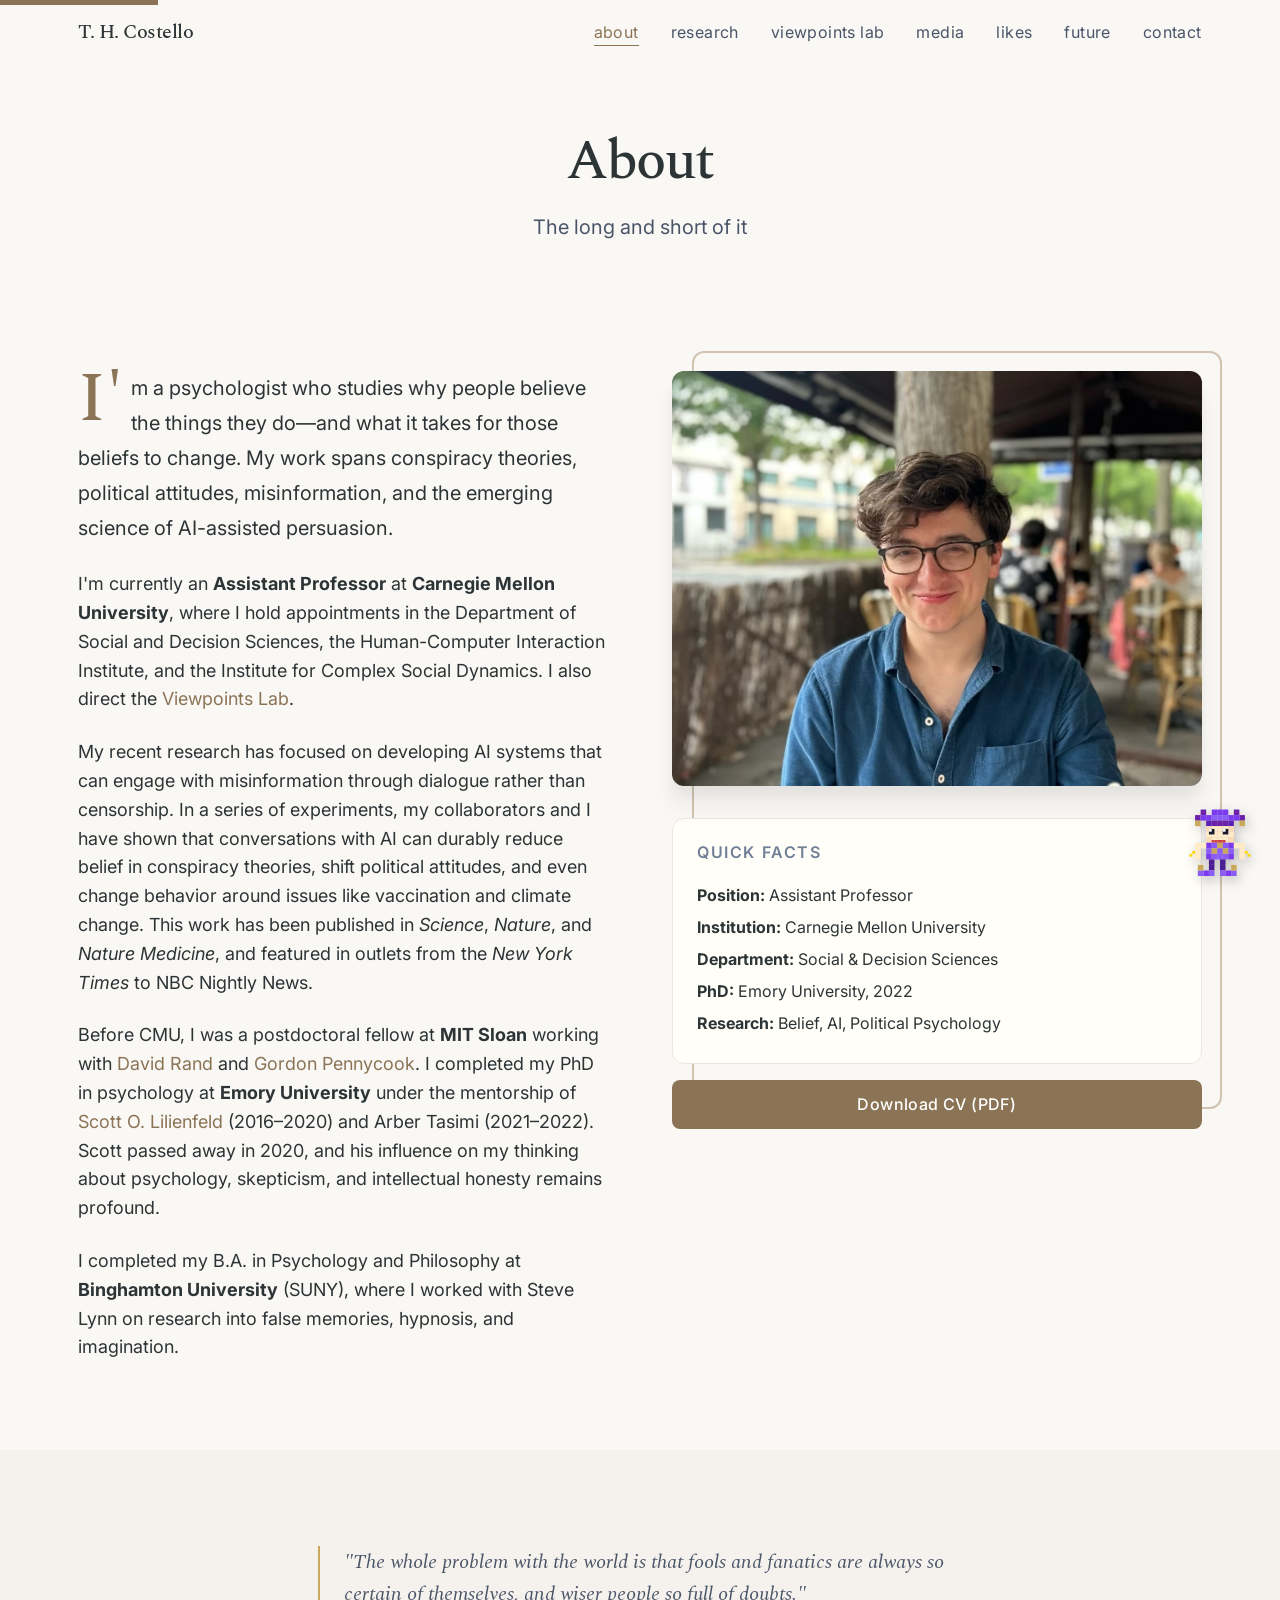
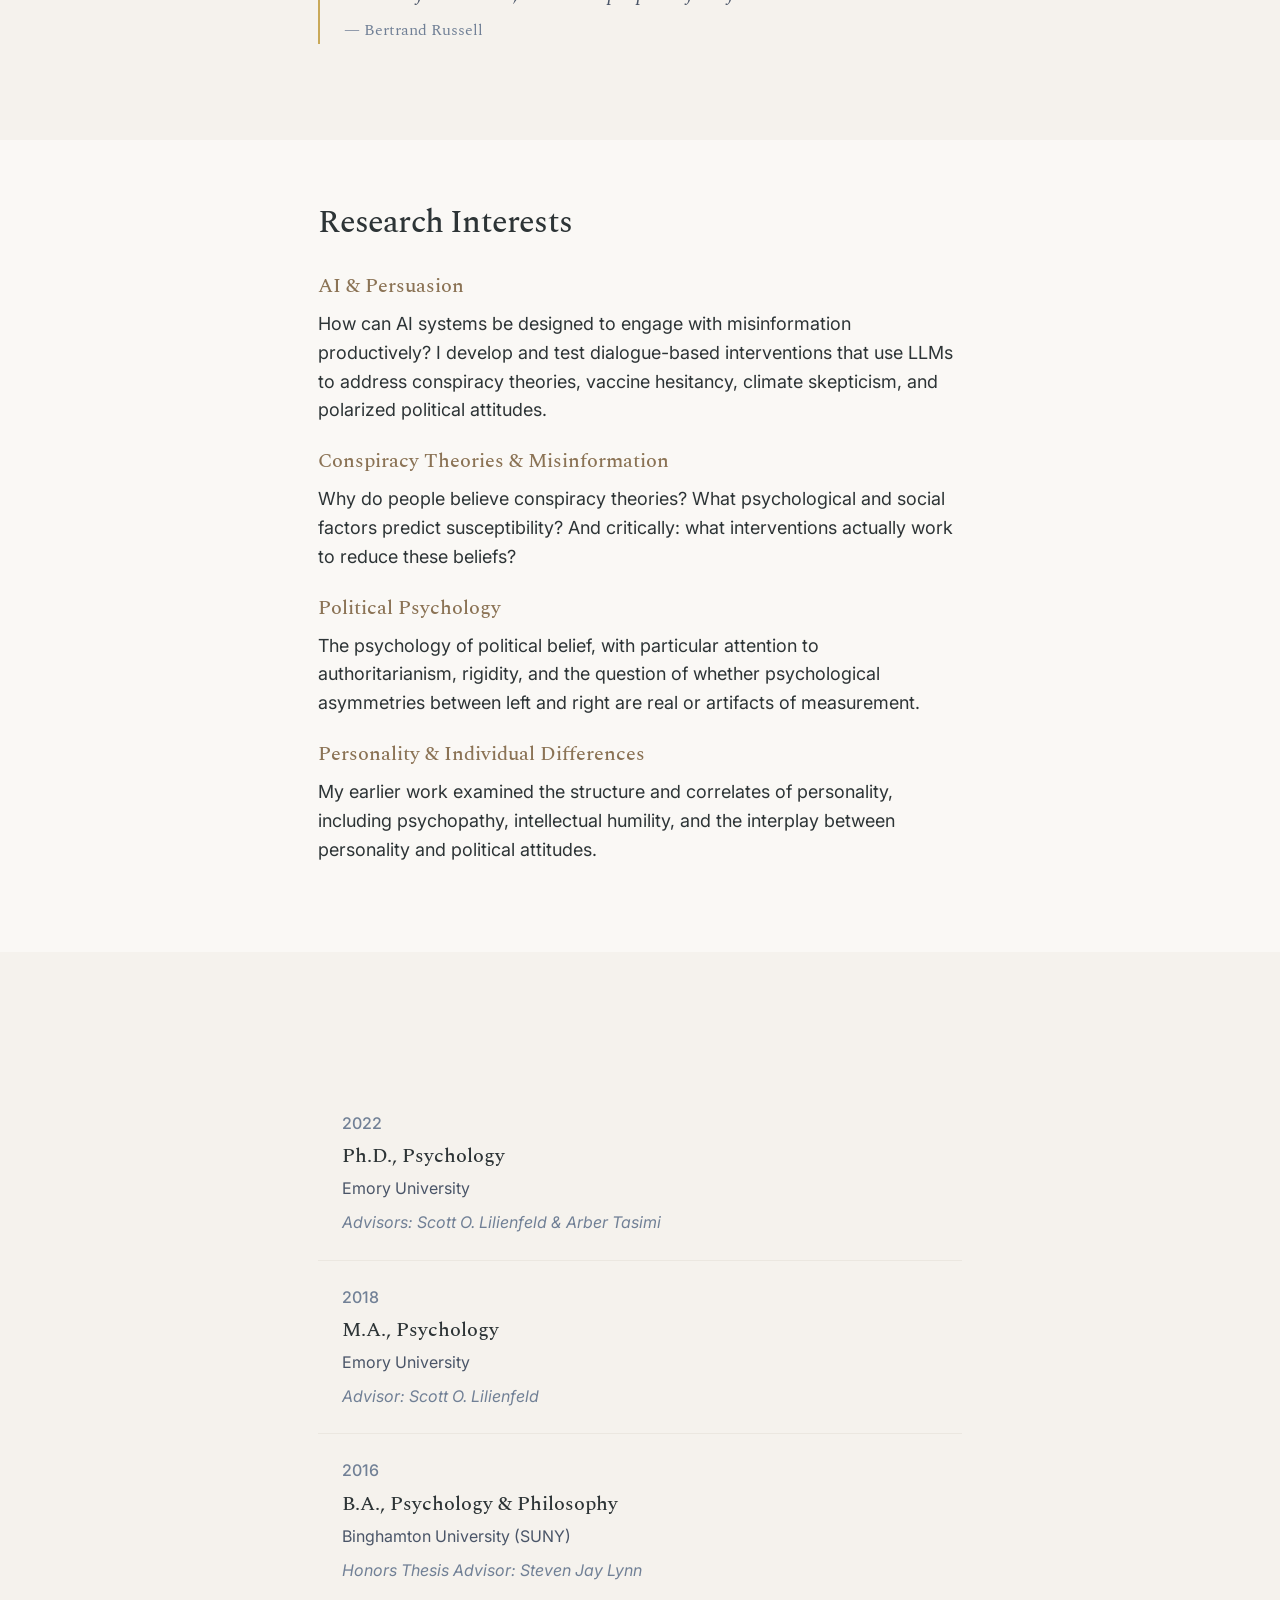
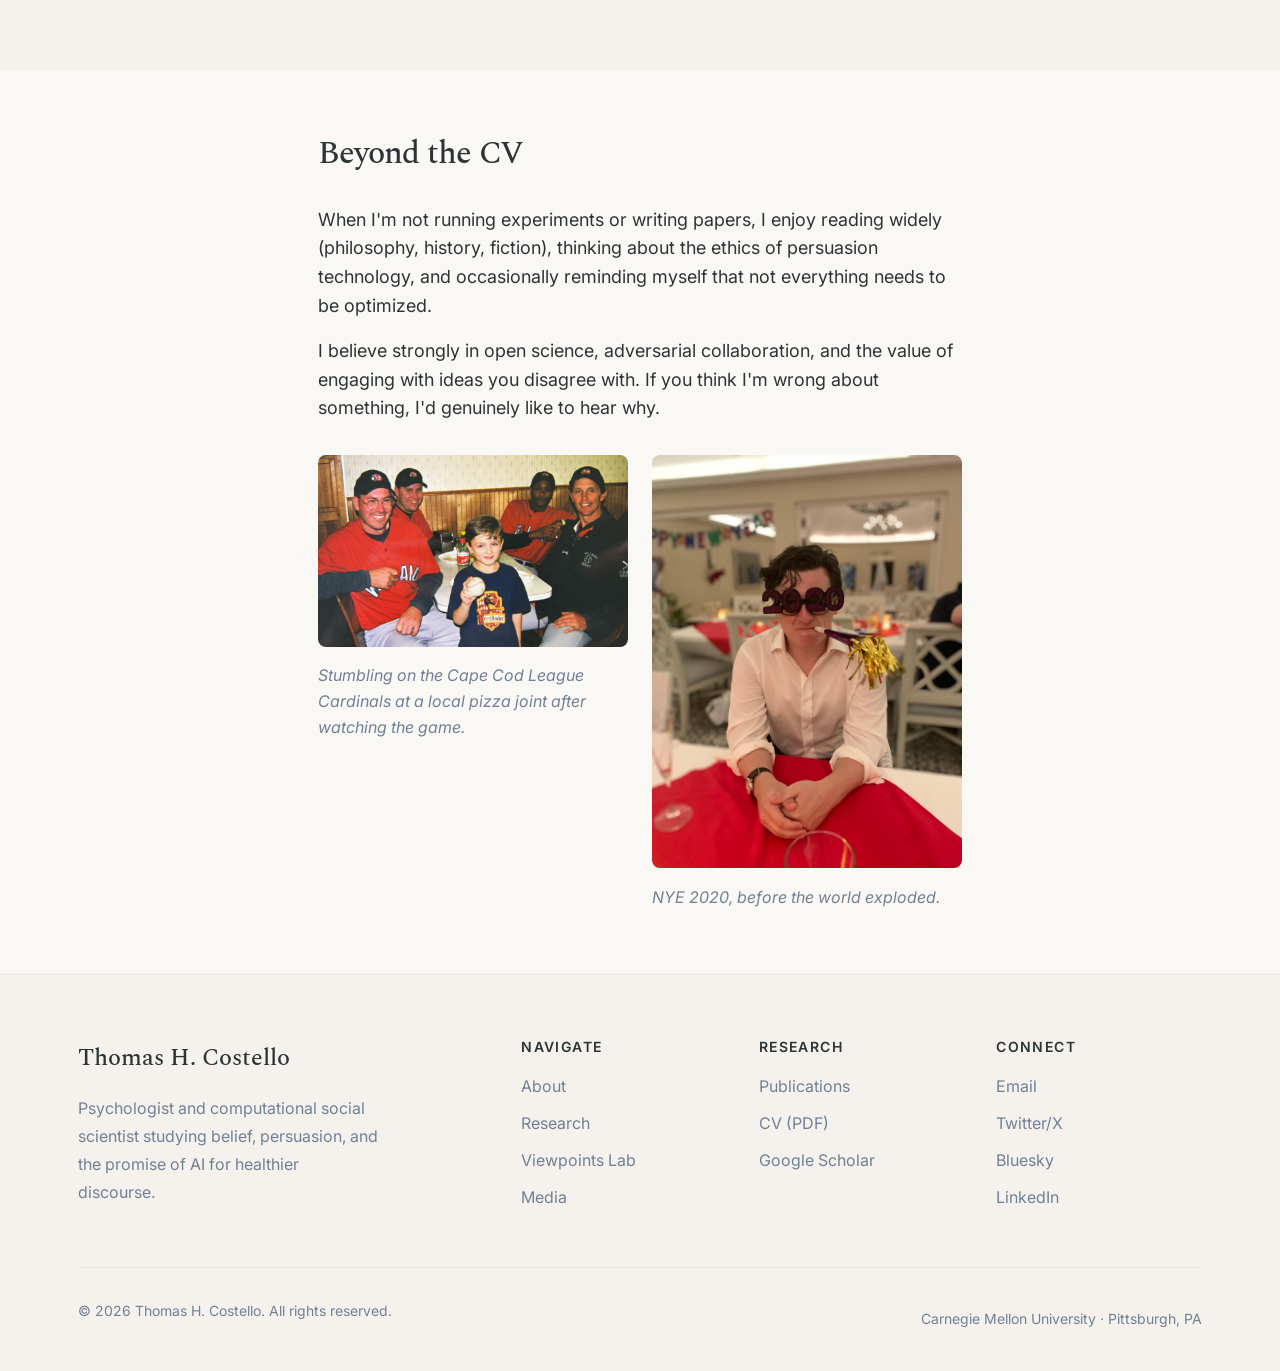
==== commit 1fca2c95: "Fix canonical URLs to use thcostello.com 🤖 Generated with [Claude Code](https://claude.com/claude-co" ====
--- a/about.html
+++ b/about.html
@@ -6,14 +6,14 @@
   <meta name="description" content="About Thomas H. Costello - Psychologist and computational social scientist at Carnegie Mellon University.">
 
   <!-- Canonical URL -->
-  <link rel="canonical" href="https://thomascostello.com/about.html">
+  <link rel="canonical" href="https://thcostello.com/about.html">
 
   <!-- Open Graph -->
   <meta property="og:title" content="About | Thomas H. Costello">
   <meta property="og:description" content="About Thomas H. Costello - Psychologist and computational social scientist at Carnegie Mellon University.">
   <meta property="og:type" content="website">
-  <meta property="og:url" content="https://thomascostello.com/about.html">
-  <meta property="og:image" content="https://thomascostello.com/science-cover.jpg">
+  <meta property="og:url" content="https://thcostello.com/about.html">
+  <meta property="og:image" content="https://thcostello.com/science-cover.jpg">
   <meta property="og:site_name" content="Thomas H. Costello">
 
   <!-- Twitter Card -->
@@ -21,7 +21,7 @@
   <meta name="twitter:site" content="@tomstello_">
   <meta name="twitter:title" content="About | Thomas H. Costello">
   <meta name="twitter:description" content="About Thomas H. Costello - Psychologist and computational social scientist at Carnegie Mellon University.">
-  <meta name="twitter:image" content="https://thomascostello.com/science-cover.jpg">
+  <meta name="twitter:image" content="https://thcostello.com/science-cover.jpg">
 
   <title>About | Thomas H. Costello</title>
 
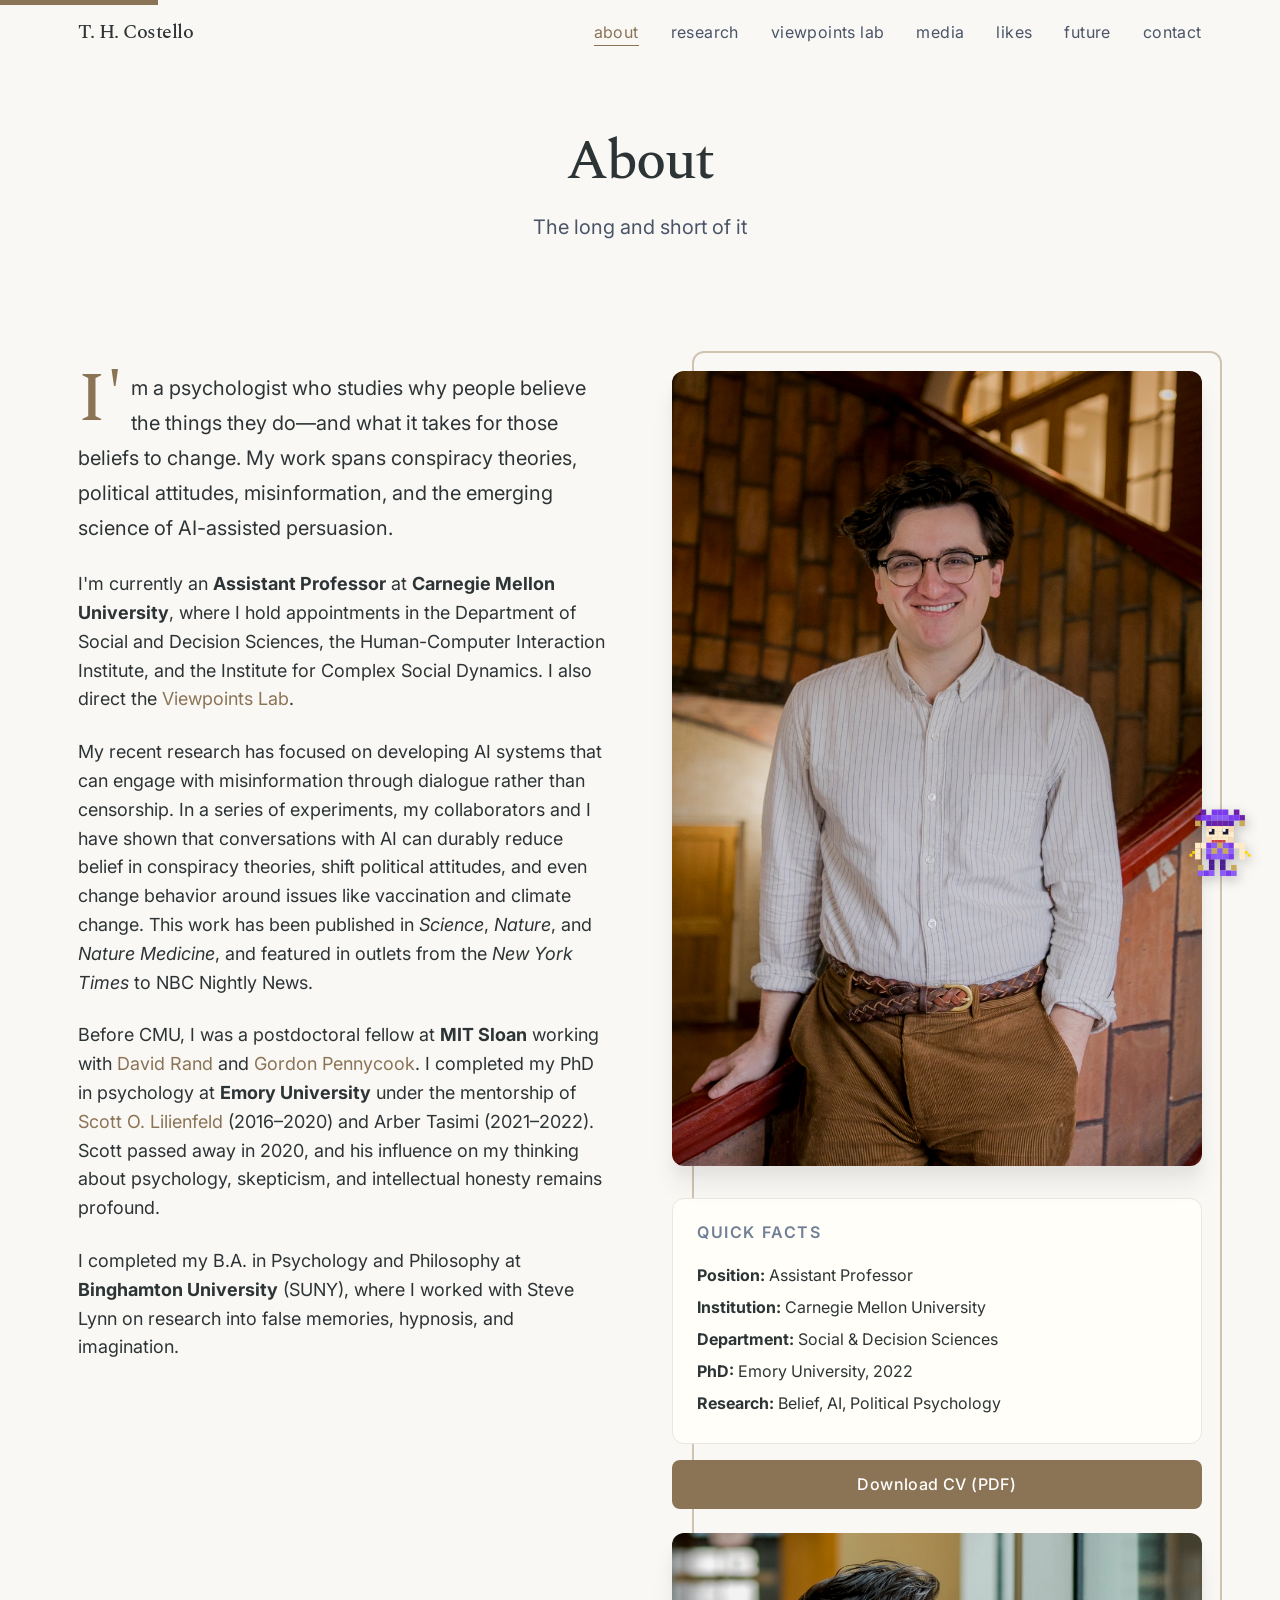
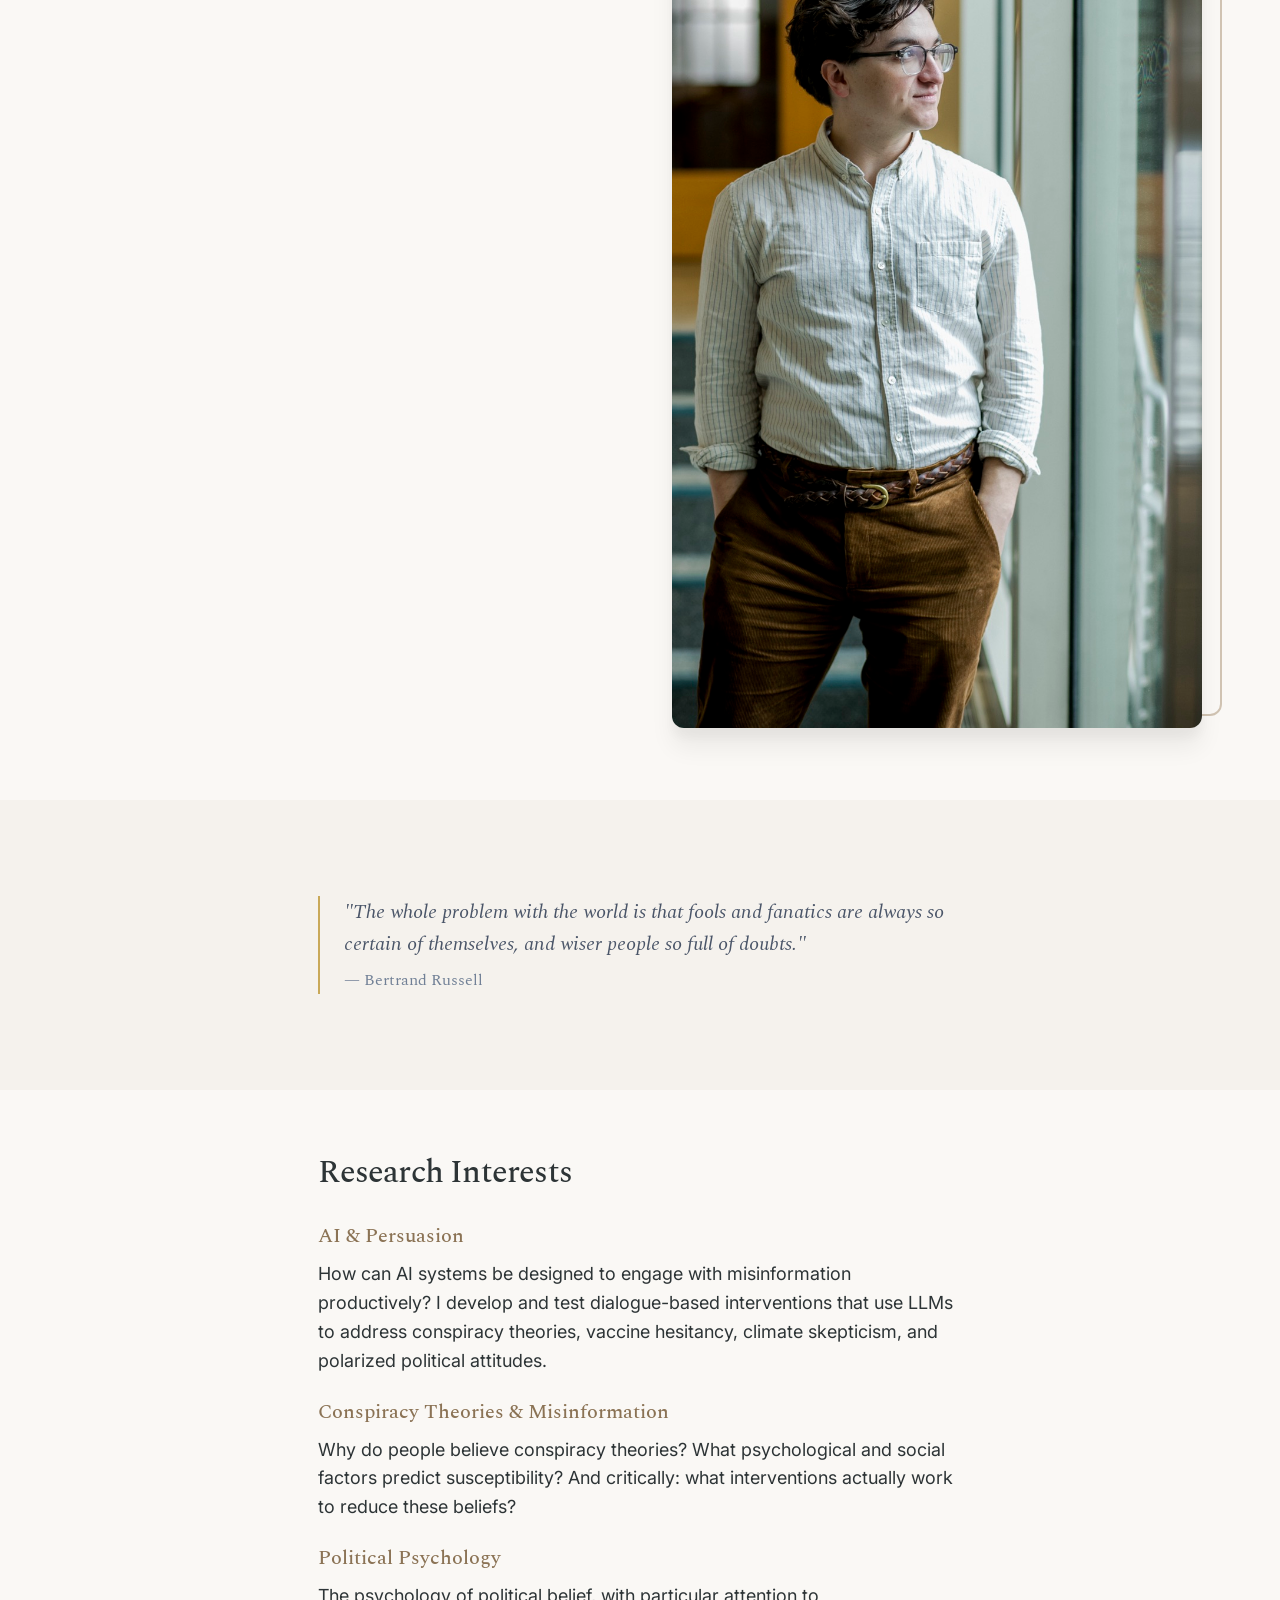
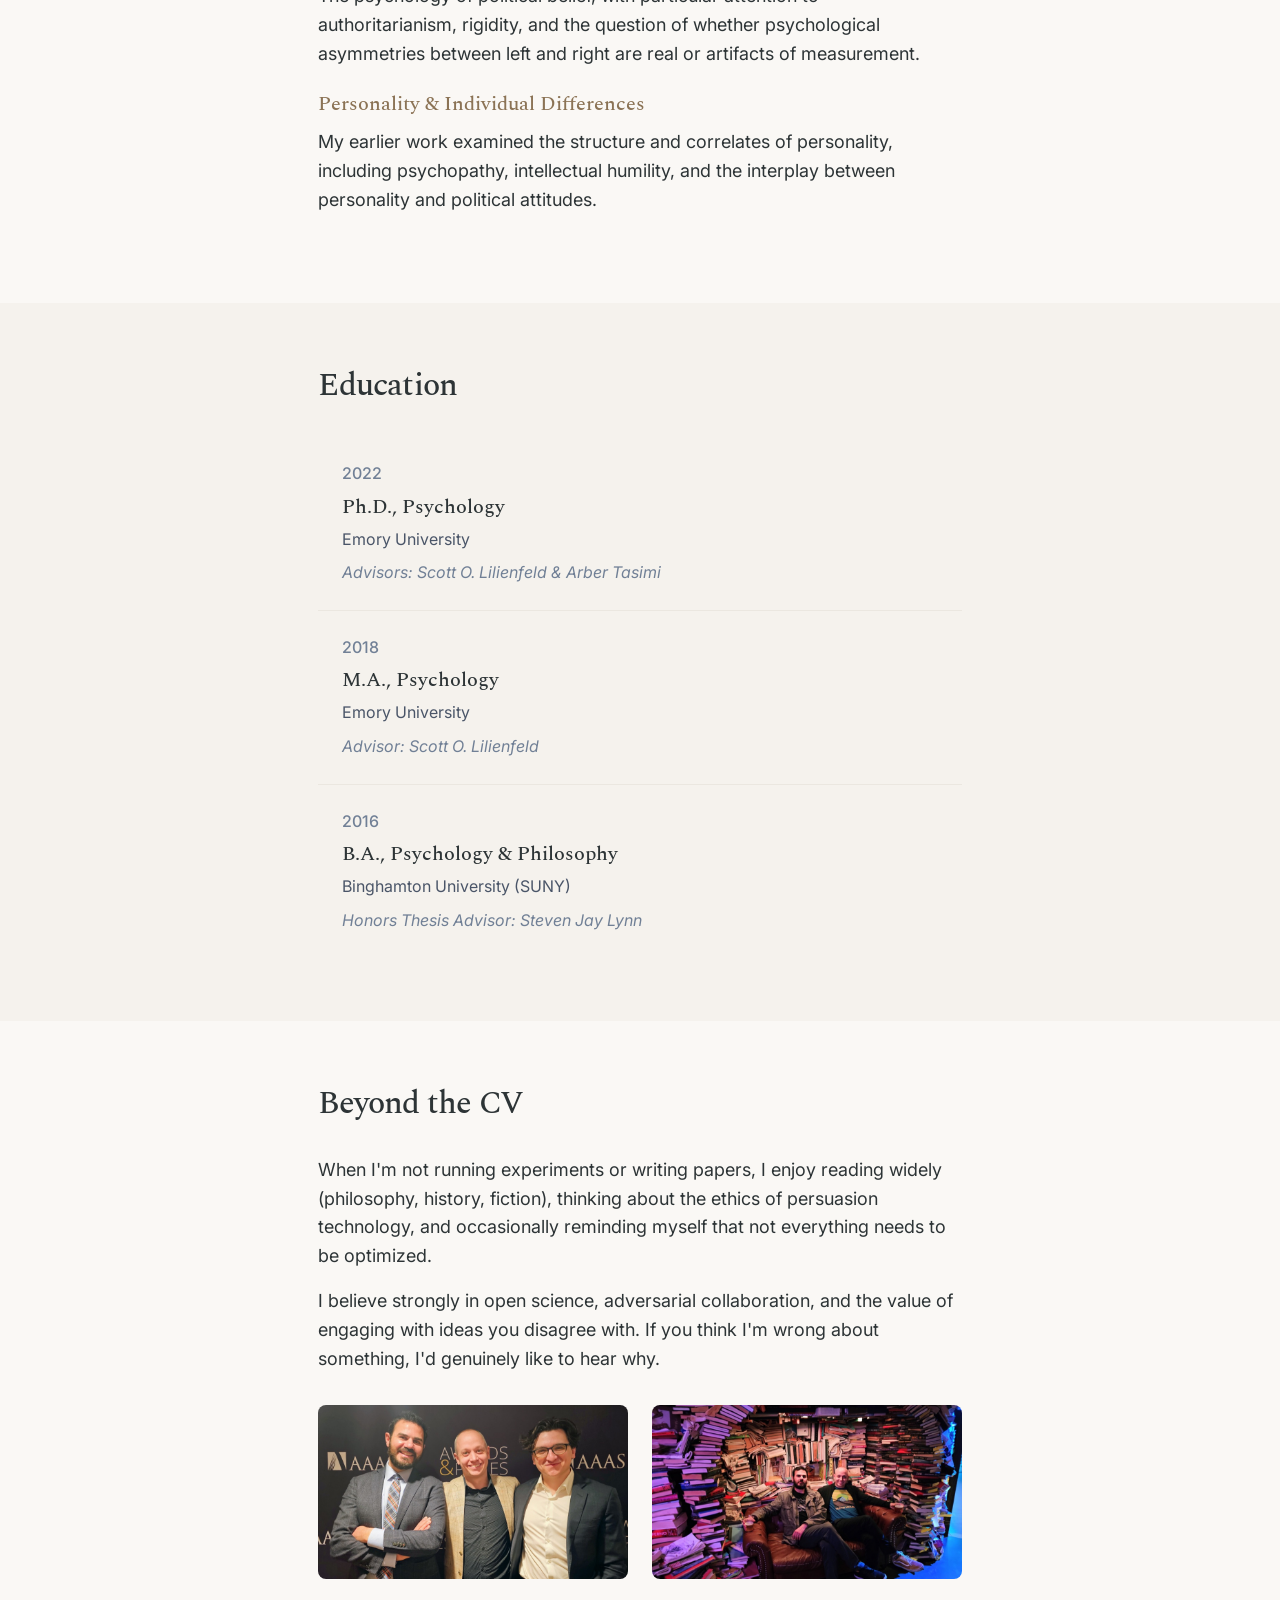
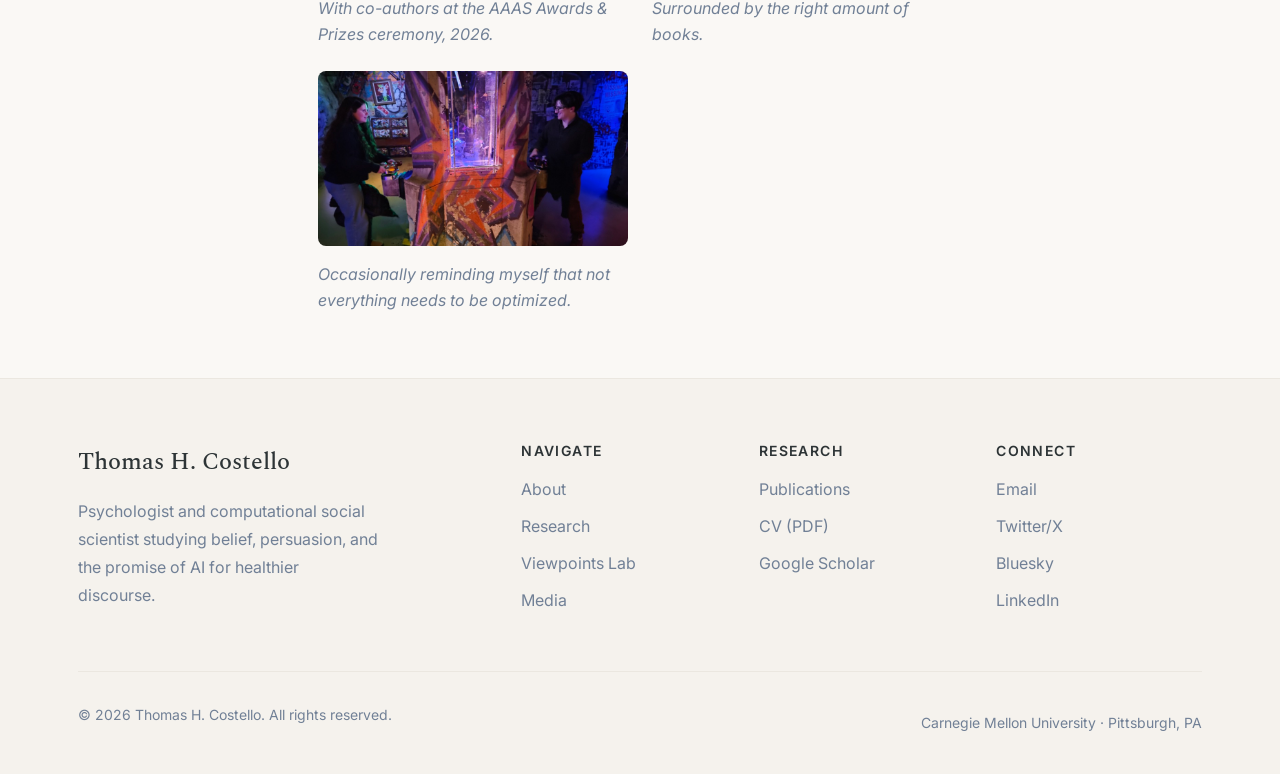
==== commit 6520004c: "Add new photos, remove collaborators and funding sections Integrate professional headshots and AAAS " ====
--- a/about.html
+++ b/about.html
@@ -122,7 +122,7 @@
           <div class="about-preview__image" data-animate="fade-up">
             <!-- Photo -->
             <figure style="margin: 0 0 var(--space-6) 0;">
-              <img src="tom.avif" alt="Thomas Costello" style="width: 100%; border-radius: var(--radius-lg);">
+              <img src="tom-portrait.jpg" alt="Thomas Costello" style="width: 100%; border-radius: var(--radius-lg);">
             </figure>
 
             <!-- Quick Facts Card -->
@@ -140,6 +140,10 @@
             <a href="assets/docs/thomas-costello-cv.pdf" target="_blank" rel="noopener noreferrer" class="btn btn--primary" style="width: 100%; justify-content: center;">
               Download CV (PDF)
             </a>
+
+            <figure style="margin: var(--space-6) 0 0 0;">
+              <img src="tom-window.jpg" alt="Thomas Costello" style="width: 100%; border-radius: var(--radius-lg);">
+            </figure>
           </div>
         </div>
       </div>
@@ -256,12 +260,16 @@
 
           <div style="display: grid; grid-template-columns: repeat(auto-fit, minmax(250px, 1fr)); gap: var(--space-6); margin-top: var(--space-2);">
             <figure style="margin: 0;" data-animate="fade-up">
-              <img src="baseball-childhood.jpg" alt="Young Thomas with Cape Cod League Cardinals players" style="width: 100%; border-radius: var(--radius-md);">
-              <figcaption style="font-size: var(--text-sm); color: var(--color-muted); margin-top: var(--space-2); font-style: italic;">Stumbling on the Cape Cod League Cardinals at a local pizza joint after watching the game.</figcaption>
+              <img src="aaas-backdrop.jpg" alt="Thomas Costello with co-authors at the AAAS Awards & Prizes ceremony" style="width: 100%; border-radius: var(--radius-md);">
+              <figcaption style="font-size: var(--text-sm); color: var(--color-muted); margin-top: var(--space-2); font-style: italic;">With co-authors at the AAAS Awards & Prizes ceremony, 2026.</figcaption>
             </figure>
             <figure style="margin: 0;" data-animate="fade-up">
-              <img src="nye-2020.jpg" alt="Thomas Costello on New Year's Eve 2020" style="width: 100%; border-radius: var(--radius-md);">
-              <figcaption style="font-size: var(--text-sm); color: var(--color-muted); margin-top: var(--space-2); font-style: italic;">NYE 2020, before the world exploded.</figcaption>
+              <img src="book-room.jpg" alt="Thomas Costello in a room filled with books" style="width: 100%; border-radius: var(--radius-md);">
+              <figcaption style="font-size: var(--text-sm); color: var(--color-muted); margin-top: var(--space-2); font-style: italic;">Surrounded by the right amount of books.</figcaption>
+            </figure>
+            <figure style="margin: 0;" data-animate="fade-up">
+              <img src="arcade.jpg" alt="Thomas Costello playing an arcade game" style="width: 100%; border-radius: var(--radius-md);">
+              <figcaption style="font-size: var(--text-sm); color: var(--color-muted); margin-top: var(--space-2); font-style: italic;">Occasionally reminding myself that not everything needs to be optimized.</figcaption>
             </figure>
           </div>
         </div>
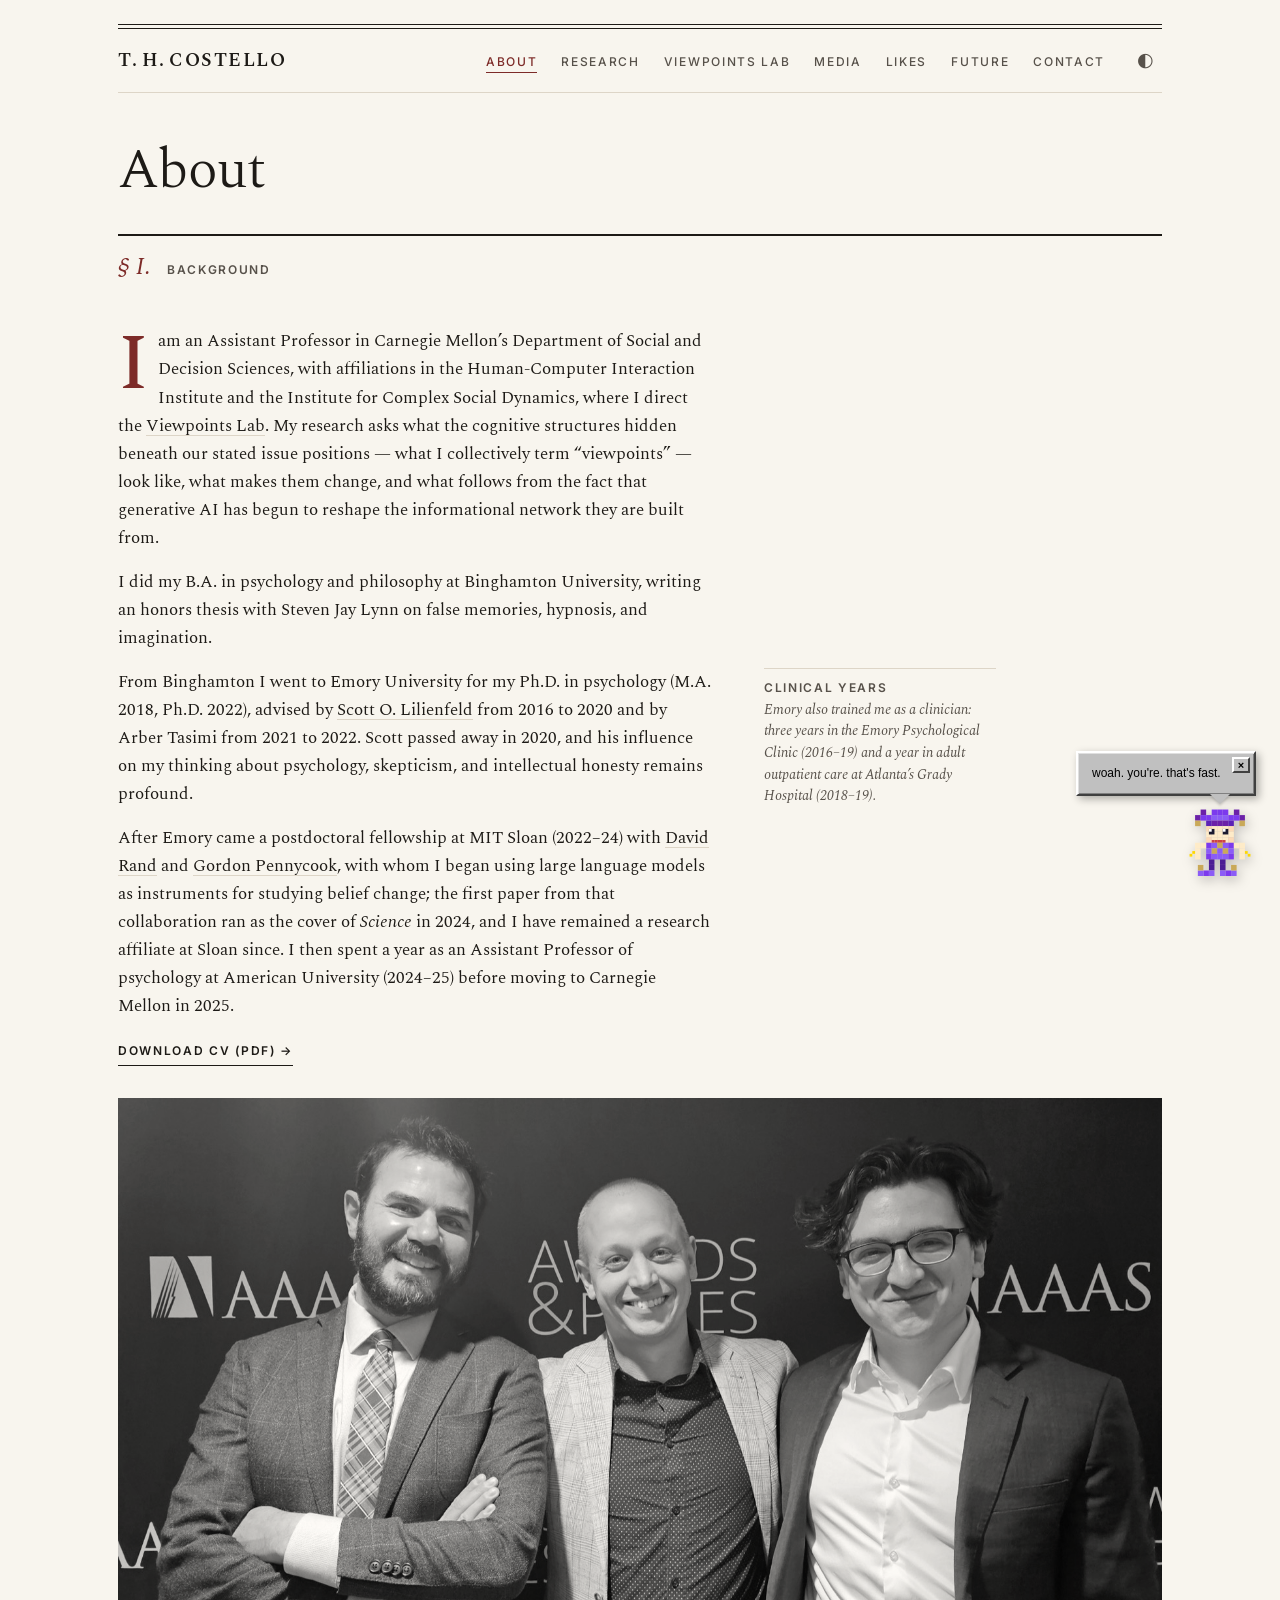
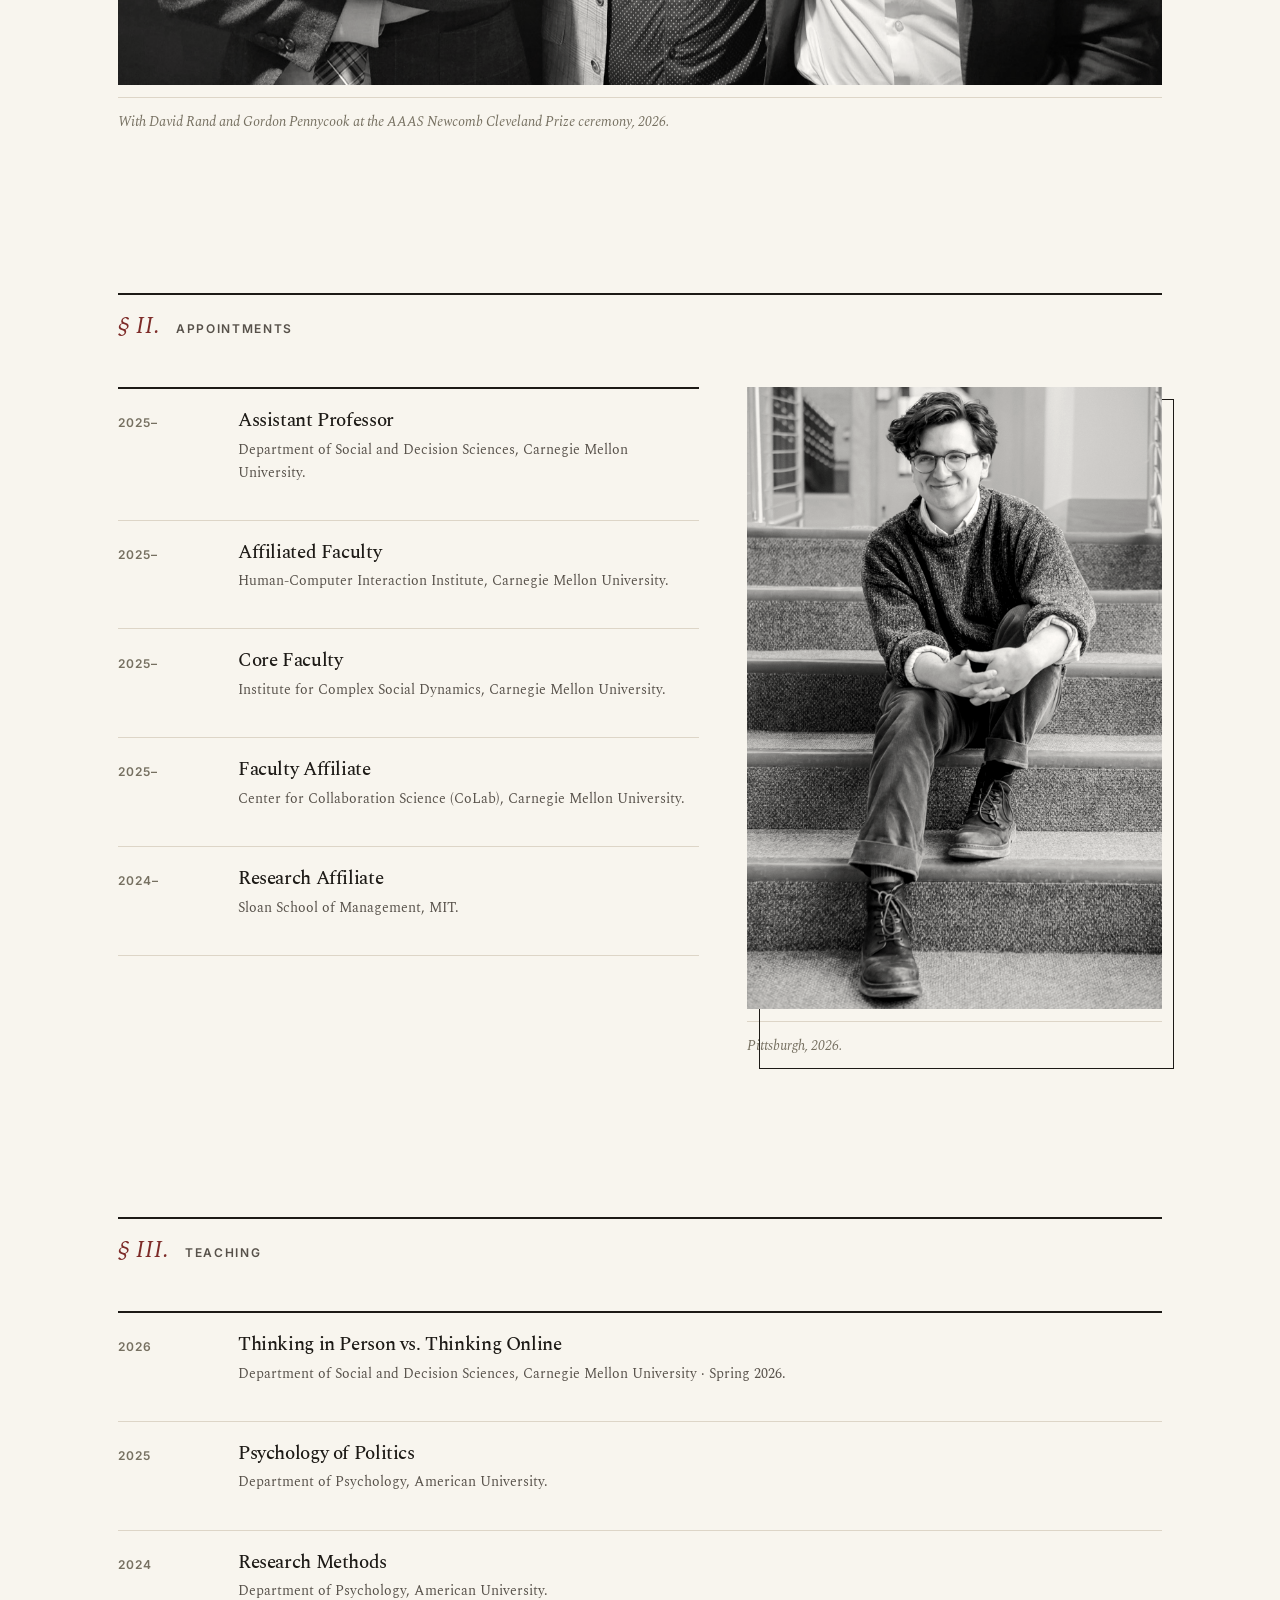
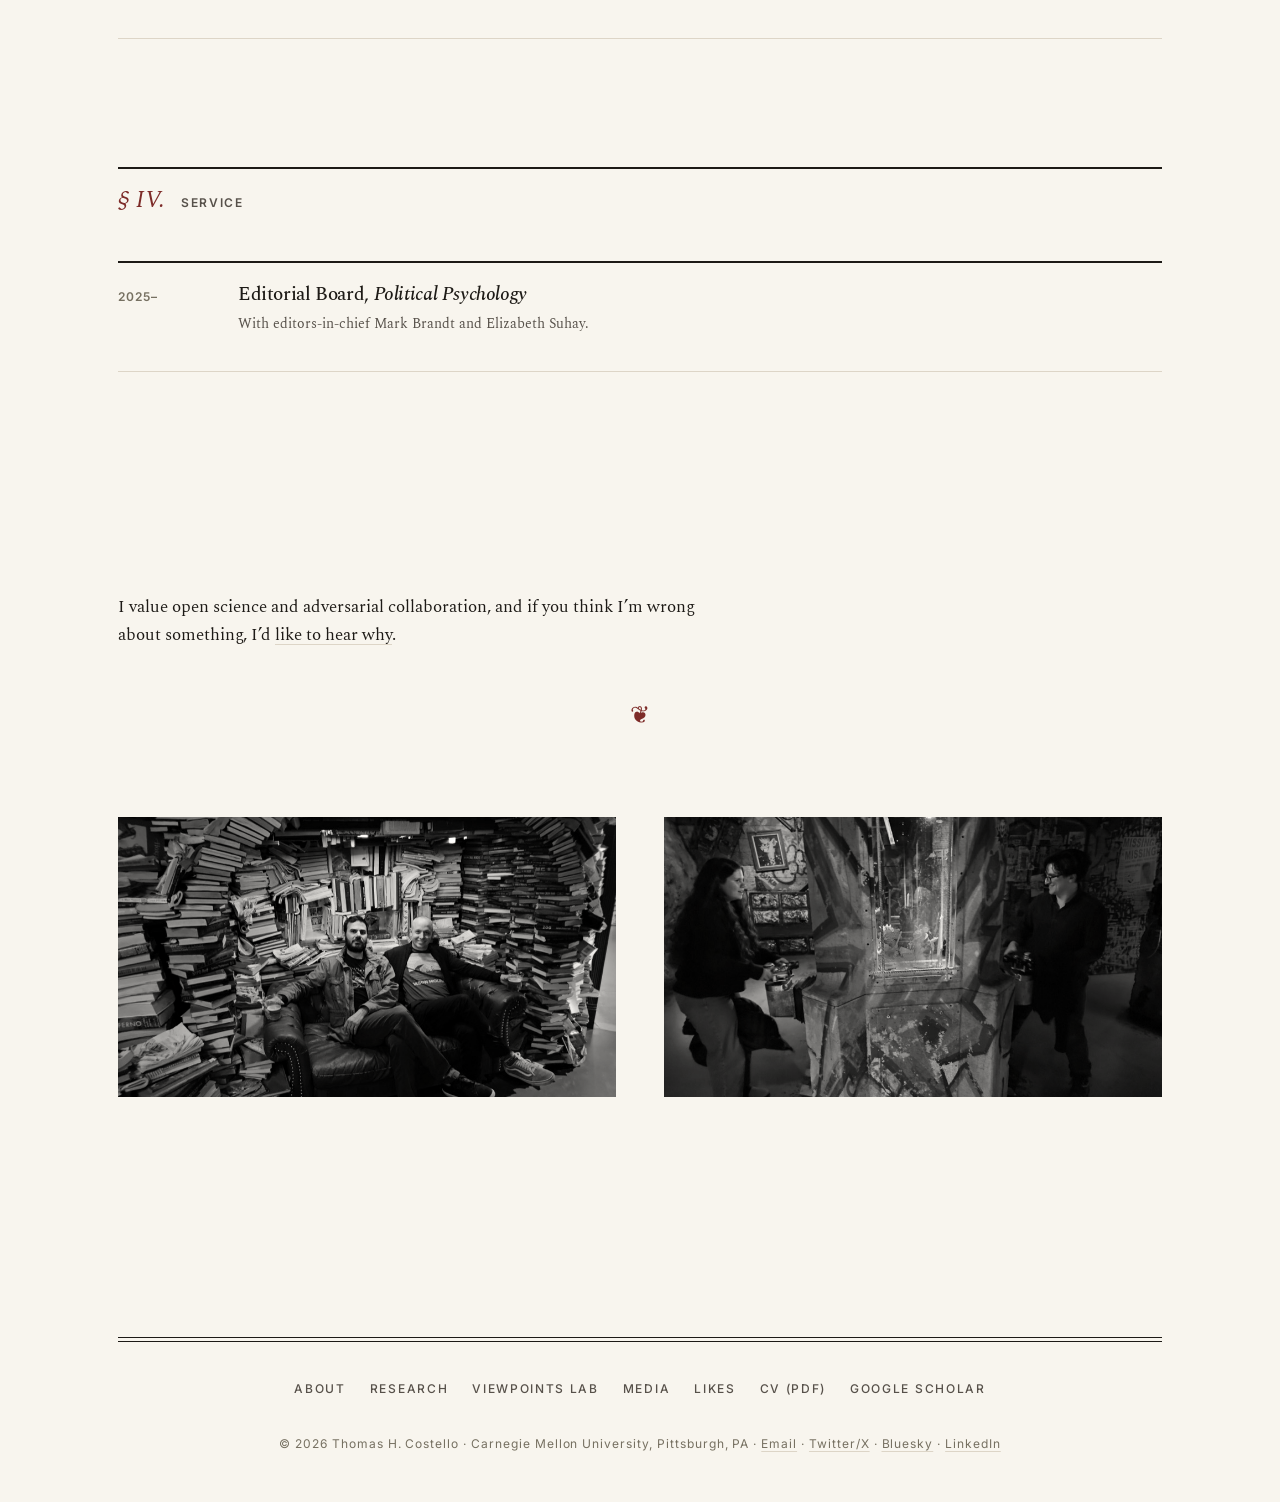
==== commit 6351a4b9: "Redesign site in editorial style with copy rewritten in my own voice - New design system: literary-j" ====
--- a/about.html
+++ b/about.html
@@ -3,329 +3,320 @@
 <head>
   <meta charset="UTF-8">
   <meta name="viewport" content="width=device-width, initial-scale=1.0">
-  <meta name="description" content="About Thomas H. Costello - Psychologist and computational social scientist at Carnegie Mellon University.">
+  <meta name="description" content="About Thomas H. Costello — psychologist at Carnegie Mellon University, where he directs the Viewpoints Lab in the Department of Social and Decision Sciences.">
+  <meta name="author" content="Thomas H. Costello">
 
   <!-- Canonical URL -->
   <link rel="canonical" href="https://thcostello.com/about.html">
 
   <!-- Open Graph -->
-  <meta property="og:title" content="About | Thomas H. Costello">
-  <meta property="og:description" content="About Thomas H. Costello - Psychologist and computational social scientist at Carnegie Mellon University.">
+  <meta property="og:title" content="About — Thomas H. Costello">
+  <meta property="og:description" content="Psychologist at Carnegie Mellon University, where he directs the Viewpoints Lab in the Department of Social and Decision Sciences.">
   <meta property="og:type" content="website">
   <meta property="og:url" content="https://thcostello.com/about.html">
-  <meta property="og:image" content="https://thcostello.com/science-cover.jpg">
+  <meta property="og:image" content="https://thcostello.com/assets/images/web/tom-2026-stairs.jpg">
   <meta property="og:site_name" content="Thomas H. Costello">
 
   <!-- Twitter Card -->
   <meta name="twitter:card" content="summary_large_image">
   <meta name="twitter:site" content="@tomstello_">
-  <meta name="twitter:title" content="About | Thomas H. Costello">
-  <meta name="twitter:description" content="About Thomas H. Costello - Psychologist and computational social scientist at Carnegie Mellon University.">
-  <meta name="twitter:image" content="https://thcostello.com/science-cover.jpg">
-
-  <title>About | Thomas H. Costello</title>
-
-  <link rel="icon" type="image/svg+xml" href="data:image/svg+xml,<svg xmlns='http://www.w3.org/2000/svg' viewBox='0 0 100 100'><text y='.9em' font-size='90'>◈</text></svg>">
+  <meta name="twitter:title" content="About — Thomas H. Costello">
+  <meta name="twitter:description" content="Psychologist and computational social scientist at Carnegie Mellon University.">
+  <meta name="twitter:image" content="https://thcostello.com/assets/images/web/tom-2026-stairs.jpg">
+
+  <title>About — Thomas H. Costello</title>
+
+  <!-- Favicon -->
+  <link rel="icon" type="image/svg+xml" href="data:image/svg+xml,<svg xmlns='http://www.w3.org/2000/svg' viewBox='0 0 100 100'><text y='.9em' font-size='90'>❧</text></svg>">
+
+  <!-- Apply stored theme before first paint -->
+  <script>
+    (function () {
+      try {
+        var t = localStorage.getItem('theme');
+        if (t) document.documentElement.setAttribute('data-theme', t);
+      } catch (e) {}
+    })();
+  </script>
+
+  <!-- Fonts -->
+  <link rel="preconnect" href="https://fonts.googleapis.com">
+  <link rel="preconnect" href="https://fonts.gstatic.com" crossorigin>
+  <link href="https://fonts.googleapis.com/css2?family=Spectral:ital,wght@0,200;0,300;0,400;0,500;0,600;1,300;1,400;1,500&family=Inter:wght@400;500;600&family=JetBrains+Mono:wght@400&display=swap" rel="stylesheet">
+
+  <!-- Styles -->
   <link rel="stylesheet" href="css/main.css">
   <link rel="stylesheet" href="css/puck.css">
 </head>
 <body>
   <a href="#main-content" class="skip-link">Skip to content</a>
 
-  <!-- Navigation -->
-  <nav class="nav" id="nav">
+  <!-- Masthead -->
+  <header class="masthead">
     <div class="container">
-      <div class="nav__inner">
-        <a href="index.html" class="nav__logo">T. H. Costello</a>
-
-        <button class="nav__toggle" id="nav-toggle" aria-label="Toggle navigation">
-          <span></span>
-          <span></span>
-          <span></span>
-        </button>
-
-        <ul class="nav__links" id="nav-links">
-          <li><a href="about.html" class="nav__link nav__link--active">about</a></li>
-          <li><a href="research.html" class="nav__link">research</a></li>
-          <li><a href="lab.html" class="nav__link">viewpoints lab</a></li>
-          <li><a href="media.html" class="nav__link">media</a></li>
-          <li><a href="likes.html" class="nav__link">likes</a></li>
-          <li><a href="future.html" class="nav__link">future</a></li>
-          <li><a href="contact.html" class="nav__link">contact</a></li>
+      <div class="masthead__rules"></div>
+      <div class="masthead__row">
+        <a href="index.html" class="masthead__wordmark">T.&thinsp;H.&thinsp;Costello</a>
+        <div class="masthead__right">
+          <nav class="masthead__nav" aria-label="Main navigation">
+            <ul>
+              <li><a href="about.html" class="masthead__link masthead__link--active">About</a></li>
+              <li><a href="research.html" class="masthead__link">Research</a></li>
+              <li><a href="lab.html" class="masthead__link">Viewpoints&nbsp;Lab</a></li>
+              <li><a href="media.html" class="masthead__link">Media</a></li>
+              <li><a href="likes.html" class="masthead__link">Likes</a></li>
+              <li><a href="future.html" class="masthead__link">Future</a></li>
+              <li><a href="contact.html" class="masthead__link">Contact</a></li>
+            </ul>
+          </nav>
+          <button class="theme-toggle" aria-label="Toggle dark mode" title="Paper / ink">◐</button>
+        </div>
+      </div>
+    </div>
+  </header>
+
+  <main id="main-content">
+
+    <!-- Page header -->
+    <header class="page-header">
+      <div class="container">
+        <h1 class="page-header__title settle" style="--i: 0;">About</h1>
+      </div>
+    </header>
+
+    <!-- § I — Background -->
+    <section class="section" style="padding-top: 0;">
+      <div class="container">
+        <div class="section-head" data-animate="fade-up">
+          <span class="section-head__no">§ I.</span>
+          <span class="section-head__title">Background</span>
+        </div>
+
+        <article class="article has-rail" data-animate="fade-up">
+          <div class="article__body">
+            <p class="drop-cap">
+              I am an Assistant Professor in Carnegie Mellon&rsquo;s Department of
+              Social and Decision Sciences, with affiliations in the Human-Computer
+              Interaction Institute and the Institute for Complex Social Dynamics,
+              where I direct the <a href="lab.html">Viewpoints Lab</a>. My research
+              asks what the cognitive structures hidden beneath our stated issue
+              positions &mdash; what I collectively term &ldquo;viewpoints&rdquo; &mdash;
+              look like, what makes them change, and what follows from the fact that
+              generative AI has begun to reshape the informational network they are
+              built from.
+            </p>
+
+            <p>
+              I did my B.A. in psychology and philosophy at Binghamton University,
+              writing an honors thesis with Steven Jay Lynn on false memories,
+              hypnosis, and imagination.
+            </p>
+
+            <p class="marginnote"><span class="sc">Clinical years</span><br>
+              Emory also trained me as a clinician: three years in the Emory
+              Psychological Clinic (2016–19) and a year in adult outpatient care at
+              Atlanta&rsquo;s Grady Hospital (2018–19).
+            </p>
+
+            <p>
+              From Binghamton I went to Emory University for my Ph.D. in psychology
+              (M.A. 2018, Ph.D. 2022), advised by
+              <a href="https://en.wikipedia.org/wiki/Scott_Lilienfeld" target="_blank" rel="noopener noreferrer">Scott O. Lilienfeld</a>
+              from 2016 to 2020 and by Arber Tasimi from 2021 to 2022. Scott passed
+              away in 2020, and his influence on my thinking about psychology,
+              skepticism, and intellectual honesty remains profound.
+            </p>
+
+            <p>
+              After Emory came a postdoctoral fellowship at MIT Sloan (2022–24) with
+              <a href="https://davidrand-cooperation.com/" target="_blank" rel="noopener noreferrer">David Rand</a>
+              and
+              <a href="https://gordonpennycook.com/" target="_blank" rel="noopener noreferrer">Gordon Pennycook</a>,
+              with whom I began using large language models as instruments for
+              studying belief change; the first paper from that collaboration ran as
+              the cover of <em>Science</em> in 2024, and I have remained a research
+              affiliate at Sloan since. I then spent a year as an Assistant Professor
+              of psychology at American University (2024–25) before moving to
+              Carnegie Mellon in 2025.
+            </p>
+
+            <a href="assets/docs/thomas-costello-cv.pdf" target="_blank" rel="noopener noreferrer" class="cta">Download CV (PDF)</a>
+          </div>
+        </article>
+
+        <figure class="figure" data-animate="fade-up">
+          <img src="assets/images/web/aaas-trio-2026.jpg" alt="Thomas Costello, David Rand, and Gordon Pennycook at the AAAS Newcomb Cleveland Prize ceremony" width="846" height="476">
+          <figcaption>With David Rand and Gordon Pennycook at the AAAS Newcomb Cleveland Prize ceremony, 2026.</figcaption>
+        </figure>
+      </div>
+    </section>
+
+    <!-- § II — Appointments -->
+    <section class="section">
+      <div class="container">
+        <div class="section-head" data-animate="fade-up">
+          <span class="section-head__no">§ II.</span>
+          <span class="section-head__title">Appointments</span>
+        </div>
+
+        <div class="duet duet--offset">
+          <div class="ledger" data-stagger>
+            <div class="ledger__row">
+              <span class="ledger__key">2025–</span>
+              <div>
+                <h2 class="ledger__title">Assistant Professor</h2>
+                <p class="ledger__detail">Department of Social and Decision Sciences, Carnegie Mellon University.</p>
+              </div>
+            </div>
+            <div class="ledger__row">
+              <span class="ledger__key">2025–</span>
+              <div>
+                <h2 class="ledger__title">Affiliated Faculty</h2>
+                <p class="ledger__detail">Human-Computer Interaction Institute, Carnegie Mellon University.</p>
+              </div>
+            </div>
+            <div class="ledger__row">
+              <span class="ledger__key">2025–</span>
+              <div>
+                <h2 class="ledger__title">Core Faculty</h2>
+                <p class="ledger__detail">Institute for Complex Social Dynamics, Carnegie Mellon University.</p>
+              </div>
+            </div>
+            <div class="ledger__row">
+              <span class="ledger__key">2025–</span>
+              <div>
+                <h2 class="ledger__title">Faculty Affiliate</h2>
+                <p class="ledger__detail">Center for Collaboration Science (CoLab), Carnegie Mellon University.</p>
+              </div>
+            </div>
+            <div class="ledger__row">
+              <span class="ledger__key">2024–</span>
+              <div>
+                <h2 class="ledger__title">Research Affiliate</h2>
+                <p class="ledger__detail">Sloan School of Management, MIT.</p>
+              </div>
+            </div>
+          </div>
+
+          <figure class="figure portrait" data-animate="fade-up" style="margin-top: 0;">
+            <img src="assets/images/web/tom-2026-steps-bw.jpg" alt="Thomas Costello seated on stone steps" width="1200" height="1800">
+            <figcaption>Pittsburgh, 2026.</figcaption>
+          </figure>
+        </div>
+      </div>
+    </section>
+
+    <!-- § III — Teaching -->
+    <section class="section">
+      <div class="container">
+        <div class="section-head" data-animate="fade-up">
+          <span class="section-head__no">§ III.</span>
+          <span class="section-head__title">Teaching</span>
+        </div>
+
+        <div class="ledger mt-8" data-stagger>
+          <div class="ledger__row">
+            <span class="ledger__key">2026</span>
+            <div>
+              <h2 class="ledger__title">Thinking in Person vs. Thinking Online</h2>
+              <p class="ledger__detail">Department of Social and Decision Sciences, Carnegie Mellon University · Spring 2026.</p>
+            </div>
+          </div>
+          <div class="ledger__row">
+            <span class="ledger__key">2025</span>
+            <div>
+              <h2 class="ledger__title">Psychology of Politics</h2>
+              <p class="ledger__detail">Department of Psychology, American University.</p>
+            </div>
+          </div>
+          <div class="ledger__row">
+            <span class="ledger__key">2024</span>
+            <div>
+              <h2 class="ledger__title">Research Methods</h2>
+              <p class="ledger__detail">Department of Psychology, American University.</p>
+            </div>
+          </div>
+        </div>
+      </div>
+    </section>
+
+    <!-- § IV — Service -->
+    <section class="section">
+      <div class="container">
+        <div class="section-head" data-animate="fade-up">
+          <span class="section-head__no">§ IV.</span>
+          <span class="section-head__title">Service</span>
+        </div>
+
+        <div class="ledger" data-stagger>
+          <div class="ledger__row">
+            <span class="ledger__key">2025–</span>
+            <div>
+              <h2 class="ledger__title">Editorial Board, <em>Political Psychology</em></h2>
+              <p class="ledger__detail">With editors-in-chief Mark Brandt and Elizabeth Suhay.</p>
+            </div>
+          </div>
+        </div>
+      </div>
+    </section>
+
+    <!-- § V — Outside the lab -->
+    <section class="section">
+      <div class="container">
+        <div class="section-head" data-animate="fade-up">
+          <span class="section-head__no">§ V.</span>
+          <span class="section-head__title">Outside the lab</span>
+        </div>
+
+        <div class="article__body" data-animate="fade-up">
+          <p>
+            I value open science and adversarial collaboration, and if you think
+            I&rsquo;m wrong about something, I&rsquo;d
+            <a href="contact.html">like to hear why</a>.
+          </p>
+        </div>
+
+        <span class="fleuron" aria-hidden="true">❦</span>
+
+        <div class="duet">
+          <figure class="figure" data-animate="fade-up">
+            <img src="book-room.jpg" alt="Thomas Costello in a room filled with books" width="900" height="506">
+          </figure>
+          <figure class="figure" data-animate="fade-up">
+            <img src="arcade.jpg" alt="Thomas Costello playing an arcade game" width="900" height="506">
+          </figure>
+        </div>
+      </div>
+    </section>
+
+  </main>
+
+  <!-- Footer / colophon -->
+  <footer class="footer">
+    <div class="container">
+      <div class="footer__rules"></div>
+      <nav class="footer__nav" aria-label="Footer navigation">
+        <ul>
+          <li><a href="about.html">About</a></li>
+          <li><a href="research.html">Research</a></li>
+          <li><a href="lab.html">Viewpoints Lab</a></li>
+          <li><a href="media.html">Media</a></li>
+          <li><a href="likes.html">Likes</a></li>
+          <li><a href="assets/docs/thomas-costello-cv.pdf" target="_blank" rel="noopener noreferrer">CV (PDF)</a></li>
+          <li><a href="https://scholar.google.com/citations?user=2oxoi9oAAAAJ&hl=en" target="_blank" rel="noopener noreferrer">Google Scholar</a></li>
         </ul>
-      </div>
-    </div>
-  </nav>
-
-  <!-- Page Header -->
-  <header class="page-header">
-    <div class="container">
-      <h1 class="page-header__title" data-animate="fade-up">About</h1>
-      <p class="page-header__subtitle" data-animate="fade-up">
-        The long and short of it
+      </nav>
+      <p class="footer__meta">
+        © 2026 Thomas H. Costello · Carnegie Mellon University, Pittsburgh, PA ·
+        <a href="mailto:thcostello1@gmail.com">Email</a> ·
+        <a href="https://twitter.com/tomstello_" target="_blank" rel="noopener noreferrer">Twitter/X</a> ·
+        <a href="https://bsky.app/profile/tomcostello.bsky.social" target="_blank" rel="noopener noreferrer">Bluesky</a> ·
+        <a href="https://www.linkedin.com/in/tom-costello-ba41b6105/" target="_blank" rel="noopener noreferrer">LinkedIn</a>
       </p>
     </div>
-  </header>
-
-  <!-- Main Content -->
-  <main id="main-content">
-    <!-- Bio Section -->
-    <section class="section">
-      <div class="container">
-        <div class="about-preview" style="align-items: start;">
-          <div class="about-preview__content" style="max-width: 100%;" data-animate="fade-up">
-
-            <p class="drop-cap" style="font-size: var(--text-lg); line-height: var(--leading-relaxed); margin-bottom: var(--space-6);">
-              I'm a psychologist who studies why people believe the things they do—and what
-              it takes for those beliefs to change. My work spans conspiracy theories, political
-              attitudes, misinformation, and the emerging science of AI-assisted persuasion.
-            </p>
-
-            <p style="margin-bottom: var(--space-6);">
-              I'm currently an <strong>Assistant Professor</strong> at
-              <strong>Carnegie Mellon University</strong>, where I hold appointments in the
-              Department of Social and Decision Sciences, the Human-Computer Interaction Institute,
-              and the Institute for Complex Social Dynamics. I also direct the
-              <a href="lab.html" class="link-underline">Viewpoints Lab</a>.
-            </p>
-
-            <p style="margin-bottom: var(--space-6);">
-              My recent research has focused on developing AI systems that can engage with
-              misinformation through dialogue rather than censorship. In a series of experiments,
-              my collaborators and I have shown that conversations with AI can durably reduce
-              belief in conspiracy theories, shift political attitudes, and even change behavior
-              around issues like vaccination and climate change. This work has been published in
-              <em>Science</em>, <em>Nature</em>, and <em>Nature Medicine</em>, and featured in
-              outlets from the <em>New York Times</em> to NBC Nightly News.
-            </p>
-
-            <p style="margin-bottom: var(--space-6);">
-              Before CMU, I was a postdoctoral fellow at <strong>MIT Sloan</strong> working with
-              <a href="https://davidrand-cooperation.com/" target="_blank" rel="noopener noreferrer" class="link-underline">David Rand</a>
-              and <a href="https://gordonpennycook.com/" target="_blank" rel="noopener noreferrer" class="link-underline">Gordon Pennycook</a>.
-              I completed my PhD in psychology at <strong>Emory University</strong> under the
-              mentorship of
-              <a href="https://en.wikipedia.org/wiki/Scott_Lilienfeld" target="_blank" rel="noopener noreferrer" class="link-underline">Scott O. Lilienfeld</a>
-              (2016–2020) and Arber Tasimi (2021–2022). Scott passed away in 2020, and his
-              influence on my thinking about psychology, skepticism, and intellectual honesty
-              remains profound.
-            </p>
-
-            <p style="margin-bottom: var(--space-6);">
-              I completed my B.A. in Psychology and Philosophy at
-              <strong>Binghamton University</strong> (SUNY), where I worked with Steve Lynn
-              on research into false memories, hypnosis, and imagination.
-            </p>
-
-          </div>
-
-          <div class="about-preview__image" data-animate="fade-up">
-            <!-- Photo -->
-            <figure style="margin: 0 0 var(--space-6) 0;">
-              <img src="tom-portrait.jpg" alt="Thomas Costello" style="width: 100%; border-radius: var(--radius-lg);">
-            </figure>
-
-            <!-- Quick Facts Card -->
-            <div class="card" style="margin-bottom: var(--space-4);">
-              <h4 style="font-family: var(--font-sans); font-size: var(--text-sm); font-weight: 600; text-transform: uppercase; letter-spacing: var(--tracking-widest); color: var(--color-muted); margin-bottom: var(--space-4);">Quick Facts</h4>
-              <ul style="list-style: none; font-size: var(--text-sm); line-height: 2;">
-                <li><strong>Position:</strong> Assistant Professor</li>
-                <li><strong>Institution:</strong> Carnegie Mellon University</li>
-                <li><strong>Department:</strong> Social & Decision Sciences</li>
-                <li><strong>PhD:</strong> Emory University, 2022</li>
-                <li><strong>Research:</strong> Belief, AI, Political Psychology</li>
-              </ul>
-            </div>
-
-            <a href="assets/docs/thomas-costello-cv.pdf" target="_blank" rel="noopener noreferrer" class="btn btn--primary" style="width: 100%; justify-content: center;">
-              Download CV (PDF)
-            </a>
-
-            <figure style="margin: var(--space-6) 0 0 0;">
-              <img src="tom-window.jpg" alt="Thomas Costello" style="width: 100%; border-radius: var(--radius-lg);">
-            </figure>
-          </div>
-        </div>
-      </div>
-    </section>
-
-    <!-- Epigraph -->
-    <section class="section" style="background-color: var(--color-bg-alt);">
-      <div class="container container--narrow">
-        <blockquote class="epigraph" data-animate="fade-up" style="border-left-color: var(--color-gold); max-width: 100%;">
-          "The whole problem with the world is that fools and fanatics are always so certain
-          of themselves, and wiser people so full of doubts."
-          <cite>Bertrand Russell</cite>
-        </blockquote>
-      </div>
-    </section>
-
-    <!-- Research Interests -->
-    <section class="section">
-      <div class="container container--narrow">
-        <h2 style="font-size: var(--text-2xl); margin-bottom: var(--space-8);" data-animate="fade-up">
-          Research Interests
-        </h2>
-
-        <div data-animate="fade-up">
-          <h3 style="font-size: var(--text-lg); margin-bottom: var(--space-3); color: var(--color-accent);">
-            AI & Persuasion
-          </h3>
-          <p style="margin-bottom: var(--space-6);">
-            How can AI systems be designed to engage with misinformation productively? I develop
-            and test dialogue-based interventions that use LLMs to address conspiracy theories,
-            vaccine hesitancy, climate skepticism, and polarized political attitudes.
-          </p>
-
-          <h3 style="font-size: var(--text-lg); margin-bottom: var(--space-3); color: var(--color-accent);">
-            Conspiracy Theories & Misinformation
-          </h3>
-          <p style="margin-bottom: var(--space-6);">
-            Why do people believe conspiracy theories? What psychological and social factors
-            predict susceptibility? And critically: what interventions actually work to reduce
-            these beliefs?
-          </p>
-
-          <h3 style="font-size: var(--text-lg); margin-bottom: var(--space-3); color: var(--color-accent);">
-            Political Psychology
-          </h3>
-          <p style="margin-bottom: var(--space-6);">
-            The psychology of political belief, with particular attention to authoritarianism,
-            rigidity, and the question of whether psychological asymmetries between left and
-            right are real or artifacts of measurement.
-          </p>
-
-          <h3 style="font-size: var(--text-lg); margin-bottom: var(--space-3); color: var(--color-accent);">
-            Personality & Individual Differences
-          </h3>
-          <p style="margin-bottom: var(--space-6);">
-            My earlier work examined the structure and correlates of personality, including
-            psychopathy, intellectual humility, and the interplay between personality and
-            political attitudes.
-          </p>
-        </div>
-      </div>
-    </section>
-
-    <!-- Education Timeline -->
-    <section class="section" style="background-color: var(--color-bg-alt);">
-      <div class="container container--narrow">
-        <h2 style="font-size: var(--text-2xl); margin-bottom: var(--space-8);" data-animate="fade-up">
-          Education
-        </h2>
-
-        <div data-animate="fade-up">
-          <div class="publication">
-            <p class="publication__year">2022</p>
-            <h4 class="publication__title">Ph.D., Psychology</h4>
-            <p class="publication__authors">Emory University</p>
-            <p class="publication__venue">Advisors: Scott O. Lilienfeld & Arber Tasimi</p>
-          </div>
-
-          <div class="publication">
-            <p class="publication__year">2018</p>
-            <h4 class="publication__title">M.A., Psychology</h4>
-            <p class="publication__authors">Emory University</p>
-            <p class="publication__venue">Advisor: Scott O. Lilienfeld</p>
-          </div>
-
-          <div class="publication">
-            <p class="publication__year">2016</p>
-            <h4 class="publication__title">B.A., Psychology & Philosophy</h4>
-            <p class="publication__authors">Binghamton University (SUNY)</p>
-            <p class="publication__venue">Honors Thesis Advisor: Steven Jay Lynn</p>
-          </div>
-        </div>
-      </div>
-    </section>
-
-    <!-- Personal Note -->
-    <section class="section">
-      <div class="container container--narrow">
-        <h2 style="font-size: var(--text-2xl); margin-bottom: var(--space-8);" data-animate="fade-up">
-          Beyond the CV
-        </h2>
-
-        <div data-animate="fade-up">
-          <p style="margin-bottom: var(--space-4);">
-            When I'm not running experiments or writing papers, I enjoy reading widely
-            (philosophy, history, fiction), thinking about the ethics of persuasion technology,
-            and occasionally reminding myself that not everything needs to be optimized.
-          </p>
-          <p style="margin-bottom: var(--space-8);">
-            I believe strongly in open science, adversarial collaboration, and the value of
-            engaging with ideas you disagree with. If you think I'm wrong about something,
-            I'd genuinely like to hear why.
-          </p>
-
-          <div style="display: grid; grid-template-columns: repeat(auto-fit, minmax(250px, 1fr)); gap: var(--space-6); margin-top: var(--space-2);">
-            <figure style="margin: 0;" data-animate="fade-up">
-              <img src="aaas-backdrop.jpg" alt="Thomas Costello with co-authors at the AAAS Awards & Prizes ceremony" style="width: 100%; border-radius: var(--radius-md);">
-              <figcaption style="font-size: var(--text-sm); color: var(--color-muted); margin-top: var(--space-2); font-style: italic;">With co-authors at the AAAS Awards & Prizes ceremony, 2026.</figcaption>
-            </figure>
-            <figure style="margin: 0;" data-animate="fade-up">
-              <img src="book-room.jpg" alt="Thomas Costello in a room filled with books" style="width: 100%; border-radius: var(--radius-md);">
-              <figcaption style="font-size: var(--text-sm); color: var(--color-muted); margin-top: var(--space-2); font-style: italic;">Surrounded by the right amount of books.</figcaption>
-            </figure>
-            <figure style="margin: 0;" data-animate="fade-up">
-              <img src="arcade.jpg" alt="Thomas Costello playing an arcade game" style="width: 100%; border-radius: var(--radius-md);">
-              <figcaption style="font-size: var(--text-sm); color: var(--color-muted); margin-top: var(--space-2); font-style: italic;">Occasionally reminding myself that not everything needs to be optimized.</figcaption>
-            </figure>
-          </div>
-        </div>
-      </div>
-    </section>
-  </main>
-
-  <!-- Footer -->
-  <footer class="footer">
-    <div class="container">
-      <div class="footer__grid">
-        <div class="footer__brand">
-          <p class="footer__logo">Thomas H. Costello</p>
-          <p class="footer__tagline">
-            Psychologist and computational social scientist studying belief,
-            persuasion, and the promise of AI for healthier discourse.
-          </p>
-        </div>
-
-        <div>
-          <h4 class="footer__heading">Navigate</h4>
-          <ul class="footer__links">
-            <li><a href="about.html">About</a></li>
-            <li><a href="research.html">Research</a></li>
-            <li><a href="lab.html">Viewpoints Lab</a></li>
-            <li><a href="media.html">Media</a></li>
-          </ul>
-        </div>
-
-        <div>
-          <h4 class="footer__heading">Research</h4>
-          <ul class="footer__links">
-            <li><a href="research.html#publications">Publications</a></li>
-            <li><a href="assets/docs/thomas-costello-cv.pdf" target="_blank" rel="noopener noreferrer">CV (PDF)</a></li>
-            <li><a href="https://scholar.google.com/citations?user=2oxoi9oAAAAJ&hl=en" target="_blank" rel="noopener noreferrer">Google Scholar</a></li>
-          </ul>
-        </div>
-
-        <div>
-          <h4 class="footer__heading">Connect</h4>
-          <ul class="footer__links">
-            <li><a href="mailto:thcostello1@gmail.com">Email</a></li>
-            <li><a href="https://twitter.com/tomstello_" target="_blank" rel="noopener noreferrer">Twitter/X</a></li>
-            <li><a href="https://bsky.app/profile/tomcostello.bsky.social" target="_blank" rel="noopener noreferrer">Bluesky</a></li>
-            <li><a href="https://www.linkedin.com/in/tom-costello-ba41b6105/" target="_blank" rel="noopener noreferrer">LinkedIn</a></li>
-          </ul>
-        </div>
-      </div>
-
-      <div class="footer__bottom">
-        <p>&copy; 2026 Thomas H. Costello. All rights reserved.</p>
-        <p>Carnegie Mellon University · Pittsburgh, PA</p>
-      </div>
-    </div>
   </footer>
 
+  <!-- JavaScript -->
   <script src="js/main.js"></script>
   <script src="js/puck.js"></script>
 </body>
--- a/css/main.css
+++ b/css/main.css
@@ -1,1179 +1,877 @@
 /* ==========================================================================
-   Main Stylesheet - Thomas H. Costello
+   main.css — editorial system
+   A literary-journal treatment: set type, hairline rules, marginalia.
+   Depends on variables.css (tokens) and animations.css (motion).
+   Fonts are loaded per-page via <link> (no render-blocking @import).
    ========================================================================== */
 
 @import url('variables.css');
 @import url('animations.css');
 
-/* Google Fonts */
-@import url('https://fonts.googleapis.com/css2?family=Inter:wght@300;400;500;600&family=Spectral:ital,wght@0,400;0,500;0,600;1,400;1,500&display=swap');
-
-/* ==========================================================================
-   Reset & Base
-   ========================================================================== */
-
-*, *::before, *::after {
-  box-sizing: border-box;
+/* --------------------------------------------------------------------------
+   1. Reset & base
+   -------------------------------------------------------------------------- */
+
+*,
+*::before,
+*::after {
   margin: 0;
   padding: 0;
+  box-sizing: border-box;
 }
 
 html {
   scroll-behavior: smooth;
+  -webkit-text-size-adjust: 100%;
+}
+
+body {
+  font-family: var(--font-serif);
+  font-size: var(--text-base);
+  font-weight: 400;
+  line-height: var(--leading-base);
+  color: var(--ink);
+  background-color: var(--paper);
   -webkit-font-smoothing: antialiased;
   -moz-osx-font-smoothing: grayscale;
-}
-
-body {
-  font-family: var(--font-sans);
-  font-size: var(--text-base);
-  line-height: var(--leading-normal);
-  color: var(--color-text);
-  background-color: var(--color-bg);
-  min-height: 100vh;
-}
-
-/* Selection */
+  transition: background-color var(--t-base) ease, color var(--t-base) ease;
+}
+
 ::selection {
-  background-color: var(--color-highlight);
-  color: var(--color-text);
-}
-
-/* ==========================================================================
-   Typography
-   ========================================================================== */
+  background-color: var(--selection);
+  color: var(--ink);
+}
+
+img,
+svg,
+video {
+  display: block;
+  max-width: 100%;
+  height: auto;
+}
+
+/* --------------------------------------------------------------------------
+   2. Accessibility
+   -------------------------------------------------------------------------- */
+
+.skip-link {
+  position: absolute;
+  top: -100%;
+  left: var(--space-4);
+  z-index: var(--z-menu);
+  padding: var(--space-2) var(--space-4);
+  background: var(--ink);
+  color: var(--paper);
+  font-family: var(--font-sans);
+  font-size: var(--text-sm);
+  text-decoration: none;
+}
+
+.skip-link:focus {
+  top: var(--space-4);
+}
+
+:focus-visible {
+  outline: 2px solid var(--accent);
+  outline-offset: 3px;
+}
+
+/* --------------------------------------------------------------------------
+   3. Typography
+   -------------------------------------------------------------------------- */
 
 h1, h2, h3, h4, h5, h6 {
   font-family: var(--font-serif);
   font-weight: 500;
-  line-height: var(--leading-tight);
-  color: var(--color-text);
-}
-
-h1 {
-  font-size: var(--text-4xl);
+  line-height: var(--leading-snug);
   letter-spacing: var(--tracking-tight);
-}
-
-h2 {
-  font-size: var(--text-3xl);
-  letter-spacing: var(--tracking-tight);
-}
-
-h3 {
-  font-size: var(--text-2xl);
-}
-
-h4 {
-  font-size: var(--text-xl);
-}
-
-h5 {
-  font-size: var(--text-lg);
-}
-
-h6 {
-  font-size: var(--text-base);
-  font-weight: 600;
+  text-wrap: balance;
 }
 
 p {
   margin-bottom: var(--space-4);
 }
 
-p:last-child {
-  margin-bottom: 0;
-}
-
-/* Links */
+em, cite {
+  font-style: italic;
+}
+
+.smallcaps,
+.sc {
+  font-family: var(--font-sans);
+  font-size: var(--text-xs);
+  font-weight: 600;
+  letter-spacing: var(--tracking-caps);
+  text-transform: uppercase;
+  color: var(--ink-soft);
+}
+
+.kicker {
+  display: block;
+  font-family: var(--font-sans);
+  font-size: var(--text-xs);
+  font-weight: 600;
+  letter-spacing: var(--tracking-caps);
+  text-transform: uppercase;
+  color: var(--accent);
+  margin-bottom: var(--space-3);
+}
+
+.drop-cap::first-letter {
+  float: left;
+  font-size: 4.6em;
+  line-height: 0.78;
+  padding: 0.08em 0.12em 0 0;
+  font-weight: 500;
+  color: var(--accent);
+}
+
+.fleuron {
+  display: block;
+  text-align: center;
+  color: var(--accent);
+  font-size: var(--text-lg);
+  margin: var(--space-12) 0;
+  user-select: none;
+}
+
+/* Links: quiet underlines that wake up */
 a {
-  color: var(--color-accent);
+  color: inherit;
+  text-decoration: underline;
+  text-decoration-color: var(--rule);
+  text-decoration-thickness: 1px;
+  text-underline-offset: 0.22em;
+  transition: color var(--t-fast) ease, text-decoration-color var(--t-fast) ease;
+}
+
+a:hover {
+  color: var(--accent);
+  text-decoration-color: var(--accent);
+}
+
+/* Editorial CTA: small caps with an arrow that steps forward */
+.cta {
+  display: inline-block;
+  font-family: var(--font-sans);
+  font-size: var(--text-xs);
+  font-weight: 600;
+  letter-spacing: var(--tracking-caps);
+  text-transform: uppercase;
+  color: var(--ink);
   text-decoration: none;
-  transition: color var(--transition-fast);
-}
-
-a:hover {
-  color: var(--color-accent-hover);
-}
-
-/* Focus styles for keyboard navigation */
-a:focus,
-button:focus,
-input:focus,
-select:focus,
-textarea:focus,
-[tabindex]:focus {
-  outline: 2px solid var(--color-accent);
-  outline-offset: 2px;
-}
-
-/* Focus-visible for better UX (only show on keyboard nav) */
-a:focus:not(:focus-visible),
-button:focus:not(:focus-visible) {
-  outline: none;
-}
-
-a:focus-visible,
-button:focus-visible,
-input:focus-visible,
-select:focus-visible,
-textarea:focus-visible,
-[tabindex]:focus-visible {
-  outline: 2px solid var(--color-accent);
-  outline-offset: 2px;
-}
-
-/* Skip to content link */
-.skip-link {
-  position: absolute;
-  top: -40px;
-  left: 0;
-  background: var(--color-accent);
-  color: white;
-  padding: var(--space-2) var(--space-4);
-  z-index: 1000;
-  transition: top var(--transition-fast);
-}
-
-.skip-link:focus {
-  top: 0;
-}
-
-/* Animated underline for text links */
-.link-underline {
+  border-bottom: 1px solid var(--rule-strong);
+  padding-bottom: 0.3em;
+}
+
+.cta::after {
+  content: '\2192';
+  display: inline-block;
+  margin-left: 0.6ch;
+  transition: transform var(--t-fast) ease;
+}
+
+.cta:hover {
+  color: var(--accent);
+  border-bottom-color: var(--accent);
+}
+
+.cta:hover::after {
+  transform: translateX(0.4ch);
+}
+
+/* Legacy .btn classes resolve to the CTA look */
+.btn,
+.btn--primary,
+.btn--secondary,
+.btn--ghost {
+  display: inline-block;
+  font-family: var(--font-sans);
+  font-size: var(--text-xs);
+  font-weight: 600;
+  letter-spacing: var(--tracking-caps);
+  text-transform: uppercase;
+  color: var(--ink);
+  text-decoration: none;
+  border: none;
+  border-bottom: 1px solid var(--rule-strong);
+  background: none;
+  padding: 0 0 0.3em 0;
+  cursor: pointer;
+}
+
+.btn:hover,
+.btn--primary:hover,
+.btn--secondary:hover,
+.btn--ghost:hover {
+  color: var(--accent);
+  border-bottom-color: var(--accent);
+}
+
+/* --------------------------------------------------------------------------
+   4. Rules (the printed kind)
+   -------------------------------------------------------------------------- */
+
+.rule {
+  border: 0;
+  border-top: 1px solid var(--rule);
+}
+
+.rule-strong {
+  border: 0;
+  border-top: 2px solid var(--rule-strong);
+}
+
+.rule-double {
+  border: 0;
+  border-top: 1px solid var(--rule-strong);
   position: relative;
-  display: inline;
-}
-
-.link-underline::after {
+  height: 4px;
+}
+
+.rule-double::after {
   content: '';
   position: absolute;
-  bottom: -2px;
+  top: 3px;
   left: 0;
+  right: 0;
+  border-top: 1px solid var(--rule-strong);
+}
+
+/* --------------------------------------------------------------------------
+   5. Layout containers
+   -------------------------------------------------------------------------- */
+
+.container {
   width: 100%;
-  height: 1px;
-  background-color: var(--color-accent);
-  transform: scaleX(0);
-  transform-origin: right;
-  transition: transform var(--transition-base);
-}
-
-.link-underline:hover::after {
-  transform: scaleX(1);
-  transform-origin: left;
-}
-
-/* Drop cap for opening paragraphs */
-.drop-cap::first-letter {
-  float: left;
+  max-width: var(--page-max);
+  margin-inline: auto;
+  padding-inline: var(--gutter);
+}
+
+.container--narrow {
+  max-width: 800px;
+}
+
+.section {
+  padding-block: var(--space-16);
+}
+
+/* Numbered section heading over a strong rule */
+.section-head {
+  border-top: 2px solid var(--rule-strong);
+  padding-top: var(--space-3);
+  margin-bottom: var(--space-10);
+  display: flex;
+  align-items: baseline;
+  gap: var(--space-4);
+}
+
+.section-head__no {
   font-family: var(--font-serif);
-  font-size: 3.5em;
-  line-height: 0.8;
-  padding-right: 0.1em;
-  color: var(--color-accent);
+  font-style: italic;
+  font-weight: 400;
+  font-size: var(--text-lg);
+  color: var(--accent);
+  flex-shrink: 0;
+}
+
+.section-head__title {
+  font-family: var(--font-sans);
+  font-size: var(--text-xs);
+  font-weight: 600;
+  letter-spacing: var(--tracking-caps);
+  text-transform: uppercase;
+  color: var(--ink-soft);
+}
+
+.section-head__aside {
+  margin-left: auto;
+  font-family: var(--font-serif);
+  font-style: italic;
+  font-size: var(--text-sm);
+  color: var(--ink-faint);
+}
+
+/* --------------------------------------------------------------------------
+   6. Masthead
+   -------------------------------------------------------------------------- */
+
+.masthead {
+  padding-top: var(--space-6);
+  background: var(--paper);
+}
+
+.masthead__rules {
+  border-top: 1px solid var(--rule-strong);
+  border-bottom: 1px solid var(--rule-strong);
+  height: 5px;
+  margin-bottom: var(--space-4);
+}
+
+.masthead__row {
+  display: flex;
+  align-items: baseline;
+  justify-content: space-between;
+  gap: var(--space-2) var(--space-6);
+  flex-wrap: wrap;
+  padding-bottom: var(--space-4);
+  border-bottom: 1px solid var(--rule);
+}
+
+.masthead__wordmark {
+  font-family: var(--font-serif);
+  font-size: var(--text-md);
+  font-weight: 600;
+  letter-spacing: var(--tracking-wide);
+  text-transform: uppercase;
+  text-decoration: none;
+  color: var(--ink);
+  white-space: nowrap;
+}
+
+.masthead__wordmark:hover {
+  color: var(--accent);
+}
+
+.masthead__right {
+  display: flex;
+  align-items: baseline;
+  gap: var(--space-6);
+}
+
+.masthead__nav ul {
+  display: flex;
+  flex-wrap: wrap;
+  gap: var(--space-2) var(--space-6);
+  list-style: none;
+}
+
+.masthead__link {
+  font-family: var(--font-sans);
+  font-size: var(--text-xs);
   font-weight: 500;
-}
-
-/* Pull quotes / Epigraphs */
-.epigraph {
+  letter-spacing: var(--tracking-caps);
+  text-transform: uppercase;
+  text-decoration: none;
+  color: var(--ink-soft);
+  padding-bottom: 0.35em;
+  background-image: linear-gradient(var(--accent), var(--accent));
+  background-repeat: no-repeat;
+  background-position: left bottom;
+  background-size: 0% 1px;
+  transition: background-size var(--t-base) var(--ease-settle), color var(--t-fast) ease;
+}
+
+.masthead__link:hover {
+  color: var(--ink);
+  background-size: 100% 1px;
+}
+
+.masthead__link--active {
+  color: var(--accent);
+  background-size: 100% 1px;
+}
+
+.theme-toggle {
+  font-family: var(--font-serif);
+  font-size: var(--text-md);
+  line-height: 1;
+  background: none;
+  border: none;
+  color: var(--ink-soft);
+  cursor: pointer;
+  padding: var(--space-1) var(--space-2);
+  transition: color var(--t-fast) ease, transform var(--t-slow) var(--ease-settle);
+}
+
+.theme-toggle:hover {
+  color: var(--accent);
+}
+
+[data-theme="dark"] .theme-toggle {
+  transform: rotate(180deg);
+}
+
+/* --------------------------------------------------------------------------
+   7. Folio (title-page hero)
+   -------------------------------------------------------------------------- */
+
+.folio {
+  padding-block: var(--space-16) var(--space-12);
+}
+
+.folio__slug {
+  display: flex;
+  justify-content: space-between;
+  gap: var(--space-4);
+  flex-wrap: wrap;
+  font-family: var(--font-sans);
+  font-size: var(--text-xs);
+  font-weight: 500;
+  letter-spacing: var(--tracking-caps);
+  text-transform: uppercase;
+  color: var(--ink-faint);
+  margin-bottom: var(--space-10);
+}
+
+.folio__title {
+  font-size: var(--text-display);
+  font-weight: 300;
+  line-height: var(--leading-tight);
+  letter-spacing: var(--tracking-tight);
+  max-width: 18ch;
+  margin-bottom: var(--space-8);
+}
+
+.folio__title em {
+  font-style: italic;
+  font-weight: 300;
+  color: var(--accent);
+}
+
+.folio__lede {
+  font-size: var(--text-lg);
+  line-height: var(--leading-base);
+  max-width: 56ch;
+  color: var(--ink-soft);
+  margin-bottom: var(--space-8);
+}
+
+.folio__actions {
+  display: flex;
+  gap: var(--space-8);
+  flex-wrap: wrap;
+}
+
+/* Page header for interior pages */
+.page-header {
+  padding-block: var(--space-12) var(--space-8);
+}
+
+.page-header__title {
+  font-size: var(--text-3xl);
+  font-weight: 300;
+  line-height: var(--leading-tight);
+}
+
+.page-header__sub {
+  margin-top: var(--space-4);
+  font-size: var(--text-md);
+  font-style: italic;
+  color: var(--ink-soft);
+  max-width: 58ch;
+}
+
+/* --------------------------------------------------------------------------
+   9. Article column with margin rail (Tufte-style sidenotes)
+   -------------------------------------------------------------------------- */
+
+.article {
+  max-width: calc(var(--measure) + var(--rail) + var(--rail-gap));
+}
+
+.article__body {
+  max-width: var(--measure);
+  counter-reset: sidenote;
+}
+
+.sidenote,
+.marginnote {
+  font-family: var(--font-serif);
+  font-size: var(--text-sm);
+  line-height: 1.55;
+  color: var(--ink-soft);
+}
+
+@media (min-width: 1024px) {
+  .has-rail {
+    padding-right: calc(var(--rail) + var(--rail-gap));
+  }
+
+  .has-rail .sidenote,
+  .has-rail .marginnote {
+    float: right;
+    clear: right;
+    width: var(--rail);
+    margin-right: calc(-1 * (var(--rail) + var(--rail-gap)));
+    margin-bottom: var(--space-4);
+  }
+}
+
+/* Numbered sidenotes */
+.sidenote-ref {
+  counter-increment: sidenote;
+  font-family: var(--font-sans);
+  font-size: 0.7em;
+  font-weight: 600;
+  color: var(--accent);
+  vertical-align: super;
+  line-height: 0;
+}
+
+.sidenote-ref::after {
+  content: counter(sidenote);
+}
+
+.sidenote::before {
+  content: counter(sidenote) '.\00a0';
+  font-family: var(--font-sans);
+  font-size: var(--text-xs);
+  font-weight: 600;
+  color: var(--accent);
+}
+
+/* Unnumbered margin annotations get a hairline cap */
+.marginnote {
+  border-top: 1px solid var(--rule);
+  padding-top: var(--space-2);
+  font-style: italic;
+}
+
+.marginnote .sc,
+.marginnote .smallcaps {
+  font-style: normal;
+}
+
+/* On narrow screens, notes tuck inline with a rule at the left */
+@media (max-width: 1023px) {
+  .sidenote,
+  .marginnote {
+    display: block;
+    margin-block: var(--space-4);
+    padding-left: var(--space-4);
+    border-left: 2px solid var(--rule);
+    border-top: none;
+  }
+}
+
+/* --------------------------------------------------------------------------
+   10. Entries (featured work, media items — editorial rows, not cards)
+   -------------------------------------------------------------------------- */
+
+.entry {
+  border-top: 1px solid var(--rule);
+  padding-block: var(--space-8);
+  display: grid;
+  grid-template-columns: 3.5rem 1fr;
+  gap: var(--space-2) var(--space-6);
+}
+
+.entry:last-child {
+  border-bottom: 1px solid var(--rule);
+}
+
+.entry__no {
+  grid-row: span 5;
   font-family: var(--font-serif);
   font-style: italic;
   font-size: var(--text-lg);
-  color: var(--color-text-light);
-  border-left: 2px solid var(--color-accent-light);
-  padding-left: var(--space-6);
-  margin: var(--space-8) 0;
-  max-width: 600px;
-}
-
-.epigraph cite {
-  display: block;
-  font-style: normal;
+  color: var(--accent);
+}
+
+.entry__venue {
+  font-family: var(--font-sans);
+  font-size: var(--text-xs);
+  font-weight: 600;
+  letter-spacing: var(--tracking-caps);
+  text-transform: uppercase;
+  color: var(--ink-faint);
+}
+
+.entry__title {
+  font-size: var(--text-xl);
+  font-weight: 400;
+  line-height: var(--leading-snug);
+  max-width: 32ch;
+}
+
+.entry__title a {
+  text-decoration: none;
+}
+
+.entry__title a:hover {
+  color: var(--accent);
+}
+
+.entry__desc {
+  color: var(--ink-soft);
+  max-width: 58ch;
+  margin-bottom: var(--space-2);
+}
+
+@media (max-width: 640px) {
+  .entry {
+    grid-template-columns: 1fr;
+  }
+
+  .entry__no {
+    grid-row: auto;
+  }
+}
+
+/* --------------------------------------------------------------------------
+   11. Bibliography (publication lists)
+   -------------------------------------------------------------------------- */
+
+.bib-year {
+  font-family: var(--font-sans);
+  font-size: var(--text-xs);
+  font-weight: 600;
+  letter-spacing: var(--tracking-caps);
+  text-transform: uppercase;
+  color: var(--ink-faint);
+  border-top: 1px solid var(--rule);
+  padding-top: var(--space-3);
+  margin: var(--space-10) 0 var(--space-6);
+}
+
+.bib {
+  list-style: none;
+}
+
+.bib li {
+  padding-left: 2.25rem;
+  text-indent: -2.25rem;
+  margin-bottom: var(--space-5);
+  line-height: var(--leading-base);
+}
+
+.bib .me {
+  font-weight: 600;
+}
+
+.bib .jnl {
+  font-style: italic;
+}
+
+.bib-tags {
+  display: inline;
+  margin-left: 1ch;
+  white-space: nowrap;
+}
+
+.bib-tags a,
+.bib-badge {
+  font-family: var(--font-mono);
+  font-size: var(--text-xs);
+  letter-spacing: 0.02em;
+  text-decoration: none;
+  color: var(--accent);
+  margin-right: var(--space-3);
+}
+
+.bib-tags a:hover {
+  text-decoration: underline;
+  text-underline-offset: 0.2em;
+}
+
+.bib-badge {
+  color: var(--gold);
+}
+
+/* --------------------------------------------------------------------------
+   12. Figures & images (duotone at rest, color on attention)
+   -------------------------------------------------------------------------- */
+
+.figure {
+  margin-block: var(--space-8);
+}
+
+.figure img {
+  width: 100%;
+  filter: grayscale(1) sepia(0.06) contrast(1.02);
+  transition: filter var(--t-slow) ease;
+}
+
+.figure:hover img,
+.figure:focus-within img {
+  filter: none;
+}
+
+.figure figcaption {
   font-size: var(--text-sm);
-  color: var(--color-muted);
-  margin-top: var(--space-2);
-}
-
-.epigraph cite::before {
-  content: '— ';
-}
-
-/* Small caps */
-.small-caps {
-  font-variant: small-caps;
-  letter-spacing: var(--tracking-wide);
-}
-
-/* ==========================================================================
-   Layout
-   ========================================================================== */
-
-.container {
-  width: 100%;
-  max-width: var(--max-width);
-  margin: 0 auto;
-  padding: 0 var(--gutter);
-}
-
-.container--narrow {
-  max-width: var(--max-width-narrow);
-}
-
-.container--wide {
-  max-width: var(--max-width-wide);
-}
-
-.section {
-  padding: var(--space-16) 0;
-}
-
-.section--lg {
-  padding: var(--space-24) 0;
-}
-
-/* ==========================================================================
-   Navigation
-   ========================================================================== */
-
-.nav {
-  position: fixed;
-  top: 0;
-  left: 0;
-  right: 0;
-  z-index: var(--z-fixed);
-  padding: var(--space-4) 0;
-  background-color: rgba(250, 248, 245, 0.9);
-  backdrop-filter: blur(10px);
-  -webkit-backdrop-filter: blur(10px);
-  transition: all var(--transition-base);
-}
-
-.nav--scrolled {
-  padding: var(--space-3) 0;
-  box-shadow: var(--shadow-sm);
-}
-
-.nav__inner {
-  display: flex;
-  align-items: center;
-  justify-content: space-between;
-}
-
-.nav__logo {
-  font-family: var(--font-serif);
-  font-size: var(--text-lg);
-  font-weight: 500;
-  color: var(--color-text);
-  text-decoration: none;
-  letter-spacing: var(--tracking-tight);
-}
-
-.nav__logo:hover {
-  color: var(--color-accent);
-}
-
-.nav__links {
-  display: flex;
-  gap: var(--space-8);
-  list-style: none;
-}
-
-.nav__link {
-  font-size: var(--text-sm);
-  font-weight: 400;
-  color: var(--color-text-light);
-  text-decoration: none;
-  letter-spacing: var(--tracking-wide);
-  text-transform: lowercase;
-  transition: color var(--transition-fast);
+  font-style: italic;
+  color: var(--ink-faint);
+  padding-top: var(--space-3);
+  border-top: 1px solid var(--rule);
+  margin-top: var(--space-3);
+}
+
+.figure--plain img {
+  filter: none;
+}
+
+/* Portrait with an offset printed frame */
+.portrait {
   position: relative;
 }
 
-.nav__link::after {
+.portrait img {
+  position: relative;
+  z-index: 1;
+}
+
+.portrait::after {
   content: '';
   position: absolute;
-  bottom: -4px;
-  left: 0;
-  width: 100%;
-  height: 1px;
-  background-color: var(--color-accent);
-  transform: scaleX(0);
-  transition: transform var(--transition-base);
-}
-
-.nav__link:hover,
-.nav__link--active {
-  color: var(--color-accent);
-}
-
-.nav__link:hover::after,
-.nav__link--active::after {
-  transform: scaleX(1);
-}
-
-/* Mobile menu */
-.nav__toggle {
-  display: none;
-  background: none;
-  border: none;
-  cursor: pointer;
-  padding: var(--space-2);
-}
-
-.nav__toggle span {
-  display: block;
-  width: 24px;
-  height: 2px;
-  background-color: var(--color-text);
-  margin: 5px 0;
-  transition: var(--transition-fast);
-}
-
-@media (max-width: 768px) {
-  .nav__toggle {
-    display: block;
+  inset: var(--space-3) calc(-1 * var(--space-3)) calc(-1 * var(--space-3)) var(--space-3);
+  border: 1px solid var(--rule-strong);
+  z-index: 0;
+}
+
+/* --------------------------------------------------------------------------
+   14. Ledger (honors, appointments, talks — keyed rows)
+   -------------------------------------------------------------------------- */
+
+.ledger {
+  border-top: 2px solid var(--rule-strong);
+}
+
+.ledger__row {
+  display: grid;
+  grid-template-columns: 6rem 1fr;
+  gap: var(--space-6);
+  padding-block: var(--space-5);
+  border-bottom: 1px solid var(--rule);
+}
+
+.ledger__key {
+  font-family: var(--font-sans);
+  font-size: var(--text-xs);
+  font-weight: 600;
+  letter-spacing: var(--tracking-wide);
+  text-transform: uppercase;
+  color: var(--ink-faint);
+  padding-top: 0.35em;
+}
+
+.ledger__title {
+  font-size: var(--text-md);
+  font-weight: 500;
+}
+
+.ledger__detail {
+  color: var(--ink-soft);
+  font-size: var(--text-sm);
+  margin-top: var(--space-1);
+}
+
+@media (max-width: 540px) {
+  .ledger__row {
+    grid-template-columns: 1fr;
+    gap: var(--space-1);
   }
-
-  .nav__links {
-    position: fixed;
-    top: 0;
-    right: -100%;
-    width: 100%;
-    height: 100vh;
-    background-color: var(--color-bg);
-    flex-direction: column;
-    justify-content: center;
-    align-items: center;
-    gap: var(--space-8);
-    transition: right var(--transition-slow);
-  }
-
-  .nav__links--open {
-    right: 0;
-  }
-
-  .nav__link {
-    font-size: var(--text-xl);
-  }
-}
-
-/* ==========================================================================
-   Hero
-   ========================================================================== */
-
-.hero {
-  min-height: 100vh;
-  display: flex;
-  align-items: center;
-  padding-top: var(--space-20);
-  position: relative;
-  overflow: hidden;
-}
-
-.hero__content {
-  position: relative;
-  z-index: 2;
-}
-
-.hero__greeting {
-  font-family: var(--font-serif);
-  font-size: var(--text-lg);
-  font-style: italic;
-  color: var(--color-muted);
-  margin-bottom: var(--space-4);
-  opacity: 0;
-  animation: fadeInUp 0.8s ease forwards;
-  animation-delay: 0.2s;
-}
-
-.hero__title {
-  font-size: var(--text-5xl);
-  margin-bottom: var(--space-6);
-  opacity: 0;
-  animation: fadeInUp 0.8s ease forwards;
-  animation-delay: 0.4s;
-}
-
-.hero__subtitle {
-  font-size: var(--text-xl);
-  color: var(--color-text-light);
-  max-width: 600px;
-  margin-bottom: var(--space-8);
-  opacity: 0;
-  animation: fadeInUp 0.8s ease forwards;
-  animation-delay: 0.6s;
-}
-
-.hero__cta {
-  display: flex;
-  gap: var(--space-4);
-  flex-wrap: wrap;
-  opacity: 0;
-  animation: fadeInUp 0.8s ease forwards;
-  animation-delay: 0.8s;
-}
-
-/* Decorative elements */
-.hero__decoration {
-  position: absolute;
-  top: 50%;
-  right: 5%;
-  transform: translateY(-50%);
-  width: 400px;
-  height: 400px;
-  opacity: 0.07;
-  z-index: 1;
-}
-
-.hero__decoration svg {
-  width: 100%;
-  height: 100%;
-}
-
-/* Floating shapes */
-.hero__shapes {
-  position: absolute;
-  top: 0;
-  left: 0;
-  width: 100%;
-  height: 100%;
-  pointer-events: none;
-  overflow: hidden;
-}
-
-.hero__shape {
-  position: absolute;
-  border-radius: 50%;
-  opacity: 0.03;
-}
-
-.hero__shape--1 {
-  width: 600px;
-  height: 600px;
-  background: var(--color-accent);
-  top: -200px;
-  right: -200px;
-  animation: float 20s ease-in-out infinite;
-}
-
-.hero__shape--2 {
-  width: 400px;
-  height: 400px;
-  background: var(--color-gold);
-  bottom: -100px;
-  left: -100px;
-  animation: float 25s ease-in-out infinite reverse;
-}
-
-.hero__shape--3 {
-  width: 200px;
-  height: 200px;
-  background: var(--color-accent-light);
-  top: 30%;
-  left: 60%;
-  animation: float 15s ease-in-out infinite;
-  animation-delay: -5s;
-}
-
-/* ==========================================================================
-   Buttons
-   ========================================================================== */
-
-.btn {
-  display: inline-flex;
-  align-items: center;
-  gap: var(--space-2);
-  padding: var(--space-3) var(--space-6);
-  font-family: var(--font-sans);
-  font-size: var(--text-sm);
-  font-weight: 500;
-  letter-spacing: var(--tracking-wide);
-  text-decoration: none;
-  border-radius: var(--radius-md);
-  transition: all var(--transition-base);
-  cursor: pointer;
-  border: none;
-}
-
-.btn--primary {
-  background-color: var(--color-accent);
-  color: white;
-}
-
-.btn--primary:hover {
-  background-color: var(--color-accent-hover);
-  color: white;
-  transform: translateY(-2px);
-  box-shadow: var(--shadow-md);
-}
-
-.btn--secondary {
-  background-color: transparent;
-  color: var(--color-accent);
-  border: 1px solid var(--color-accent);
-}
-
-.btn--secondary:hover {
-  background-color: var(--color-accent);
-  color: white;
-}
-
-.btn--ghost {
-  background-color: transparent;
-  color: var(--color-text);
-  padding: var(--space-2) 0;
-}
-
-.btn--ghost:hover {
-  color: var(--color-accent);
-}
-
-.btn--ghost::after {
-  content: ' →';
-  transition: transform var(--transition-fast);
-  display: inline-block;
-}
-
-.btn--ghost:hover::after {
-  transform: translateX(4px);
-}
-
-/* ==========================================================================
-   Cards
-   ========================================================================== */
-
-.card {
-  background-color: var(--color-warm-white);
-  border-radius: var(--radius-lg);
-  padding: var(--space-6);
-  border: 1px solid var(--color-border-light);
-  transition: all var(--transition-base);
-}
-
-.card:hover {
-  box-shadow: var(--shadow-lg);
-  transform: translateY(-4px);
-  border-color: var(--color-border);
-}
-
-.card--link {
-  display: block;
-  text-decoration: none;
-  color: inherit;
-}
-
-.card--link:hover {
-  color: inherit;
-}
-
-.card--link:hover .card__title {
-  color: var(--color-accent);
-}
-
-.card__tag {
-  font-size: var(--text-xs);
-  font-weight: 500;
-  text-transform: uppercase;
-  letter-spacing: var(--tracking-widest);
-  color: var(--color-accent);
-  margin-bottom: var(--space-3);
-}
-
-.card__title {
-  font-family: var(--font-serif);
-  font-size: var(--text-xl);
-  margin-bottom: var(--space-3);
-}
-
-.card__description {
-  color: var(--color-text-light);
-  font-size: var(--text-sm);
-  line-height: var(--leading-relaxed);
-}
-
-/* ==========================================================================
-   Featured Section
-   ========================================================================== */
-
-.featured {
-  background-color: var(--color-bg-alt);
-}
-
-.featured__header {
-  text-align: center;
-  margin-bottom: var(--space-12);
-}
-
-.featured__label {
-  font-size: var(--text-xs);
-  font-weight: 500;
-  text-transform: uppercase;
-  letter-spacing: var(--tracking-widest);
-  color: var(--color-accent);
-  margin-bottom: var(--space-4);
-}
-
-.featured__title {
-  font-size: var(--text-3xl);
-}
-
-.featured__grid {
-  display: grid;
-  grid-template-columns: repeat(auto-fit, minmax(300px, 1fr));
-  gap: var(--space-6);
-}
-
-/* ==========================================================================
-   About Preview (Home)
-   ========================================================================== */
-
-.about-preview {
-  display: grid;
-  grid-template-columns: 1fr 1fr;
-  gap: var(--space-16);
-  align-items: center;
-}
-
-@media (max-width: 900px) {
-  .about-preview {
-    grid-template-columns: 1fr;
-    gap: var(--space-8);
-  }
-}
-
-.about-preview__content {
-  max-width: 500px;
-}
-
-.about-preview__label {
-  font-size: var(--text-xs);
-  font-weight: 500;
-  text-transform: uppercase;
-  letter-spacing: var(--tracking-widest);
-  color: var(--color-accent);
-  margin-bottom: var(--space-4);
-}
-
-.about-preview__title {
-  font-size: var(--text-2xl);
-  margin-bottom: var(--space-6);
-}
-
-.about-preview__text {
-  color: var(--color-text-light);
-  margin-bottom: var(--space-6);
-}
-
-.about-preview__image {
-  position: relative;
-}
-
-.about-preview__image img {
-  width: 100%;
-  height: auto;
-  border-radius: var(--radius-lg);
-  box-shadow: var(--shadow-xl);
-}
-
-/* Decorative frame */
-.about-preview__image::before {
-  content: '';
-  position: absolute;
-  top: -20px;
-  right: -20px;
-  width: 100%;
-  height: 100%;
-  border: 2px solid var(--color-accent-light);
-  border-radius: var(--radius-lg);
-  z-index: -1;
-  opacity: 0.5;
-}
-
-/* ==========================================================================
-   Footer
-   ========================================================================== */
-
-.footer {
-  padding: var(--space-16) 0 var(--space-8);
-  background-color: var(--color-bg-alt);
-  border-top: 1px solid var(--color-border-light);
-}
-
-.footer__grid {
-  display: grid;
-  grid-template-columns: 2fr 1fr 1fr 1fr;
-  gap: var(--space-8);
-  margin-bottom: var(--space-12);
-}
-
-@media (max-width: 900px) {
-  .footer__grid {
-    grid-template-columns: 1fr 1fr;
-  }
-}
-
-@media (max-width: 600px) {
-  .footer__grid {
-    grid-template-columns: 1fr;
-  }
-}
-
-.footer__brand {
-  max-width: 300px;
-}
-
-.footer__logo {
-  font-family: var(--font-serif);
-  font-size: var(--text-xl);
-  font-weight: 500;
-  color: var(--color-text);
-  margin-bottom: var(--space-4);
-}
-
-.footer__tagline {
-  font-size: var(--text-sm);
-  color: var(--color-muted);
-  line-height: var(--leading-relaxed);
-}
-
-.footer__heading {
-  font-family: var(--font-sans);
-  font-size: var(--text-xs);
-  font-weight: 600;
-  text-transform: uppercase;
-  letter-spacing: var(--tracking-widest);
-  color: var(--color-text);
-  margin-bottom: var(--space-4);
-}
-
-.footer__links {
-  list-style: none;
-}
-
-.footer__links li {
-  margin-bottom: var(--space-2);
-}
-
-.footer__links a {
-  font-size: var(--text-sm);
-  color: var(--color-muted);
-}
-
-.footer__links a:hover {
-  color: var(--color-accent);
-}
-
-.footer__bottom {
-  display: flex;
-  justify-content: space-between;
-  align-items: center;
-  padding-top: var(--space-8);
-  border-top: 1px solid var(--color-border-light);
-  font-size: var(--text-xs);
-  color: var(--color-muted);
-}
-
-@media (max-width: 600px) {
-  .footer__bottom {
-    flex-direction: column;
-    gap: var(--space-4);
-    text-align: center;
-  }
-}
-
-.footer__social {
-  display: flex;
-  gap: var(--space-4);
-}
-
-.footer__social a {
-  color: var(--color-muted);
-  transition: color var(--transition-fast);
-}
-
-.footer__social a:hover {
-  color: var(--color-accent);
-}
-
-/* ==========================================================================
-   Page Headers
-   ========================================================================== */
-
-.page-header {
-  padding: var(--space-32) 0 var(--space-16);
-  text-align: center;
-}
-
-.page-header__title {
-  font-size: var(--text-4xl);
-  margin-bottom: var(--space-4);
-}
-
-.page-header__subtitle {
-  font-size: var(--text-lg);
-  color: var(--color-text-light);
-  max-width: 600px;
-  margin: 0 auto;
-}
-
-/* ==========================================================================
-   Publications
-   ========================================================================== */
-
-.publication {
-  padding: var(--space-6);
-  border-bottom: 1px solid var(--color-border-light);
-  transition: background-color var(--transition-fast);
-}
-
-.publication:hover {
-  background-color: var(--color-highlight);
-}
-
-.publication:last-child {
-  border-bottom: none;
-}
-
-.publication__year {
-  font-size: var(--text-sm);
-  color: var(--color-muted);
-  font-weight: 500;
-  margin-bottom: var(--space-2);
-}
-
-.publication__title {
-  font-family: var(--font-serif);
-  font-size: var(--text-lg);
-  margin-bottom: var(--space-2);
-  color: var(--color-text);
-}
-
-.publication__title a {
-  color: inherit;
-}
-
-.publication__title a:hover {
-  color: var(--color-accent);
-}
-
-.publication__authors {
-  font-size: var(--text-sm);
-  color: var(--color-text-light);
-  margin-bottom: var(--space-2);
-}
-
-.publication__venue {
-  font-size: var(--text-sm);
-  font-style: italic;
-  color: var(--color-muted);
-}
-
-.publication__featured {
-  display: inline-block;
-  font-size: var(--text-xs);
-  font-weight: 500;
-  text-transform: uppercase;
-  letter-spacing: var(--tracking-wider);
-  color: var(--color-gold);
-  background-color: rgba(201, 169, 89, 0.1);
-  padding: var(--space-1) var(--space-3);
-  border-radius: var(--radius-sm);
-  margin-left: var(--space-2);
-}
-
-.publication__links {
-  display: flex;
-  gap: var(--space-4);
-  margin-top: var(--space-3);
-}
-
-.publication__link {
-  font-size: var(--text-xs);
-  font-weight: 500;
-  text-transform: uppercase;
-  letter-spacing: var(--tracking-wider);
-  color: var(--color-accent);
-}
-
-/* ==========================================================================
-   Lab Page
-   ========================================================================== */
-
-.lab-hero {
-  background: linear-gradient(135deg, var(--color-bg) 0%, var(--color-bg-alt) 100%);
-}
-
-.lab-mission {
-  font-family: var(--font-serif);
-  font-size: var(--text-2xl);
-  line-height: var(--leading-relaxed);
-  color: var(--color-text);
-  max-width: 800px;
-  margin: 0 auto var(--space-12);
-  text-align: center;
-}
-
-.research-areas {
-  display: grid;
-  grid-template-columns: repeat(auto-fit, minmax(280px, 1fr));
-  gap: var(--space-6);
-}
-
-.research-area {
-  padding: var(--space-8);
-  background-color: var(--color-warm-white);
-  border-radius: var(--radius-lg);
-  border: 1px solid var(--color-border-light);
-  text-align: center;
-}
-
-.research-area__icon {
-  margin-bottom: var(--space-4);
-  color: var(--color-accent);
-}
-
-.research-area__icon svg {
-  width: 48px;
-  height: 48px;
-}
-
-.research-area__title {
-  font-family: var(--font-serif);
-  font-size: var(--text-xl);
-  margin-bottom: var(--space-3);
-}
-
-.research-area__description {
-  font-size: var(--text-sm);
-  color: var(--color-text-light);
-  line-height: var(--leading-relaxed);
-}
-
-/* Join the lab */
-.join-lab {
-  background-color: var(--color-highlight);
-  border-radius: var(--radius-xl);
-  padding: var(--space-12);
-  text-align: center;
-}
-
-.join-lab__title {
-  font-size: var(--text-2xl);
-  margin-bottom: var(--space-4);
-}
-
-.join-lab__text {
-  max-width: 600px;
-  margin: 0 auto var(--space-6);
-  color: var(--color-text-light);
-}
-
-/* ==========================================================================
-   Contact
-   ========================================================================== */
-
-.contact-grid {
+}
+
+/* --------------------------------------------------------------------------
+   15. Two-column editorial grid
+   -------------------------------------------------------------------------- */
+
+.duet {
   display: grid;
   grid-template-columns: 1fr 1fr;
   gap: var(--space-12);
-}
-
-@media (max-width: 768px) {
-  .contact-grid {
+  align-items: start;
+}
+
+.duet--offset {
+  grid-template-columns: 1.4fr 1fr;
+}
+
+@media (max-width: 860px) {
+  .duet,
+  .duet--offset {
     grid-template-columns: 1fr;
   }
 }
 
-.contact-info__item {
-  margin-bottom: var(--space-6);
-}
-
-.contact-info__label {
-  font-size: var(--text-xs);
-  font-weight: 600;
-  text-transform: uppercase;
-  letter-spacing: var(--tracking-widest);
-  color: var(--color-muted);
-  margin-bottom: var(--space-2);
-}
-
-.contact-info__value {
-  font-size: var(--text-lg);
-  color: var(--color-text);
-}
-
-.contact-info__value a {
-  color: var(--color-text);
-}
-
-.contact-info__value a:hover {
-  color: var(--color-accent);
-}
-
-/* Academic profiles */
-.profiles {
+/* --------------------------------------------------------------------------
+   16. Footer (colophon)
+   -------------------------------------------------------------------------- */
+
+.footer {
+  margin-top: var(--space-24);
+  padding-block: var(--space-12) var(--space-8);
+}
+
+.footer__rules {
+  border-top: 1px solid var(--rule-strong);
+  border-bottom: 1px solid var(--rule-strong);
+  height: 5px;
+  margin-bottom: var(--space-8);
+}
+
+.footer__nav ul {
   display: flex;
   flex-wrap: wrap;
-  gap: var(--space-3);
-}
-
-.profile-link {
-  display: inline-flex;
-  align-items: center;
-  gap: var(--space-2);
-  padding: var(--space-2) var(--space-4);
-  font-size: var(--text-sm);
-  background-color: var(--color-warm-white);
-  border: 1px solid var(--color-border-light);
-  border-radius: var(--radius-md);
-  color: var(--color-text);
-  transition: all var(--transition-fast);
-}
-
-.profile-link:hover {
-  background-color: var(--color-accent);
-  border-color: var(--color-accent);
-  color: white;
-}
-
-/* ==========================================================================
-   Media Page
-   ========================================================================== */
-
-.media-section {
-  margin-bottom: var(--space-16);
-}
-
-.media-section__title {
-  font-size: var(--text-xl);
-  margin-bottom: var(--space-6);
-  padding-bottom: var(--space-3);
-  border-bottom: 1px solid var(--color-border-light);
-}
-
-.media-item {
-  display: flex;
-  gap: var(--space-4);
-  padding: var(--space-4) 0;
-  border-bottom: 1px solid var(--color-border-light);
-}
-
-.media-item:last-child {
-  border-bottom: none;
-}
-
-.media-item--link {
+  justify-content: center;
+  gap: var(--space-2) var(--space-6);
+  list-style: none;
+  margin-bottom: var(--space-8);
+}
+
+.footer__nav a {
+  font-family: var(--font-sans);
+  font-size: var(--text-xs);
+  font-weight: 500;
+  letter-spacing: var(--tracking-caps);
+  text-transform: uppercase;
   text-decoration: none;
+  color: var(--ink-soft);
+}
+
+.footer__nav a:hover {
+  color: var(--accent);
+}
+
+
+.footer__meta {
+  margin-top: var(--space-6);
+  text-align: center;
+  font-family: var(--font-sans);
+  font-size: var(--text-xs);
+  letter-spacing: var(--tracking-wide);
+  color: var(--ink-faint);
+}
+
+.footer__meta a {
   color: inherit;
-  transition: background-color var(--transition-fast);
-  border-radius: var(--radius-md);
-  margin: 0 calc(-1 * var(--space-3));
-  padding: var(--space-4) var(--space-3);
-  border-bottom: none;
-}
-
-.media-item--link:hover {
-  background-color: var(--color-highlight);
-  color: inherit;
-}
-
-.media-item--link:hover .media-item__title {
-  color: var(--color-accent);
-}
-
-.media-item--link + .media-item--link {
-  border-top: 1px solid var(--color-border-light);
-  border-radius: 0;
-}
-
-.media-item__icon {
-  flex-shrink: 0;
-  width: 40px;
-  height: 40px;
-  display: flex;
-  align-items: center;
-  justify-content: center;
-  background-color: var(--color-highlight);
-  border-radius: var(--radius-md);
-  color: var(--color-accent);
-}
-
-.media-item__content {
-  flex-grow: 1;
-}
-
-.media-item__outlet {
-  font-size: var(--text-sm);
-  font-weight: 500;
-  color: var(--color-text);
-}
-
-.media-item__title {
-  font-size: var(--text-sm);
-  color: var(--color-text-light);
-}
-
-.media-item__date {
-  font-size: var(--text-xs);
-  color: var(--color-muted);
-}
-
-/* ==========================================================================
-   Utilities
-   ========================================================================== */
+}
+
+/* --------------------------------------------------------------------------
+   17. View transitions & utilities
+   -------------------------------------------------------------------------- */
+
+@view-transition {
+  navigation: auto;
+}
+
+::view-transition-old(root),
+::view-transition-new(root) {
+  animation-duration: 240ms;
+}
 
 .text-center { text-align: center; }
-.text-left { text-align: left; }
-.text-right { text-align: right; }
-
-.mb-0 { margin-bottom: 0; }
+.mt-4 { margin-top: var(--space-4); }
+.mt-8 { margin-top: var(--space-8); }
 .mb-4 { margin-bottom: var(--space-4); }
 .mb-8 { margin-bottom: var(--space-8); }
-.mb-12 { margin-bottom: var(--space-12); }
-
-.mt-0 { margin-top: 0; }
-.mt-4 { margin-top: var(--space-4); }
-.mt-8 { margin-top: var(--space-8); }
-
-.hidden { display: none; }
-
-.sr-only {
-  position: absolute;
-  width: 1px;
-  height: 1px;
-  padding: 0;
-  margin: -1px;
-  overflow: hidden;
-  clip: rect(0, 0, 0, 0);
-  border: 0;
-}
-
-/* Reveal on scroll */
-.reveal {
-  opacity: 0;
-  transform: translateY(20px);
-  transition: opacity 0.6s ease, transform 0.6s ease;
-}
-
-.reveal.revealed {
-  opacity: 1;
-  transform: translateY(0);
-}
-
-/* Stagger children */
-.stagger-children > * {
-  opacity: 0;
-  transform: translateY(20px);
-}
-
-.stagger-children.revealed > *:nth-child(1) { transition-delay: 0.1s; }
-.stagger-children.revealed > *:nth-child(2) { transition-delay: 0.2s; }
-.stagger-children.revealed > *:nth-child(3) { transition-delay: 0.3s; }
-.stagger-children.revealed > *:nth-child(4) { transition-delay: 0.4s; }
-.stagger-children.revealed > *:nth-child(5) { transition-delay: 0.5s; }
-
-.stagger-children.revealed > * {
-  opacity: 1;
-  transform: translateY(0);
-  transition: opacity 0.5s ease, transform 0.5s ease;
-}
+
+/* --------------------------------------------------------------------------
+   18. Print
+   -------------------------------------------------------------------------- */
+
+@media print {
+  .masthead__nav,
+  .theme-toggle,
+  .skip-link,
+  .footer__nav {
+    display: none;
+  }
+
+  body {
+    background: white;
+    color: black;
+  }
+}
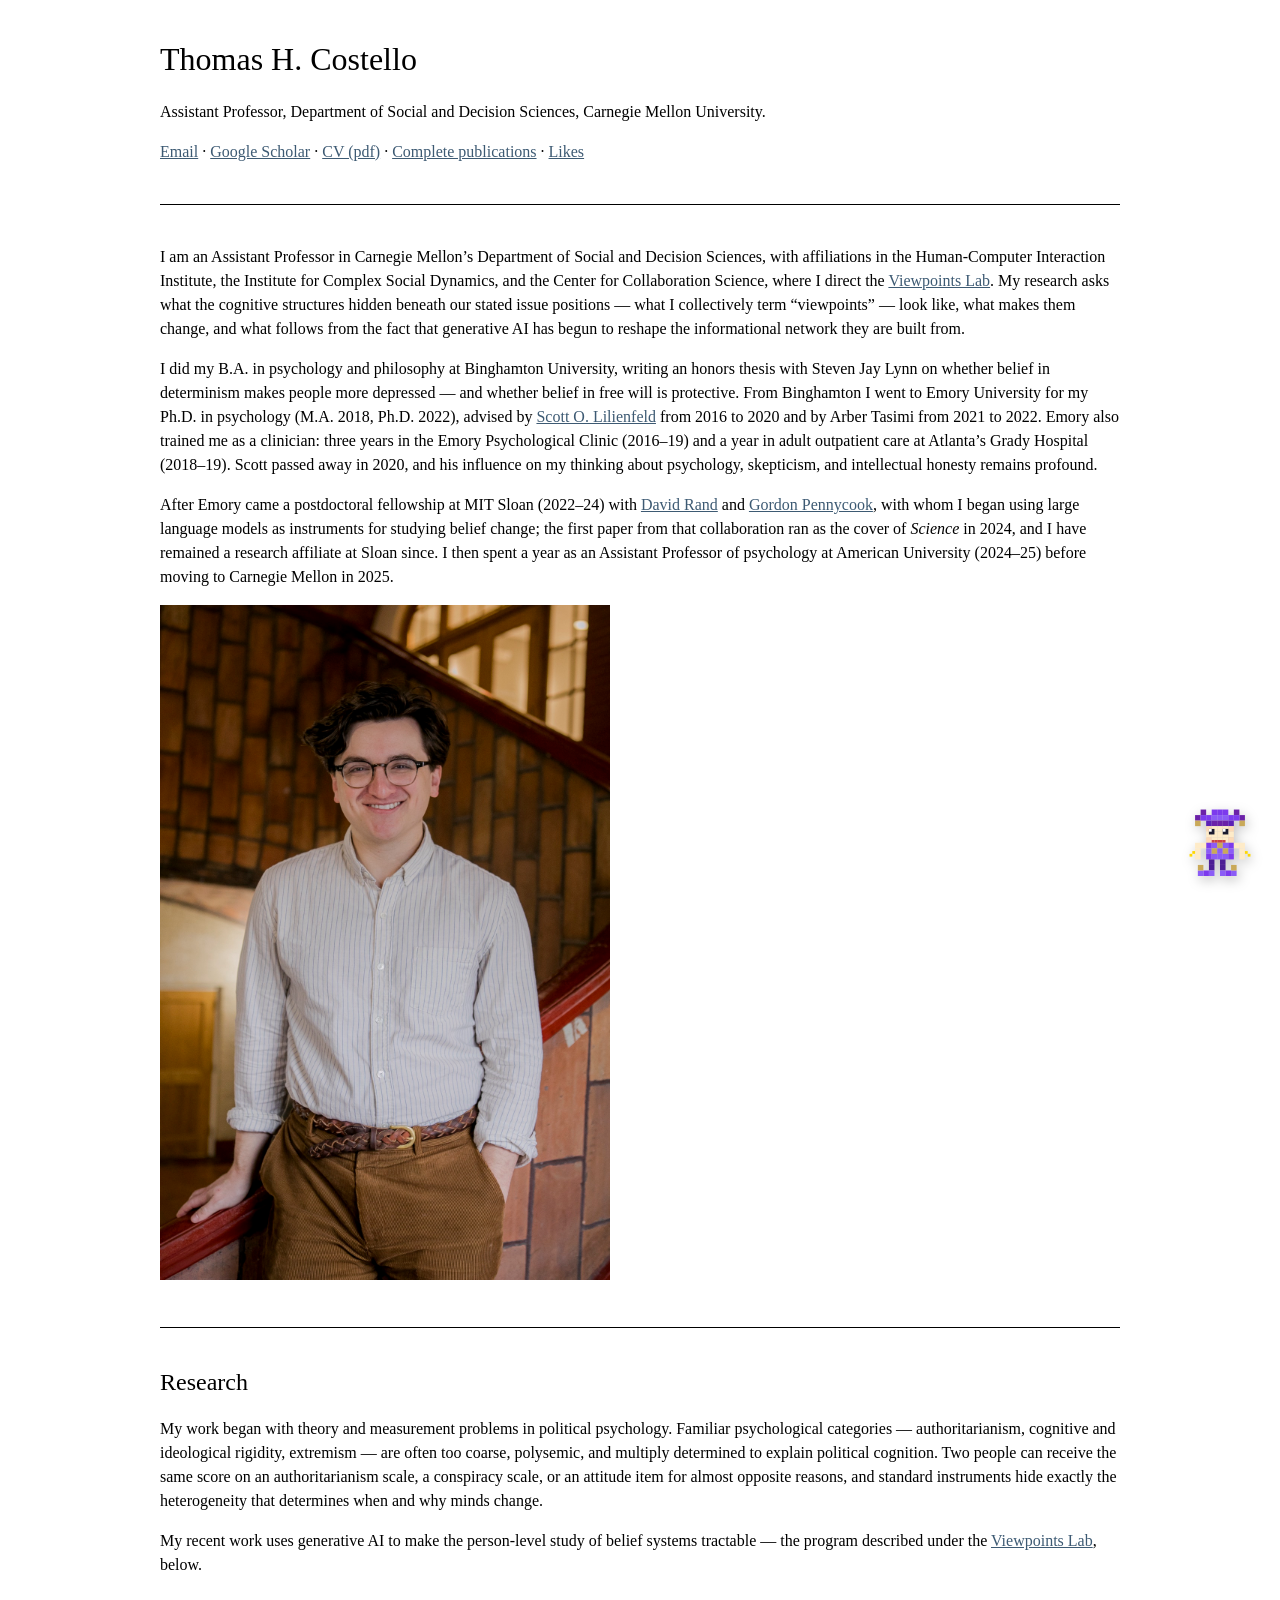
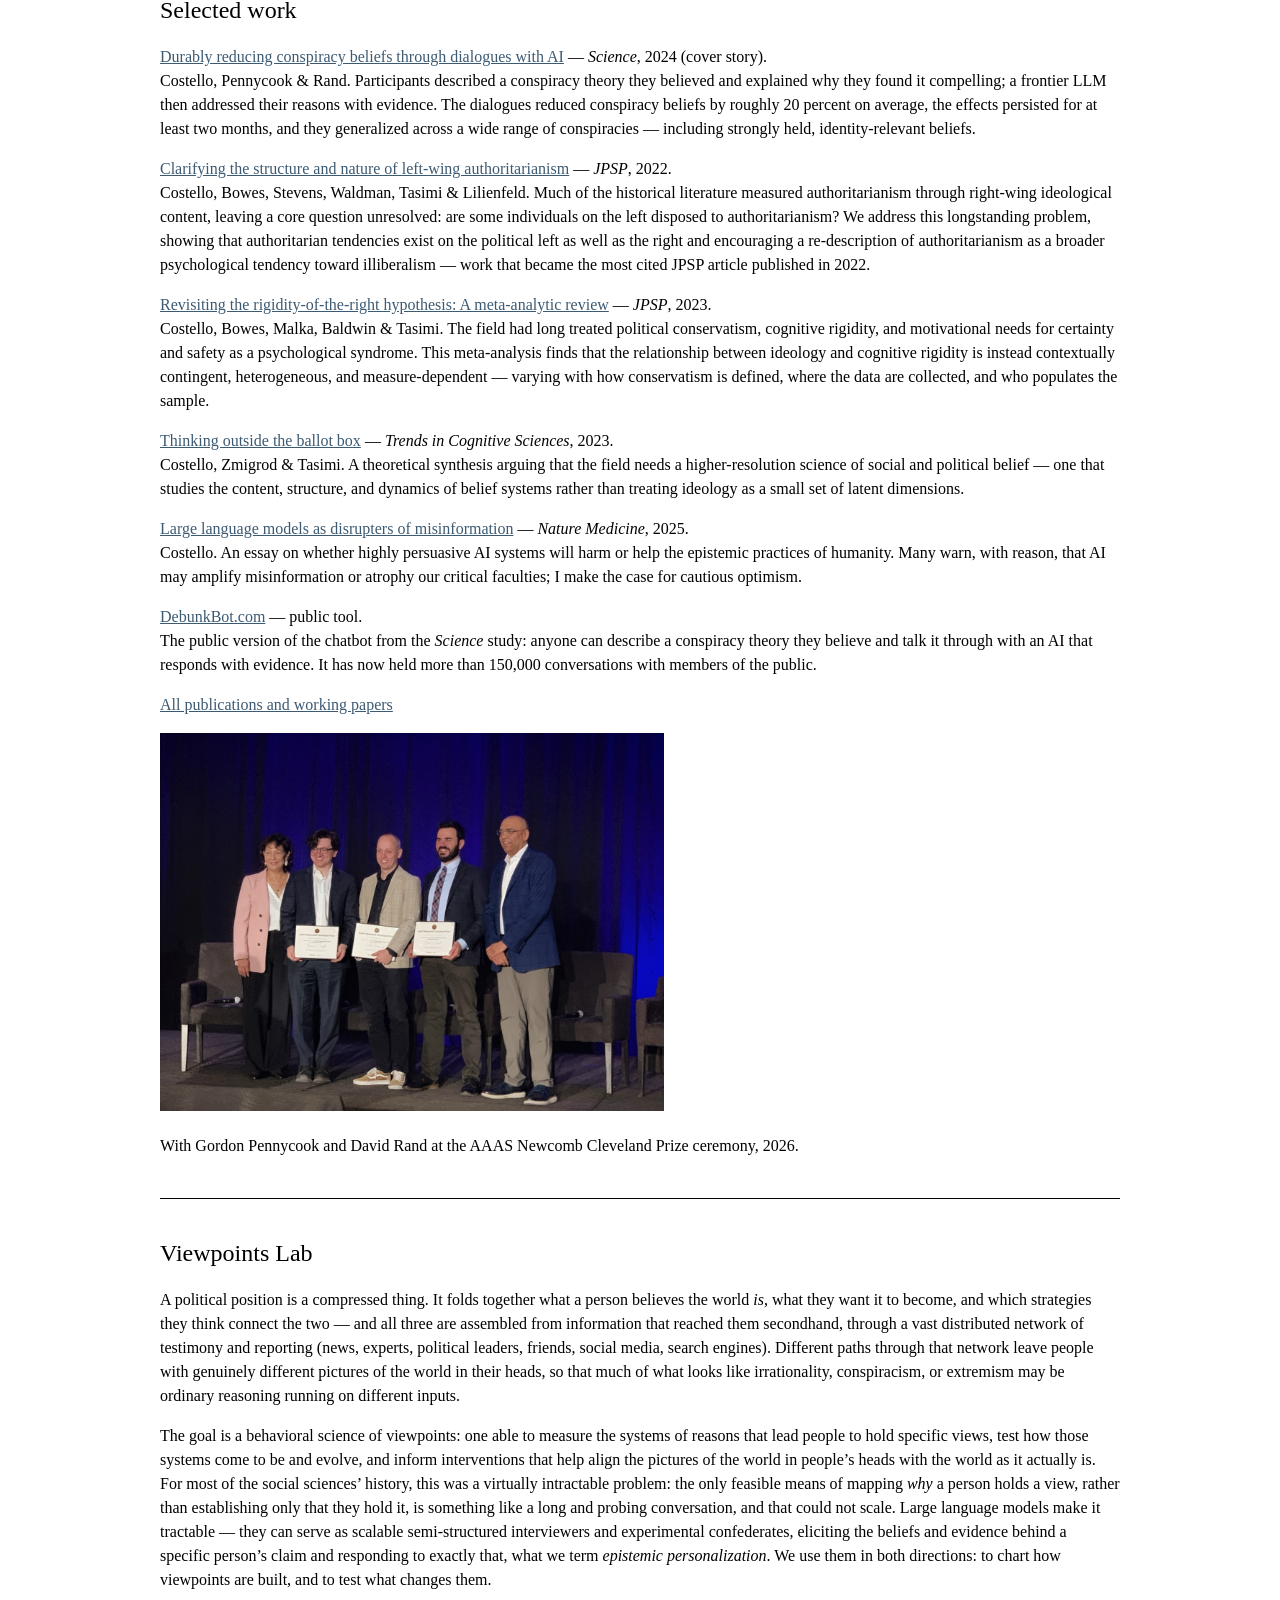
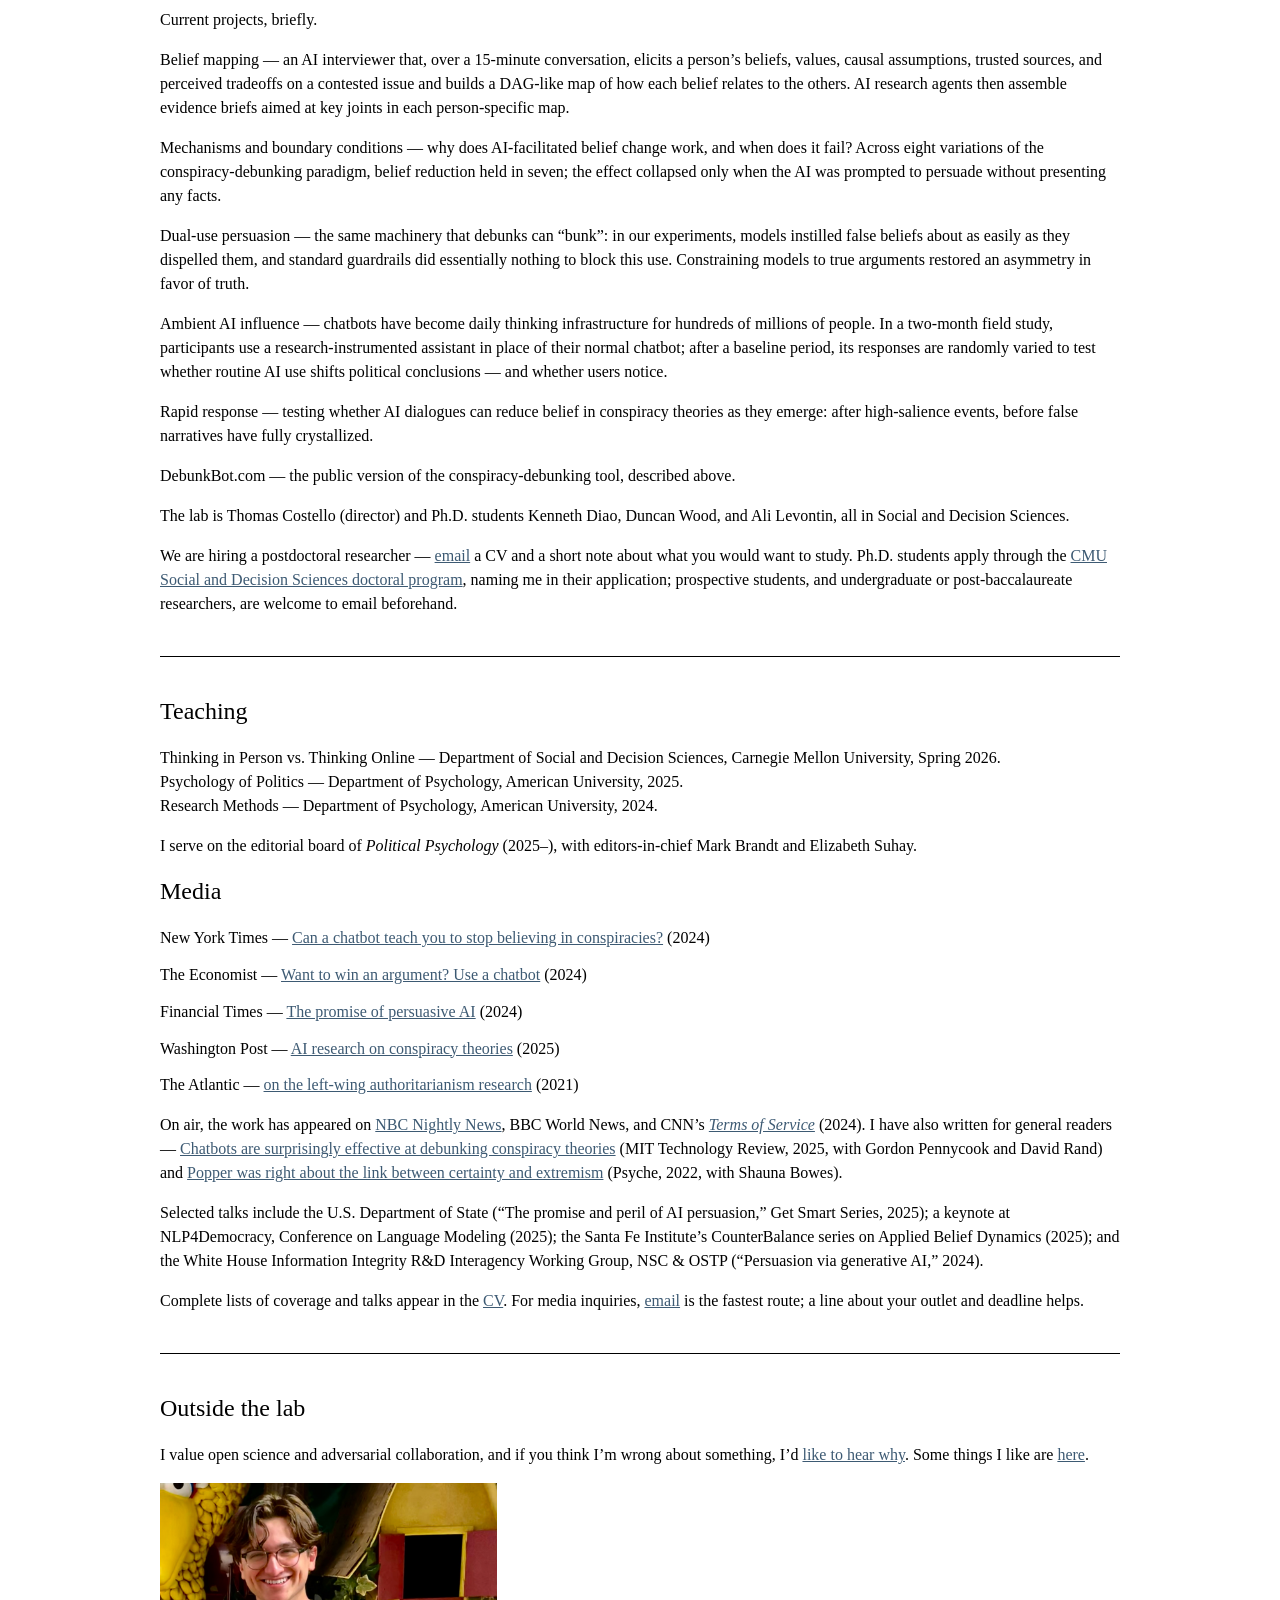
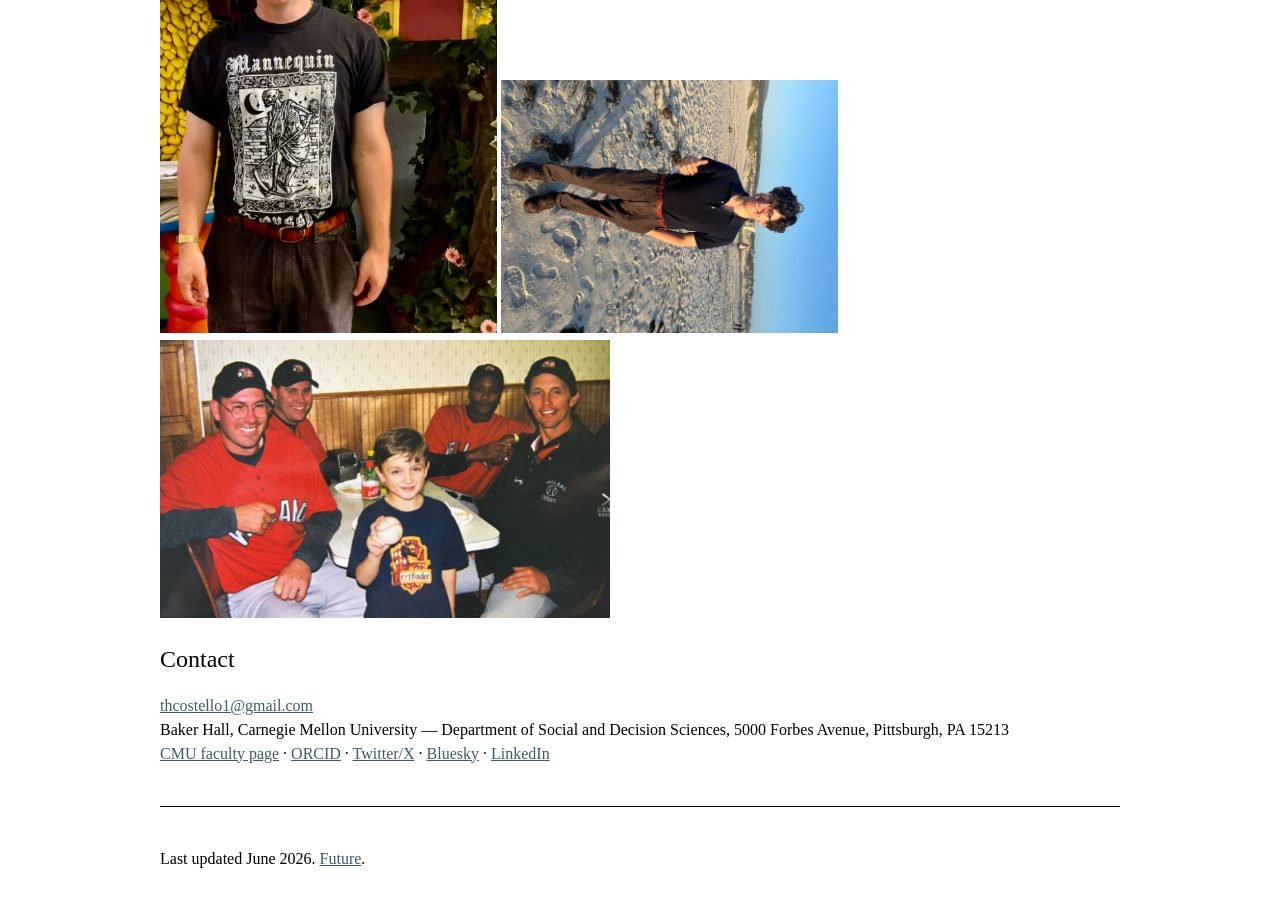
==== commit 706c45f4: "Strip the site to the studs Polish stopped signaling effort once LLMs made it free, so the design in" ====
--- a/about.html
+++ b/about.html
@@ -3,321 +3,12 @@
 <head>
   <meta charset="UTF-8">
   <meta name="viewport" content="width=device-width, initial-scale=1.0">
-  <meta name="description" content="About Thomas H. Costello — psychologist at Carnegie Mellon University, where he directs the Viewpoints Lab in the Department of Social and Decision Sciences.">
-  <meta name="author" content="Thomas H. Costello">
-
-  <!-- Canonical URL -->
-  <link rel="canonical" href="https://thcostello.com/about.html">
-
-  <!-- Open Graph -->
-  <meta property="og:title" content="About — Thomas H. Costello">
-  <meta property="og:description" content="Psychologist at Carnegie Mellon University, where he directs the Viewpoints Lab in the Department of Social and Decision Sciences.">
-  <meta property="og:type" content="website">
-  <meta property="og:url" content="https://thcostello.com/about.html">
-  <meta property="og:image" content="https://thcostello.com/assets/images/web/tom-2026-stairs.jpg">
-  <meta property="og:site_name" content="Thomas H. Costello">
-
-  <!-- Twitter Card -->
-  <meta name="twitter:card" content="summary_large_image">
-  <meta name="twitter:site" content="@tomstello_">
-  <meta name="twitter:title" content="About — Thomas H. Costello">
-  <meta name="twitter:description" content="Psychologist and computational social scientist at Carnegie Mellon University.">
-  <meta name="twitter:image" content="https://thcostello.com/assets/images/web/tom-2026-stairs.jpg">
-
   <title>About — Thomas H. Costello</title>
-
-  <!-- Favicon -->
-  <link rel="icon" type="image/svg+xml" href="data:image/svg+xml,<svg xmlns='http://www.w3.org/2000/svg' viewBox='0 0 100 100'><text y='.9em' font-size='90'>❧</text></svg>">
-
-  <!-- Apply stored theme before first paint -->
-  <script>
-    (function () {
-      try {
-        var t = localStorage.getItem('theme');
-        if (t) document.documentElement.setAttribute('data-theme', t);
-      } catch (e) {}
-    })();
-  </script>
-
-  <!-- Fonts -->
-  <link rel="preconnect" href="https://fonts.googleapis.com">
-  <link rel="preconnect" href="https://fonts.gstatic.com" crossorigin>
-  <link href="https://fonts.googleapis.com/css2?family=Spectral:ital,wght@0,200;0,300;0,400;0,500;0,600;1,300;1,400;1,500&family=Inter:wght@400;500;600&family=JetBrains+Mono:wght@400&display=swap" rel="stylesheet">
-
-  <!-- Styles -->
-  <link rel="stylesheet" href="css/main.css">
-  <link rel="stylesheet" href="css/puck.css">
+  <link rel="canonical" href="https://thcostello.com/">
+  <meta http-equiv="refresh" content="0; url=index.html">
+  <meta name="robots" content="noindex">
 </head>
 <body>
-  <a href="#main-content" class="skip-link">Skip to content</a>
-
-  <!-- Masthead -->
-  <header class="masthead">
-    <div class="container">
-      <div class="masthead__rules"></div>
-      <div class="masthead__row">
-        <a href="index.html" class="masthead__wordmark">T.&thinsp;H.&thinsp;Costello</a>
-        <div class="masthead__right">
-          <nav class="masthead__nav" aria-label="Main navigation">
-            <ul>
-              <li><a href="about.html" class="masthead__link masthead__link--active">About</a></li>
-              <li><a href="research.html" class="masthead__link">Research</a></li>
-              <li><a href="lab.html" class="masthead__link">Viewpoints&nbsp;Lab</a></li>
-              <li><a href="media.html" class="masthead__link">Media</a></li>
-              <li><a href="likes.html" class="masthead__link">Likes</a></li>
-              <li><a href="future.html" class="masthead__link">Future</a></li>
-              <li><a href="contact.html" class="masthead__link">Contact</a></li>
-            </ul>
-          </nav>
-          <button class="theme-toggle" aria-label="Toggle dark mode" title="Paper / ink">◐</button>
-        </div>
-      </div>
-    </div>
-  </header>
-
-  <main id="main-content">
-
-    <!-- Page header -->
-    <header class="page-header">
-      <div class="container">
-        <h1 class="page-header__title settle" style="--i: 0;">About</h1>
-      </div>
-    </header>
-
-    <!-- § I — Background -->
-    <section class="section" style="padding-top: 0;">
-      <div class="container">
-        <div class="section-head" data-animate="fade-up">
-          <span class="section-head__no">§ I.</span>
-          <span class="section-head__title">Background</span>
-        </div>
-
-        <article class="article has-rail" data-animate="fade-up">
-          <div class="article__body">
-            <p class="drop-cap">
-              I am an Assistant Professor in Carnegie Mellon&rsquo;s Department of
-              Social and Decision Sciences, with affiliations in the Human-Computer
-              Interaction Institute and the Institute for Complex Social Dynamics,
-              where I direct the <a href="lab.html">Viewpoints Lab</a>. My research
-              asks what the cognitive structures hidden beneath our stated issue
-              positions &mdash; what I collectively term &ldquo;viewpoints&rdquo; &mdash;
-              look like, what makes them change, and what follows from the fact that
-              generative AI has begun to reshape the informational network they are
-              built from.
-            </p>
-
-            <p>
-              I did my B.A. in psychology and philosophy at Binghamton University,
-              writing an honors thesis with Steven Jay Lynn on false memories,
-              hypnosis, and imagination.
-            </p>
-
-            <p class="marginnote"><span class="sc">Clinical years</span><br>
-              Emory also trained me as a clinician: three years in the Emory
-              Psychological Clinic (2016–19) and a year in adult outpatient care at
-              Atlanta&rsquo;s Grady Hospital (2018–19).
-            </p>
-
-            <p>
-              From Binghamton I went to Emory University for my Ph.D. in psychology
-              (M.A. 2018, Ph.D. 2022), advised by
-              <a href="https://en.wikipedia.org/wiki/Scott_Lilienfeld" target="_blank" rel="noopener noreferrer">Scott O. Lilienfeld</a>
-              from 2016 to 2020 and by Arber Tasimi from 2021 to 2022. Scott passed
-              away in 2020, and his influence on my thinking about psychology,
-              skepticism, and intellectual honesty remains profound.
-            </p>
-
-            <p>
-              After Emory came a postdoctoral fellowship at MIT Sloan (2022–24) with
-              <a href="https://davidrand-cooperation.com/" target="_blank" rel="noopener noreferrer">David Rand</a>
-              and
-              <a href="https://gordonpennycook.com/" target="_blank" rel="noopener noreferrer">Gordon Pennycook</a>,
-              with whom I began using large language models as instruments for
-              studying belief change; the first paper from that collaboration ran as
-              the cover of <em>Science</em> in 2024, and I have remained a research
-              affiliate at Sloan since. I then spent a year as an Assistant Professor
-              of psychology at American University (2024–25) before moving to
-              Carnegie Mellon in 2025.
-            </p>
-
-            <a href="assets/docs/thomas-costello-cv.pdf" target="_blank" rel="noopener noreferrer" class="cta">Download CV (PDF)</a>
-          </div>
-        </article>
-
-        <figure class="figure" data-animate="fade-up">
-          <img src="assets/images/web/aaas-trio-2026.jpg" alt="Thomas Costello, David Rand, and Gordon Pennycook at the AAAS Newcomb Cleveland Prize ceremony" width="846" height="476">
-          <figcaption>With David Rand and Gordon Pennycook at the AAAS Newcomb Cleveland Prize ceremony, 2026.</figcaption>
-        </figure>
-      </div>
-    </section>
-
-    <!-- § II — Appointments -->
-    <section class="section">
-      <div class="container">
-        <div class="section-head" data-animate="fade-up">
-          <span class="section-head__no">§ II.</span>
-          <span class="section-head__title">Appointments</span>
-        </div>
-
-        <div class="duet duet--offset">
-          <div class="ledger" data-stagger>
-            <div class="ledger__row">
-              <span class="ledger__key">2025–</span>
-              <div>
-                <h2 class="ledger__title">Assistant Professor</h2>
-                <p class="ledger__detail">Department of Social and Decision Sciences, Carnegie Mellon University.</p>
-              </div>
-            </div>
-            <div class="ledger__row">
-              <span class="ledger__key">2025–</span>
-              <div>
-                <h2 class="ledger__title">Affiliated Faculty</h2>
-                <p class="ledger__detail">Human-Computer Interaction Institute, Carnegie Mellon University.</p>
-              </div>
-            </div>
-            <div class="ledger__row">
-              <span class="ledger__key">2025–</span>
-              <div>
-                <h2 class="ledger__title">Core Faculty</h2>
-                <p class="ledger__detail">Institute for Complex Social Dynamics, Carnegie Mellon University.</p>
-              </div>
-            </div>
-            <div class="ledger__row">
-              <span class="ledger__key">2025–</span>
-              <div>
-                <h2 class="ledger__title">Faculty Affiliate</h2>
-                <p class="ledger__detail">Center for Collaboration Science (CoLab), Carnegie Mellon University.</p>
-              </div>
-            </div>
-            <div class="ledger__row">
-              <span class="ledger__key">2024–</span>
-              <div>
-                <h2 class="ledger__title">Research Affiliate</h2>
-                <p class="ledger__detail">Sloan School of Management, MIT.</p>
-              </div>
-            </div>
-          </div>
-
-          <figure class="figure portrait" data-animate="fade-up" style="margin-top: 0;">
-            <img src="assets/images/web/tom-2026-steps-bw.jpg" alt="Thomas Costello seated on stone steps" width="1200" height="1800">
-            <figcaption>Pittsburgh, 2026.</figcaption>
-          </figure>
-        </div>
-      </div>
-    </section>
-
-    <!-- § III — Teaching -->
-    <section class="section">
-      <div class="container">
-        <div class="section-head" data-animate="fade-up">
-          <span class="section-head__no">§ III.</span>
-          <span class="section-head__title">Teaching</span>
-        </div>
-
-        <div class="ledger mt-8" data-stagger>
-          <div class="ledger__row">
-            <span class="ledger__key">2026</span>
-            <div>
-              <h2 class="ledger__title">Thinking in Person vs. Thinking Online</h2>
-              <p class="ledger__detail">Department of Social and Decision Sciences, Carnegie Mellon University · Spring 2026.</p>
-            </div>
-          </div>
-          <div class="ledger__row">
-            <span class="ledger__key">2025</span>
-            <div>
-              <h2 class="ledger__title">Psychology of Politics</h2>
-              <p class="ledger__detail">Department of Psychology, American University.</p>
-            </div>
-          </div>
-          <div class="ledger__row">
-            <span class="ledger__key">2024</span>
-            <div>
-              <h2 class="ledger__title">Research Methods</h2>
-              <p class="ledger__detail">Department of Psychology, American University.</p>
-            </div>
-          </div>
-        </div>
-      </div>
-    </section>
-
-    <!-- § IV — Service -->
-    <section class="section">
-      <div class="container">
-        <div class="section-head" data-animate="fade-up">
-          <span class="section-head__no">§ IV.</span>
-          <span class="section-head__title">Service</span>
-        </div>
-
-        <div class="ledger" data-stagger>
-          <div class="ledger__row">
-            <span class="ledger__key">2025–</span>
-            <div>
-              <h2 class="ledger__title">Editorial Board, <em>Political Psychology</em></h2>
-              <p class="ledger__detail">With editors-in-chief Mark Brandt and Elizabeth Suhay.</p>
-            </div>
-          </div>
-        </div>
-      </div>
-    </section>
-
-    <!-- § V — Outside the lab -->
-    <section class="section">
-      <div class="container">
-        <div class="section-head" data-animate="fade-up">
-          <span class="section-head__no">§ V.</span>
-          <span class="section-head__title">Outside the lab</span>
-        </div>
-
-        <div class="article__body" data-animate="fade-up">
-          <p>
-            I value open science and adversarial collaboration, and if you think
-            I&rsquo;m wrong about something, I&rsquo;d
-            <a href="contact.html">like to hear why</a>.
-          </p>
-        </div>
-
-        <span class="fleuron" aria-hidden="true">❦</span>
-
-        <div class="duet">
-          <figure class="figure" data-animate="fade-up">
-            <img src="book-room.jpg" alt="Thomas Costello in a room filled with books" width="900" height="506">
-          </figure>
-          <figure class="figure" data-animate="fade-up">
-            <img src="arcade.jpg" alt="Thomas Costello playing an arcade game" width="900" height="506">
-          </figure>
-        </div>
-      </div>
-    </section>
-
-  </main>
-
-  <!-- Footer / colophon -->
-  <footer class="footer">
-    <div class="container">
-      <div class="footer__rules"></div>
-      <nav class="footer__nav" aria-label="Footer navigation">
-        <ul>
-          <li><a href="about.html">About</a></li>
-          <li><a href="research.html">Research</a></li>
-          <li><a href="lab.html">Viewpoints Lab</a></li>
-          <li><a href="media.html">Media</a></li>
-          <li><a href="likes.html">Likes</a></li>
-          <li><a href="assets/docs/thomas-costello-cv.pdf" target="_blank" rel="noopener noreferrer">CV (PDF)</a></li>
-          <li><a href="https://scholar.google.com/citations?user=2oxoi9oAAAAJ&hl=en" target="_blank" rel="noopener noreferrer">Google Scholar</a></li>
-        </ul>
-      </nav>
-      <p class="footer__meta">
-        © 2026 Thomas H. Costello · Carnegie Mellon University, Pittsburgh, PA ·
-        <a href="mailto:thcostello1@gmail.com">Email</a> ·
-        <a href="https://twitter.com/tomstello_" target="_blank" rel="noopener noreferrer">Twitter/X</a> ·
-        <a href="https://bsky.app/profile/tomcostello.bsky.social" target="_blank" rel="noopener noreferrer">Bluesky</a> ·
-        <a href="https://www.linkedin.com/in/tom-costello-ba41b6105/" target="_blank" rel="noopener noreferrer">LinkedIn</a>
-      </p>
-    </div>
-  </footer>
-
-  <!-- JavaScript -->
-  <script src="js/main.js"></script>
-  <script src="js/puck.js"></script>
+  <p>Moved: <a href="index.html">index.html</a></p>
 </body>
 </html>
